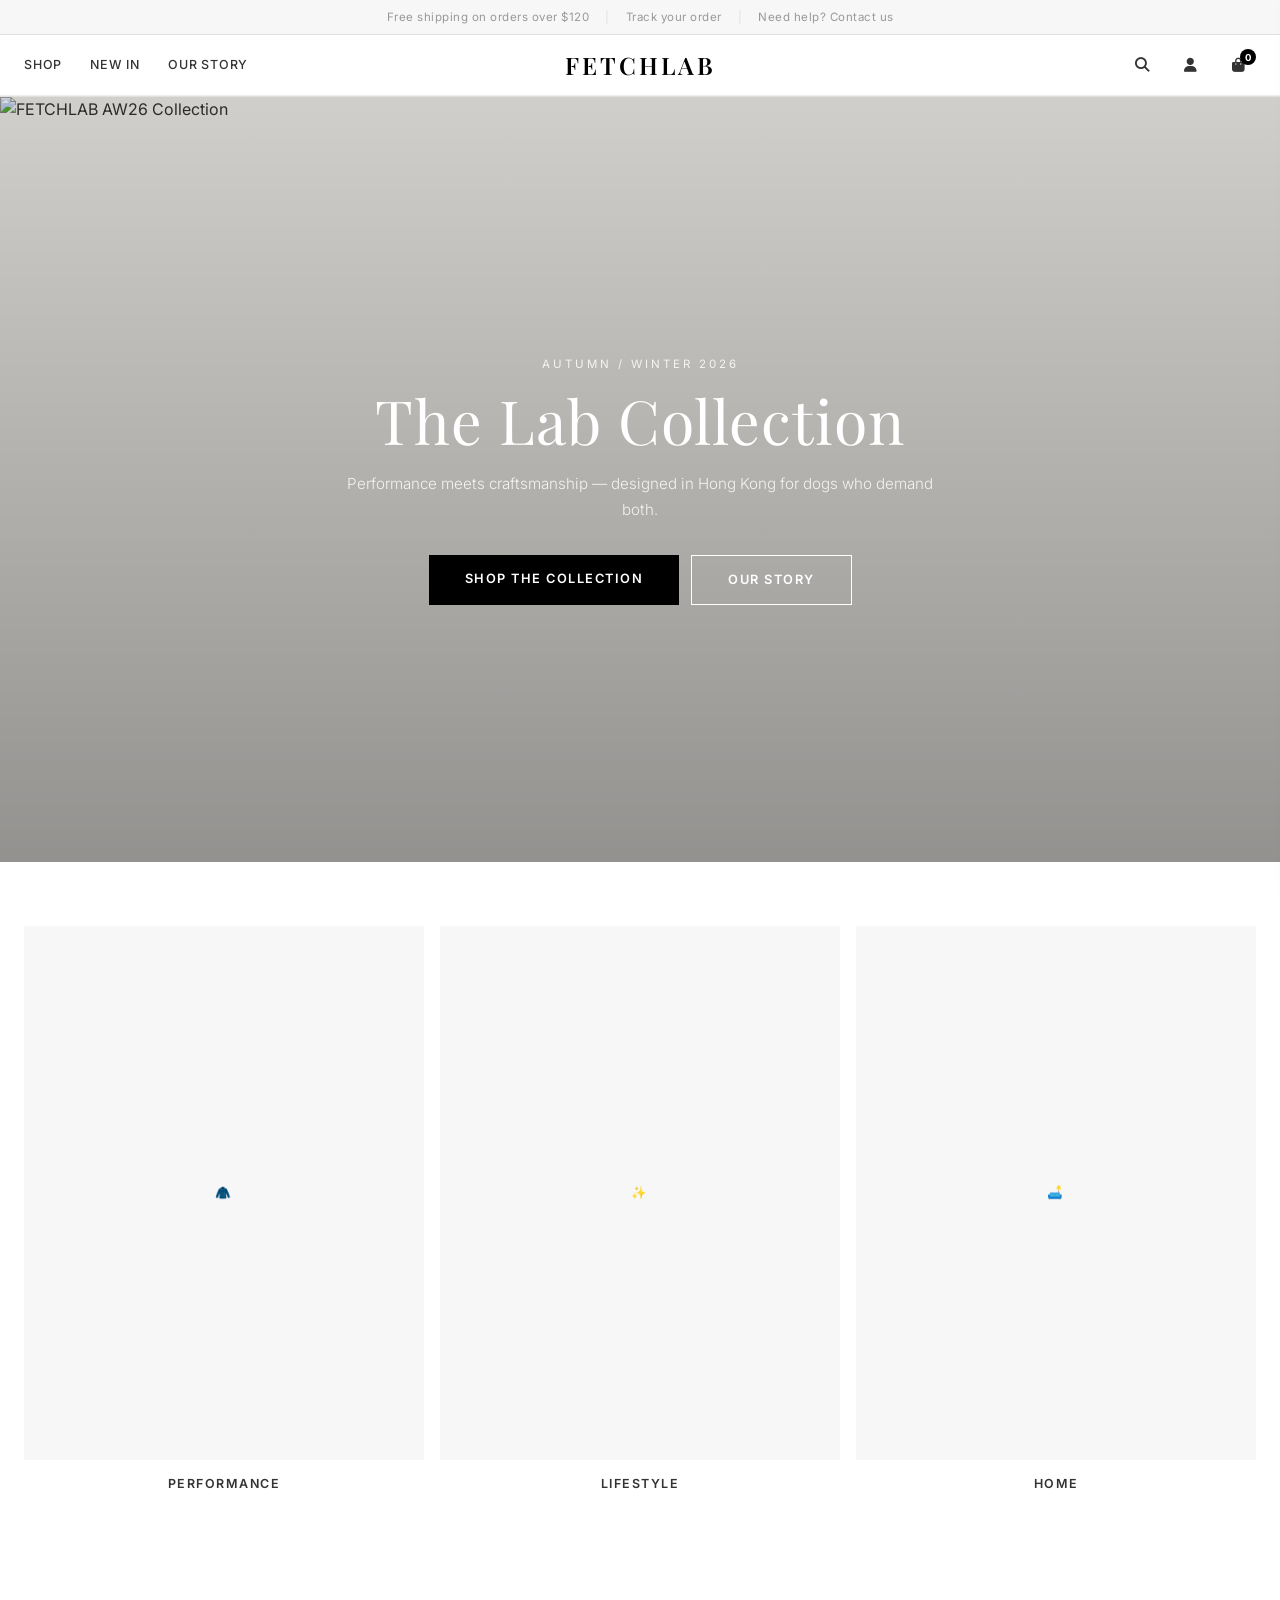
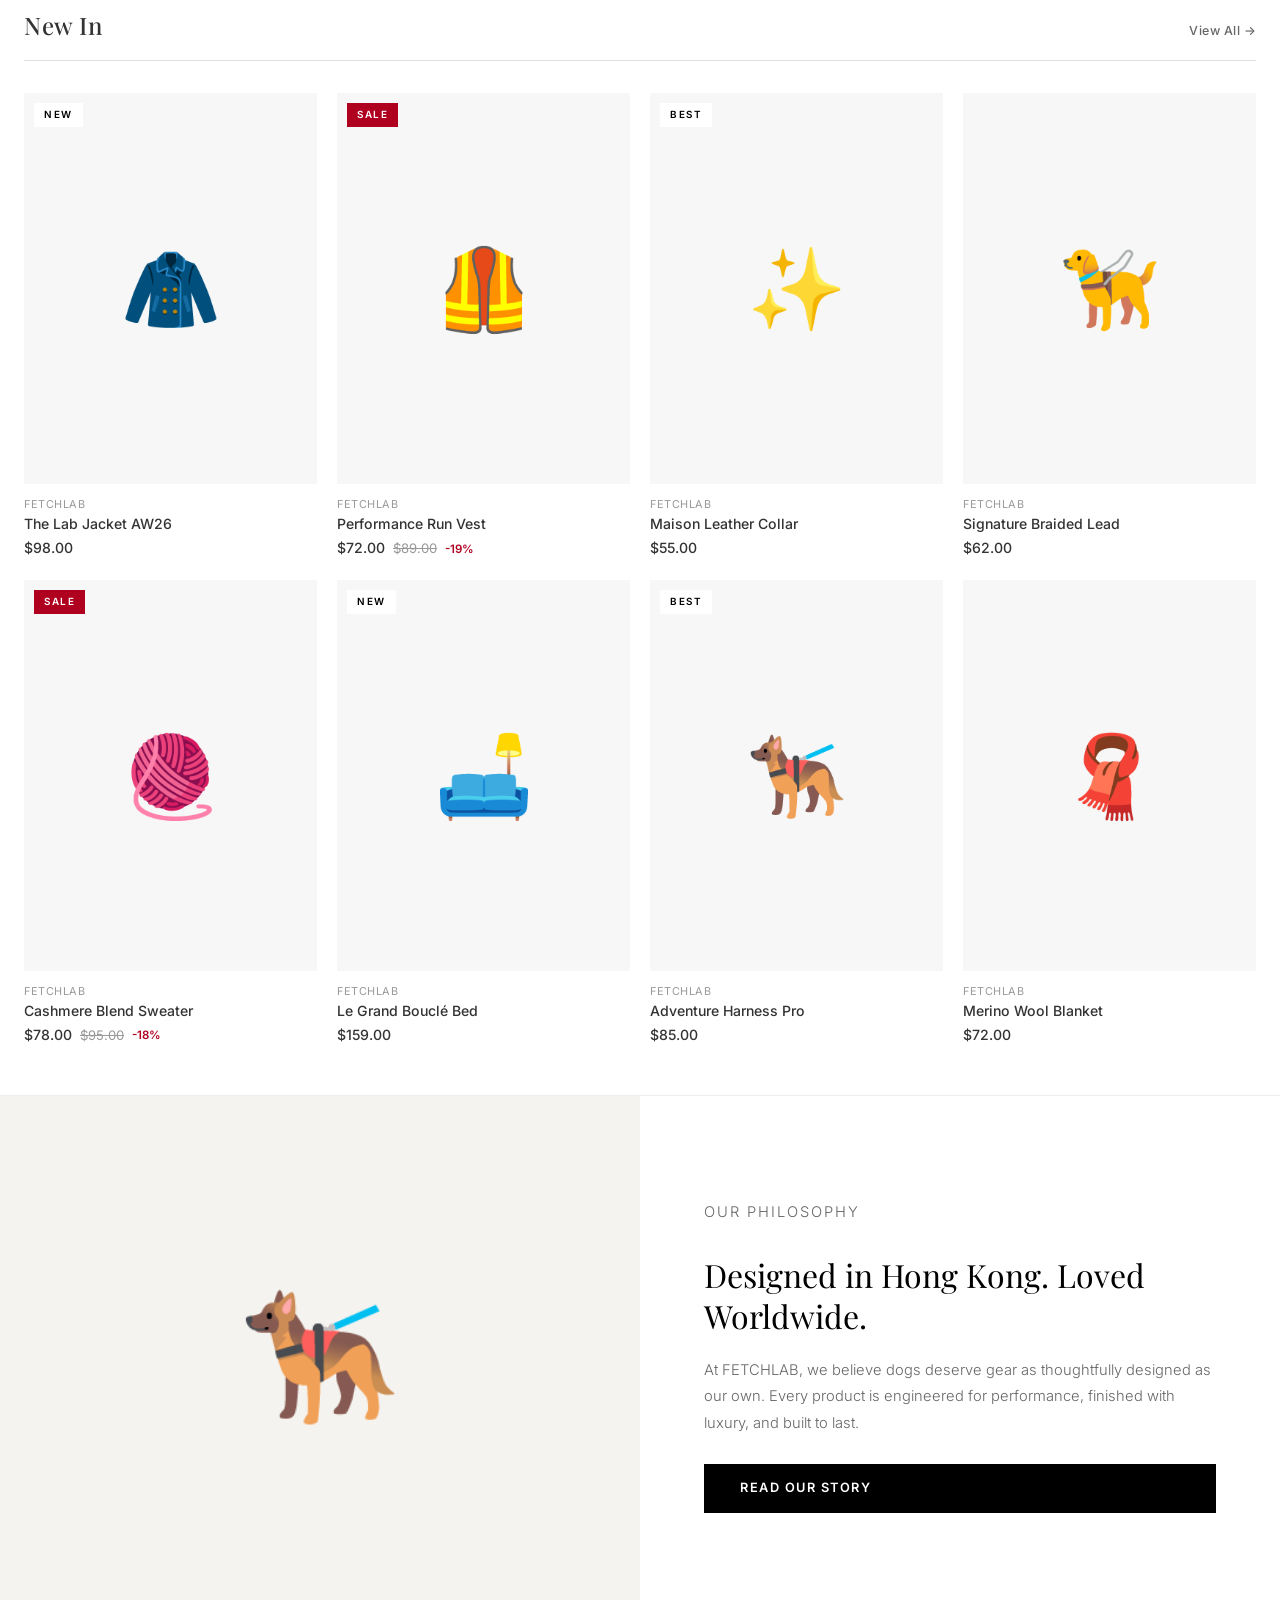
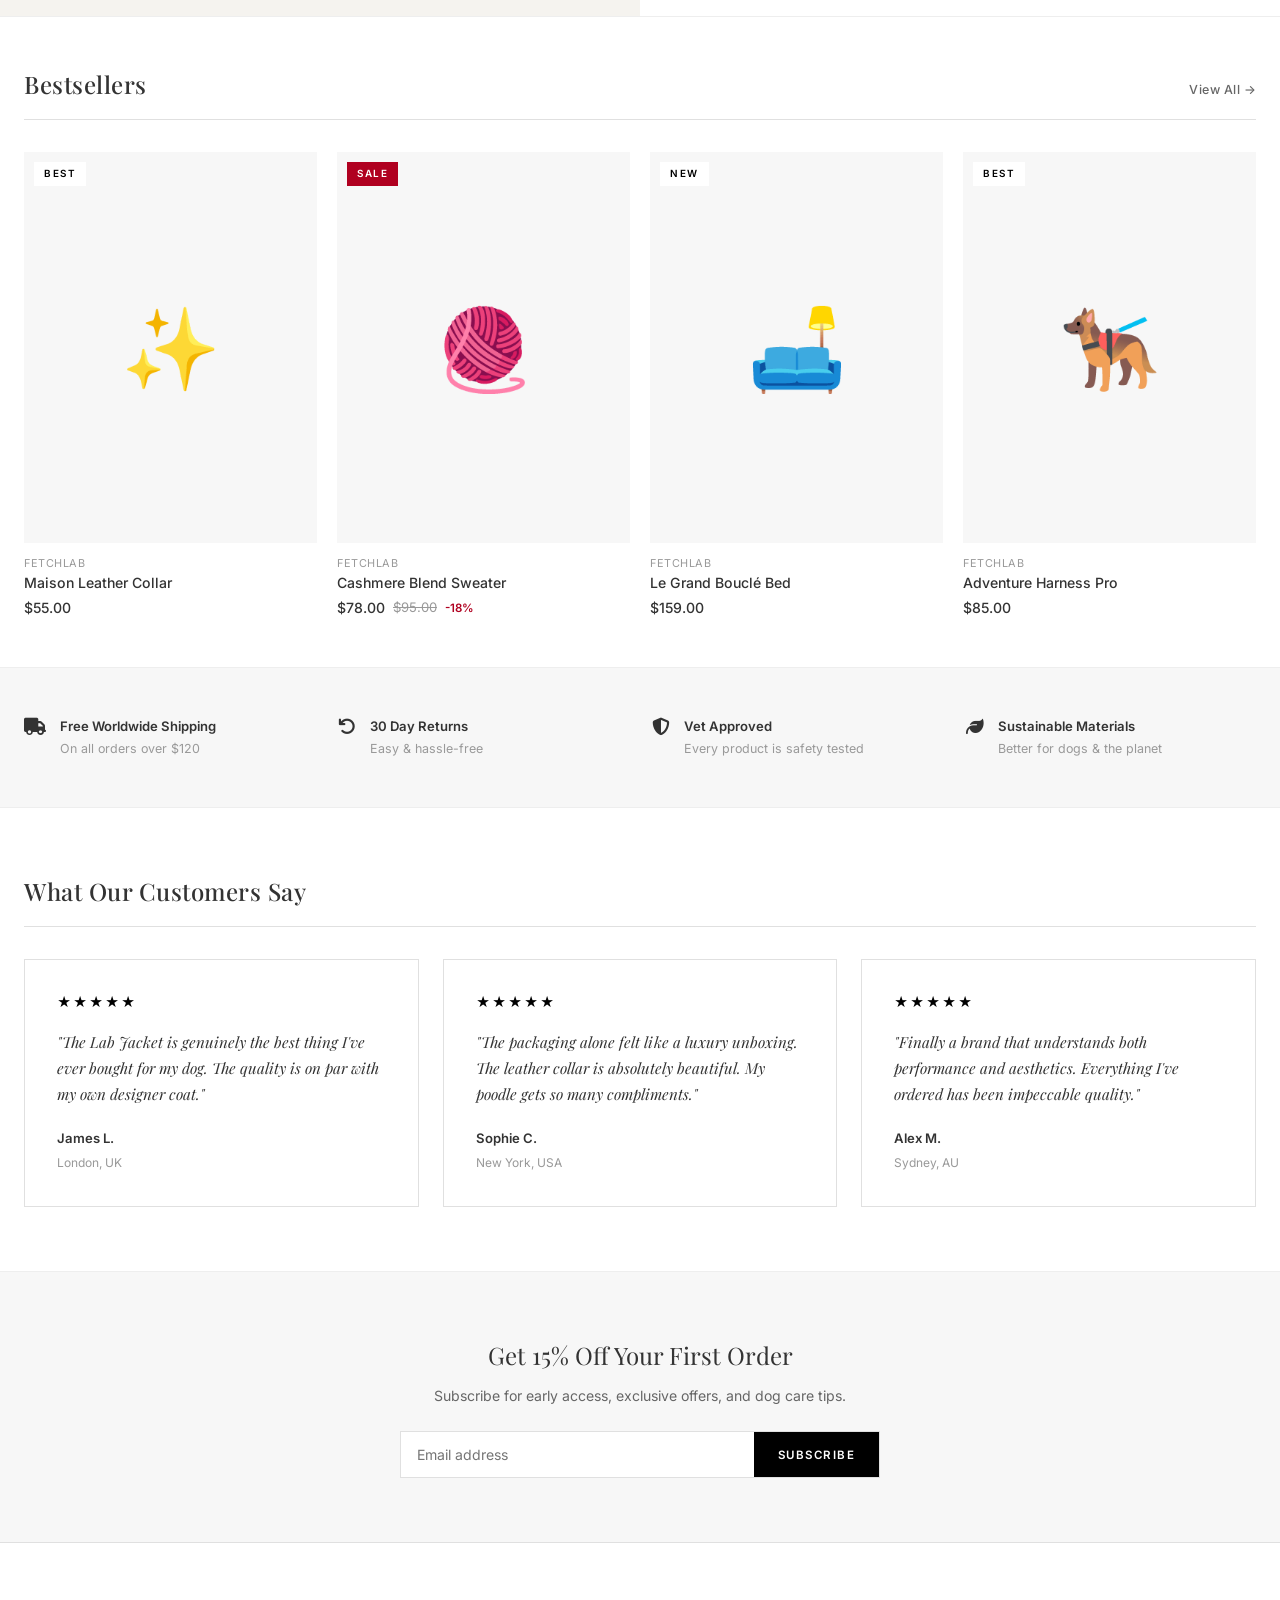
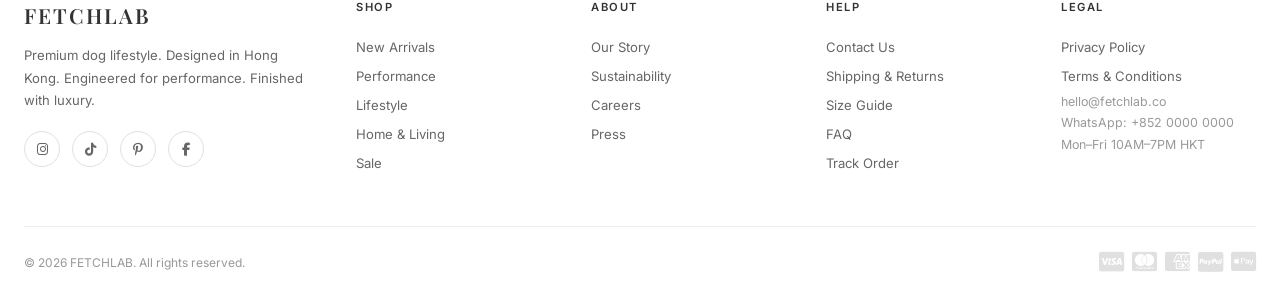
==== index.html @ aaf248c3 "Rename Index.html to index.html" ====
<!DOCTYPE html>
<html lang="en">
<head>
    <meta charset="UTF-8">
    <meta name="viewport" content="width=device-width, initial-scale=1.0">
    <title>FETCHLAB — Performance Dog Lifestyle</title>
    <meta name="description" content="Premium dog apparel and accessories. Designed in Hong Kong. Free worldwide shipping on orders over $120.">
    <link rel="stylesheet" href="css/styles.css">
    <link rel="stylesheet" href="https://cdnjs.cloudflare.com/ajax/libs/font-awesome/6.5.0/css/all.min.css">
</head>
<body>

<!-- ====== TOP BAR ====== -->
<div class="topbar">
    <div class="topbar-inner">
        <a href="pages/shipping.html">Free shipping on orders over $120</a>
        <span class="topbar-sep">|</span>
        <a href="pages/track-order.html">Track your order</a>
        <span class="topbar-sep">|</span>
        <a href="pages/contact.html">Need help? Contact us</a>
    </div>
</div>

<!-- ====== NAV ====== -->
<nav class="nav" id="nav">
    <div class="nav-inner">
        <div class="nav-left">
            <button class="nav-hamburger" id="menuToggle" aria-label="Menu">
                <span></span><span></span>
            </button>
            <div class="nav-links" id="navLinks">
                <div class="nav-dropdown">
                    <a href="pages/collection.html" class="nav-link">Shop</a>
                    <div class="dropdown-panel">
                        <div class="dropdown-grid">
                            <div class="dropdown-col">
                                <h6>Performance</h6>
                                <a href="pages/collection.html">Jackets & Coats</a>
                                <a href="pages/collection.html">Harnesses</a>
                                <a href="pages/collection.html">Run Vests</a>
                                <a href="pages/collection.html">Rain Gear</a>
                            </div>
                            <div class="dropdown-col">
                                <h6>Lifestyle</h6>
                                <a href="pages/collection.html">Collars</a>
                                <a href="pages/collection.html">Leads</a>
                                <a href="pages/collection.html">Bandanas</a>
                                <a href="pages/collection.html">Sweaters</a>
                            </div>
                            <div class="dropdown-col">
                                <h6>Home</h6>
                                <a href="pages/collection.html">Beds</a>
                                <a href="pages/collection.html">Blankets</a>
                                <a href="pages/collection.html">Bowls</a>
                                <a href="pages/collection.html">Carriers</a>
                            </div>
                        </div>
                    </div>
                </div>
                <a href="pages/collection.html" class="nav-link">New In</a>
                <a href="pages/about.html" class="nav-link">Our Story</a>
            </div>
        </div>
        <a href="index.html" class="nav-logo">FETCHLAB</a>
        <div class="nav-right">
            <button class="nav-icon" id="searchToggle" aria-label="Search">
                <i class="fas fa-search"></i>
            </button>
            <a href="pages/contact.html" class="nav-icon" aria-label="Account">
                <i class="fas fa-user"></i>
            </a>
            <button class="nav-icon" id="cartToggle" aria-label="Shopping bag">
                <i class="fas fa-shopping-bag"></i>
                <span class="cart-badge" id="cartBadge">0</span>
            </button>
        </div>
    </div>
    <!-- Search -->
    <div class="search-panel" id="searchPanel">
        <div class="search-inner">
            <input type="text" id="searchInput" placeholder="What are you looking for?" autocomplete="off">
            <button id="searchClose"><i class="fas fa-times"></i></button>
        </div>
    </div>
</nav>

<!-- Mobile Menu -->
<div class="mobile-menu" id="mobileMenu">
    <div class="mm-header">
        <span class="nav-logo">FETCHLAB</span>
        <button id="mmClose"><i class="fas fa-times"></i></button>
    </div>
    <div class="mm-body">
        <a href="pages/collection.html">Shop All</a>
        <a href="pages/collection.html">New In</a>
        <a href="pages/collection.html">Performance</a>
        <a href="pages/collection.html">Lifestyle</a>
        <a href="pages/collection.html">Home</a>
        <a href="pages/about.html">Our Story</a>
        <a href="pages/contact.html">Contact</a>
    </div>
    <div class="mm-footer">
        <a href="pages/shipping.html">Shipping & Returns</a>
        <a href="pages/faq.html">FAQ</a>
        <a href="pages/track-order.html">Track Order</a>
    </div>
</div>

<!-- ====== HERO ====== -->
<section class="hero">
    <div class="hero-img-wrap">
        <img src="images/hero/hero-main.jpg" alt="FETCHLAB AW26 Collection" class="hero-img" id="heroImg">
        <div class="hero-img-fallback" id="heroFallback">
            <span>🐕</span>
            <p>Upload your hero image to<br>images/hero/hero-main.jpg</p>
        </div>
    </div>
    <div class="hero-overlay"></div>
    <div class="hero-content">
        <p class="hero-eyebrow">Autumn / Winter 2026</p>
        <h1 class="hero-title">The Lab Collection</h1>
        <p class="hero-subtitle">Performance meets craftsmanship — designed in Hong Kong for dogs who demand both.</p>
        <div class="hero-actions">
            <a href="#products" class="btn-main">Shop the Collection</a>
            <a href="pages/about.html" class="btn-outline-w">Our Story</a>
        </div>
    </div>
</section>

<!-- ====== CATEGORY STRIP ====== -->
<section class="cat-strip">
    <div class="container">
        <div class="cat-strip-grid">
            <a href="pages/collection.html" class="cat-item">
                <div class="cat-img-wrap">
                    <img src="images/collections/outerwear.jpg" alt="Performance" class="cat-img" onerror="this.parentNode.innerHTML='<span>🧥</span>'">
                </div>
                <span>Performance</span>
            </a>
            <a href="pages/collection.html" class="cat-item">
                <div class="cat-img-wrap">
                    <img src="images/collections/lifestyle.jpg" alt="Lifestyle" class="cat-img" onerror="this.parentNode.innerHTML='<span>✨</span>'">
                </div>
                <span>Lifestyle</span>
            </a>
            <a href="pages/collection.html" class="cat-item">
                <div class="cat-img-wrap">
                    <img src="images/collections/home.jpg" alt="Home" class="cat-img" onerror="this.parentNode.innerHTML='<span>🛋️</span>'">
                </div>
                <span>Home</span>
            </a>
        </div>
    </div>
</section>

<!-- ====== PRODUCTS ====== -->
<section class="products" id="products">
    <div class="container">
        <div class="section-head">
            <h2>New In</h2>
            <a href="pages/collection.html" class="view-all">View All →</a>
        </div>
        <div class="product-grid" id="productGrid"></div>
    </div>
</section>

<!-- ====== EDITORIAL SPLIT ====== -->
<section class="editorial">
    <div class="editorial-row">
        <div class="editorial-img-col">
            <img src="images/brand/story-1.jpg" alt="FETCHLAB Story" class="editorial-photo" onerror="this.parentNode.innerHTML='<div class=ed-fallback>🐕‍🦺</div>'">
        </div>
        <div class="editorial-text-col">
            <p class="editorial-label">Our Philosophy</p>
            <h2>Designed in Hong Kong. Loved Worldwide.</h2>
            <p>At FETCHLAB, we believe dogs deserve gear as thoughtfully designed as our own. Every product is engineered for performance, finished with luxury, and built to last.</p>
            <a href="pages/about.html" class="btn-dark">Read Our Story</a>
        </div>
    </div>
</section>

<!-- ====== SECOND PRODUCT ROW ====== -->
<section class="products" id="products2">
    <div class="container">
        <div class="section-head">
            <h2>Bestsellers</h2>
            <a href="pages/collection.html" class="view-all">View All →</a>
        </div>
        <div class="product-grid" id="bestsellerGrid"></div>
    </div>
</section>

<!-- ====== FEATURES STRIP ====== -->
<section class="features-strip">
    <div class="container">
        <div class="features-grid">
            <div class="feature">
                <i class="fas fa-truck"></i>
                <div>
                    <strong>Free Worldwide Shipping</strong>
                    <p>On all orders over $120</p>
                </div>
            </div>
            <div class="feature">
                <i class="fas fa-undo"></i>
                <div>
                    <strong>30 Day Returns</strong>
                    <p>Easy & hassle-free</p>
                </div>
            </div>
            <div class="feature">
                <i class="fas fa-shield-alt"></i>
                <div>
                    <strong>Vet Approved</strong>
                    <p>Every product is safety tested</p>
                </div>
            </div>
            <div class="feature">
                <i class="fas fa-leaf"></i>
                <div>
                    <strong>Sustainable Materials</strong>
                    <p>Better for dogs & the planet</p>
                </div>
            </div>
        </div>
    </div>
</section>

<!-- ====== REVIEWS ====== -->
<section class="reviews">
    <div class="container">
        <div class="section-head">
            <h2>What Our Customers Say</h2>
        </div>
        <div class="reviews-row">
            <div class="review-card">
                <div class="review-stars">★★★★★</div>
                <p>"The Lab Jacket is genuinely the best thing I've ever bought for my dog. The quality is on par with my own designer coat."</p>
                <div class="review-author">
                    <strong>James L.</strong>
                    <span>London, UK</span>
                </div>
            </div>
            <div class="review-card">
                <div class="review-stars">★★★★★</div>
                <p>"The packaging alone felt like a luxury unboxing. The leather collar is absolutely beautiful. My poodle gets so many compliments."</p>
                <div class="review-author">
                    <strong>Sophie C.</strong>
                    <span>New York, USA</span>
                </div>
            </div>
            <div class="review-card">
                <div class="review-stars">★★★★★</div>
                <p>"Finally a brand that understands both performance and aesthetics. Everything I've ordered has been impeccable quality."</p>
                <div class="review-author">
                    <strong>Alex M.</strong>
                    <span>Sydney, AU</span>
                </div>
            </div>
        </div>
    </div>
</section>

<!-- ====== NEWSLETTER ====== -->
<section class="newsletter">
    <div class="container">
        <div class="nl-inner">
            <h2>Get 15% Off Your First Order</h2>
            <p>Subscribe for early access, exclusive offers, and dog care tips.</p>
            <form class="nl-form" id="nlForm">
                <input type="email" placeholder="Email address" required>
                <button type="submit">Subscribe</button>
            </form>
        </div>
    </div>
</section>

<!-- CORRECT footer links — all go to real pages -->
<footer class="footer">
    <div class="container">
        <div class="footer-grid">

            <div class="footer-col footer-brand-col">
                <h3 class="footer-logo-text">FETCHLAB</h3>
                <p>Premium dog lifestyle. Designed in
                Hong Kong. Engineered for performance.
                Finished with luxury.</p>
                <div class="social-row">
                    <a href="https://instagram.com/fetchlab.co"
                       target="_blank"
                       rel="noopener noreferrer"
                       aria-label="Instagram">
                        <i class="fab fa-instagram"></i>
                    </a>
                    <a href="https://tiktok.com/@fetchlab.co"
                       target="_blank"
                       rel="noopener noreferrer"
                       aria-label="TikTok">
                        <i class="fab fa-tiktok"></i>
                    </a>
                    <a href="https://pinterest.com/fetchlab.co"
                       target="_blank"
                       rel="noopener noreferrer"
                       aria-label="Pinterest">
                        <i class="fab fa-pinterest-p"></i>
                    </a>
                    <a href="https://facebook.com/fetchlab.co"
                       target="_blank"
                       rel="noopener noreferrer"
                       aria-label="Facebook">
                        <i class="fab fa-facebook-f"></i>
                    </a>
                </div>
            </div>

            <div class="footer-col">
                <h4>Shop</h4>
                <a href="pages/collection.html">
                    New Arrivals
                </a>
                <a href="pages/collection.html">
                    Performance
                </a>
                <a href="pages/collection.html">
                    Lifestyle
                </a>
                <a href="pages/collection.html">
                    Home & Living
                </a>
                <a href="pages/collection.html">
                    Sale
                </a>
            </div>

            <div class="footer-col">
                <h4>About</h4>
                <a href="pages/about.html">Our Story</a>
                <a href="pages/about.html">Sustainability</a>
                <a href="pages/contact.html">Careers</a>
                <a href="pages/contact.html">Press</a>
            </div>

            <div class="footer-col">
                <h4>Help</h4>
                <a href="pages/contact.html">Contact Us</a>
                <a href="pages/shipping.html">
                    Shipping & Returns
                </a>
                <a href="pages/size-guide.html">
                    Size Guide
                </a>
                <a href="pages/faq.html">FAQ</a>
                <a href="pages/track-order.html">
                    Track Order
                </a>
            </div>

            <div class="footer-col">
                <h4>Legal</h4>
                <a href="pages/privacy.html">
                    Privacy Policy
                </a>
                <a href="pages/terms.html">
                    Terms & Conditions
                </a>
                <p class="footer-contact-info">
                    hello@fetchlab.co<br>
                    WhatsApp: +852 0000 0000<br>
                    Mon–Fri 10AM–7PM HKT
                </p>
            </div>

        </div>

        <div class="footer-bottom">
            <span>© 2026 FETCHLAB. All rights reserved.</span>
            <div class="pay-icons">
                <i class="fab fa-cc-visa"></i>
                <i class="fab fa-cc-mastercard"></i>
                <i class="fab fa-cc-amex"></i>
                <i class="fab fa-cc-paypal"></i>
                <i class="fab fa-cc-apple-pay"></i>
            </div>
        </div>

    </div>
</footer>

<!-- CART DRAWER -->
<div class="drawer" id="cartDrawer">
    <div class="drawer-head">
        <h3>Shopping Bag</h3>
        <button id="drawerClose"><i class="fas fa-times"></i></button>
    </div>
    <div class="drawer-body" id="drawerBody"></div>
    <div class="drawer-foot">
        <div class="drawer-total"><span>Subtotal</span><span id="drawerTotal">$0.00</span></div>
        <a href="pages/checkout.html" class="btn-main drawer-checkout-btn">Checkout</a>
        <a href="pages/cart.html" class="drawer-viewbag">View bag →</a>
    </div>
</div>
<div class="overlay" id="overlay"></div>

<div id="toasts" class="toasts"></div>
<script src="js/app.js"></script>
</body>
</html>
---- css/styles.css ----
/* =================================================
   FETCHLAB — Lane Crawford / NET-A-PORTER Style
   Clean · Minimal · Luxurious · White-dominant
   ================================================= */

@import url('https://fonts.googleapis.com/css2?family=Inter:wght@300;400;500;600;700&family=Playfair+Display:ital,wght@0,400;0,500;0,600;1,400&display=swap');

:root {
    --font: 'Inter', -apple-system, BlinkMacSystemFont, sans-serif;
    --serif: 'Playfair Display', Georgia, serif;
    --black: #000000;
    --near-black: #111;
    --dark: #222;
    --text: #333;
    --text-light: #666;
    --text-muted: #999;
    --border: #e0e0e0;
    --border-light: #eee;
    --bg: #f7f7f7;
    --bg-warm: #f5f3ef;
    --white: #fff;
    --accent: #222;
    --error: #b00020;
    --success: #2e7d32;
    --ease: cubic-bezier(.25,.8,.25,1);
}

*, *::before, *::after { margin:0;padding:0;box-sizing:border-box; }
html { scroll-behavior:smooth; font-size:16px; }
body {
    font-family: var(--font);
    color: var(--text);
    background: var(--white);
    line-height: 1.6;
    -webkit-font-smoothing: antialiased;
}
a { text-decoration:none; color:inherit; transition: all .3s var(--ease); }
button { font-family:var(--font); cursor:pointer; border:none; background:none; }
img { max-width:100%; display:block; }
::selection { background:var(--black); color:var(--white); }
.container { max-width:1280px; margin:0 auto; padding:0 24px; }

/* ===== BUTTONS ===== */
.btn-main {
    display:inline-block;
    padding: 14px 36px;
    background: var(--black);
    color: var(--white);
    font-size: .8rem;
    font-weight: 600;
    letter-spacing: 1.5px;
    text-transform: uppercase;
    transition: all .3s var(--ease);
}
.btn-main:hover { background: var(--dark); }

.btn-dark {
    display:inline-block;
    padding: 14px 36px;
    background: var(--black);
    color: var(--white);
    font-size: .8rem;
    font-weight: 600;
    letter-spacing: 1.5px;
    text-transform: uppercase;
    transition: all .3s var(--ease);
}
.btn-dark:hover { background: var(--dark); }

.btn-outline-w {
    display:inline-block;
    padding: 14px 36px;
    border: 1px solid var(--white);
    color: var(--white);
    font-size: .8rem;
    font-weight: 600;
    letter-spacing: 1.5px;
    text-transform: uppercase;
    transition: all .3s var(--ease);
}
.btn-outline-w:hover { background:var(--white); color:var(--black); }

.btn-outline {
    display:inline-block;
    padding: 14px 36px;
    border: 1px solid var(--black);
    color: var(--black);
    font-size: .8rem;
    font-weight: 600;
    letter-spacing: 1.5px;
    text-transform: uppercase;
    transition: all .3s var(--ease);
}
.btn-outline:hover { background:var(--black); color:var(--white); }

/* ===== TOPBAR ===== */
.topbar {
    background: var(--bg);
    border-bottom: 1px solid var(--border);
    padding: 8px 0;
    font-size: .72rem;
    color: var(--text-muted);
    letter-spacing: .5px;
}
.topbar-inner {
    max-width:1280px;
    margin:0 auto;
    padding:0 24px;
    display:flex;
    justify-content:center;
    gap:16px;
    flex-wrap:wrap;
}
.topbar a { color:var(--text-muted); }
.topbar a:hover { color:var(--black); }
.topbar-sep { color:var(--border); }

/* ===== NAV ===== */
.nav {
    position:sticky;
    top:0;
    z-index:900;
    background:var(--white);
    border-bottom:1px solid var(--border);
    transition: all .3s var(--ease);
}
.nav.scrolled { box-shadow:0 1px 8px rgba(0,0,0,.06); }
.nav-inner {
    max-width:1280px;
    margin:0 auto;
    padding:0 24px;
    height:60px;
    display:flex;
    align-items:center;
    justify-content:space-between;
}
.nav-left {
    display: flex;
    align-items: center;
    gap: 4px;
    flex: 1;
    height: 100%;
}
.nav-left { display:flex; align-items:center; gap:4px; flex:1; }
.nav-hamburger {
    display:none;
    flex-direction:column;
    gap:5px;
    padding:8px;
    margin-right:8px;
}
.nav-hamburger span {
    width:18px;
    height:1.5px;
    background:var(--black);
    display:block;
}
.nav-links { display:flex; gap:28px; align-items: center; }
.nav-link {
    font-size:.78rem;
    font-weight:500;
    letter-spacing:.8px;
    text-transform:uppercase;
    color:var(--text);
    padding:8px 0;
    line-height: 1;
    display: flex;
    align-items: center;
    height: 100%;
}
.nav-link:hover { color:var(--black); }
.nav-logo {
    font-family:var(--serif);
    font-size:1.5rem;
    font-weight:600;
    letter-spacing:3px;
    color:var(--black);
    position:absolute;
    left:50%;
    transform:translateX(-50%);
}
.nav-right { display:flex; align-items:center; gap:12px; flex:1; justify-content:flex-end; }
.nav-icon {
    width:36px; height:36px;
    display:flex; align-items:center; justify-content:center;
    color:var(--text); font-size:.9rem;
    position:relative; border-radius:50%;
    transition: all .3s var(--ease);
}
.nav-icon:hover { color:var(--black); background:var(--bg); }
.cart-badge {
    position:absolute; top:2px; right:0;
    width:16px; height:16px;
    background:var(--black); color:var(--white);
    font-size:.6rem; font-weight:700;
    border-radius:50%;
    display:flex; align-items:center; justify-content:center;
}

/* NAV DROPDOWN */
.nav-dropdown { position:relative; display: flex;
    align-items: center;
    height: 100%;}
.dropdown-panel {
    position:absolute;
    top:calc(100% + 10px);
    left:0;
    background:var(--white);
    border:1px solid var(--border);
    padding:32px 40px;
    min-width:520px;
    opacity:0;
    visibility:hidden;
    transform:translateY(6px);
    transition:all .3s var(--ease);
    box-shadow:0 8px 32px rgba(0,0,0,.08);
    z-index:100;
}
.nav-dropdown:hover .dropdown-panel {
    opacity:1; visibility:visible; transform:translateY(0);
}
.dropdown-grid { display:grid; grid-template-columns:1fr 1fr 1fr; gap:28px; }
.dropdown-col h6 {
    font-size:.68rem; font-weight:600;
    letter-spacing:1.5px; text-transform:uppercase;
    color:var(--text-muted); margin-bottom:14px;
}
.dropdown-col a {
    display:block; font-size:.85rem;
    color:var(--text-light); padding:5px 0;
}
.dropdown-col a:hover { color:var(--black); }

/* SEARCH */
.search-panel {
    background:var(--white);
    border-top:1px solid var(--border-light);
    max-height:0; overflow:hidden;
    transition:max-height .4s var(--ease);
}
.search-panel.open { max-height:80px; }
.search-inner {
    max-width:600px; margin:0 auto;
    padding:16px 24px;
    display:flex; align-items:center; gap:12px;
}
.search-inner input {
    flex:1; border:none; outline:none;
    font-family:var(--font); font-size:1rem; color:var(--text);
    border-bottom:1px solid var(--border);
    padding:8px 0;
}
.search-inner input::placeholder { color:var(--text-muted); }
.search-inner button { color:var(--text-muted); font-size:1rem; }
.search-inner button:hover { color:var(--black); }

/* MOBILE MENU */
.mobile-menu {
    position:fixed; inset:0;
    background:var(--white);
    z-index:1100;
    transform:translateX(-100%);
    transition:transform .4s var(--ease);
    display:flex; flex-direction:column;
}
.mobile-menu.open { transform:translateX(0); }
.mm-header {
    display:flex; justify-content:space-between;
    align-items:center; padding:20px 24px;
    border-bottom:1px solid var(--border-light);
}
.mm-header button { font-size:1.2rem; color:var(--text); }
.mm-body {
    flex:1; overflow-y:auto; padding:16px 24px;
    display:flex; flex-direction:column;
}
.mm-body a {
    font-size:1rem; font-weight:500;
    padding:14px 0;
    border-bottom:1px solid var(--border-light);
    color:var(--text);
}
.mm-body a:hover { color:var(--black); }
.mm-footer {
    padding:16px 24px;
    border-top:1px solid var(--border-light);
    display:flex; flex-direction:column; gap:8px;
}
.mm-footer a { font-size:.82rem; color:var(--text-muted); }

/* ===== HERO ===== */
.hero {
    position:relative;
    height:85vh;
    min-height:500px;
    max-height:900px;
    overflow:hidden;
    display:flex;
    align-items:center;
    justify-content:center;
    background:var(--bg-warm);
}
.hero-img-wrap {
    position:absolute; inset:0;
}
.hero-img {
    width:100%; height:100%;
    object-fit:cover;
    object-position:center;
}
.hero-img-fallback {
    display:none;
    position:absolute; inset:0;
    background:var(--bg-warm);
    flex-direction:column;
    align-items:center;
    justify-content:center;
    gap:12px;
}
.hero-img-fallback span { font-size:6rem; }
.hero-img-fallback p {
    font-size:.85rem; color:var(--text-muted);
    text-align:center; line-height:1.6;
}
.hero-overlay {
    position:absolute; inset:0;
    background:linear-gradient(
        to bottom,
        rgba(0,0,0,.15) 0%,
        rgba(0,0,0,.4) 100%
    );
}
.hero-content {
    position:relative; z-index:2;
    text-align:center;
    color:var(--white);
    max-width:640px;
    padding:0 24px;
}
.hero-eyebrow {
    font-size:.72rem;
    letter-spacing:3px;
    text-transform:uppercase;
    opacity:.85;
    margin-bottom:12px;
}
.hero-title {
    font-family:var(--serif);
    font-size:clamp(2rem,5.5vw,3.8rem);
    font-weight:400;
    line-height:1.15;
    margin-bottom:16px;
    letter-spacing:1px;
}
.hero-subtitle {
    font-size:.95rem;
    font-weight:300;
    opacity:.85;
    line-height:1.7;
    margin-bottom:32px;
}
.hero-actions { display:flex; gap:12px; justify-content:center; flex-wrap:wrap; }

/* ===== CATEGORY STRIP ===== */
.cat-strip { padding:64px 0; }
.cat-strip-grid {
    display:grid;
    grid-template-columns:repeat(3,1fr);
    gap:16px;
}
.cat-item {
    text-align:center;
    display:flex;
    flex-direction:column;
    align-items:center;
    gap:14px;
}
.cat-img-wrap {
    width:100%;
    aspect-ratio:3/4;
    overflow:hidden;
    background:var(--bg);
    display:flex;
    align-items:center;
    justify-content:center;
}
.cat-img-wrap span { font-size:4rem; }
.cat-img {
    width:100%; height:100%;
    object-fit:cover;
    transition:transform .6s var(--ease);
}
.cat-item:hover .cat-img { transform:scale(1.04); }
.cat-item span:last-child {
    font-size:.78rem;
    font-weight:600;
    letter-spacing:1.5px;
    text-transform:uppercase;
    color:var(--text);
}

/* ===== SECTION HEAD ===== */
.section-head {
    display:flex;
    justify-content:space-between;
    align-items:baseline;
    margin-bottom:32px;
    padding-bottom:16px;
    border-bottom:1px solid var(--border);
}
.section-head h2 {
    font-family:var(--serif);
    font-size:1.5rem;
    font-weight:500;
    letter-spacing:.5px;
}
.view-all {
    font-size:.78rem;
    font-weight:500;
    letter-spacing:.5px;
    color:var(--text-light);
}
.view-all:hover { color:var(--black); }

/* ===== PRODUCTS ===== */
.products { padding:48px 0; }
.product-grid {
    display:grid;
    grid-template-columns:repeat(4,1fr);
    gap:20px;
}
.pcard { position:relative; }
.pcard-img {
    position:relative;
    aspect-ratio:3/4;
    overflow:hidden;
    background:var(--bg);
    margin-bottom:12px;
}
.pcard-photo {
    width:100%; height:100%;
    object-fit:cover;
    object-position:top center;
    transition:transform .6s var(--ease);
}
.pcard:hover .pcard-photo { transform:scale(1.04); }
.pcard-emoji {
    font-size:5rem;
    display:flex;
    align-items:center;
    justify-content:center;
    width:100%; height:100%;
}
.pcard-tag {
    position:absolute;
    top:10px; left:10px;
    font-size:.62rem;
    font-weight:600;
    letter-spacing:1.5px;
    text-transform:uppercase;
    padding:4px 10px;
    background:var(--white);
    color:var(--black);
}
.pcard-tag.sale { background:var(--error); color:var(--white); }
.pcard-hover {
    position:absolute;
    bottom:0; left:0; right:0;
    padding:10px;
    opacity:0;
    transform:translateY(6px);
    transition:all .3s var(--ease);
}
.pcard:hover .pcard-hover {
    opacity:1; transform:translateY(0);
}
.pcard-atc {
    width:100%;
    padding:12px;
    background:var(--white);
    color:var(--black);
    font-size:.7rem;
    font-weight:600;
    letter-spacing:1.5px;
    text-transform:uppercase;
    text-align:center;
    cursor:pointer;
    border:1px solid var(--border);
    transition:all .3s var(--ease);
}
.pcard-atc:hover { background:var(--black); color:var(--white); border-color:var(--black); }
.pcard-info {}
.pcard-brand {
    font-size:.68rem;
    color:var(--text-muted);
    letter-spacing:.5px;
    text-transform:uppercase;
    margin-bottom:2px;
}
.pcard-name {
    font-size:.88rem;
    font-weight:500;
    color:var(--text);
    margin-bottom:4px;
    line-height:1.3;
}
.pcard-price {
    display:flex; gap:8px; align-items:center;
}
.pcard-now { font-size:.88rem; font-weight:500; }
.pcard-was {
    font-size:.82rem;
    color:var(--text-muted);
    text-decoration:line-through;
}

/* ===== EDITORIAL ===== */
.editorial {
    padding:0;
    border-top:1px solid var(--border-light);
    border-bottom:1px solid var(--border-light);
}
.editorial-row {
    display:grid;
    grid-template-columns:1fr 1fr;
    min-height:520px;
}
.editorial-img-col {
    overflow:hidden;
    background:var(--bg-warm);
    display:flex;
    align-items:center;
    justify-content:center;
}
.editorial-photo {
    width:100%; height:100%;
    object-fit:cover;
}
.ed-fallback { font-size:8rem; }
.editorial-text-col {
    display:flex;
    flex-direction:column;
    justify-content:center;
    padding:64px clamp(32px,5vw,80px);
}
.editorial-label {
    font-size:.68rem;
    letter-spacing:2px;
    text-transform:uppercase;
    color:var(--text-muted);
    margin-bottom:12px;
}
.editorial-text-col h2 {
    font-family:var(--serif);
    font-size:clamp(1.4rem,3vw,2rem);
    font-weight:400;
    line-height:1.3;
    margin-bottom:20px;
    color:var(--black);
}
.editorial-text-col p {
    font-size:.92rem;
    color:var(--text-light);
    line-height:1.8;
    margin-bottom:28px;
    font-weight:300;
}

/* ===== FEATURES ===== */
.features-strip {
    padding:48px 0;
    border-top:1px solid var(--border-light);
    border-bottom:1px solid var(--border-light);
    background:var(--bg);
}
.features-grid {
    display:grid;
    grid-template-columns:repeat(4,1fr);
    gap:24px;
}
.feature {
    display:flex;
    gap:14px;
    align-items:flex-start;
}
.feature i {
    font-size:1.1rem;
    color:var(--text);
    margin-top:2px;
}
.feature strong {
    display:block;
    font-size:.82rem;
    font-weight:600;
    margin-bottom:2px;
}
.feature p {
    font-size:.78rem;
    color:var(--text-muted);
}

/* ===== REVIEWS ===== */
.reviews { padding:64px 0; }
.reviews-row {
    display:grid;
    grid-template-columns:repeat(3,1fr);
    gap:24px;
}
.review-card {
    border:1px solid var(--border);
    padding:32px;
    transition:all .3s var(--ease);
}
.review-card:hover {
    border-color:var(--black);
}
.review-stars {
    color:var(--black);
    font-size:.85rem;
    letter-spacing:2px;
    margin-bottom:16px;
}
.review-card p {
    font-family:var(--serif);
    font-style:italic;
    font-size:.95rem;
    line-height:1.7;
    color:var(--text);
    margin-bottom:20px;
}
.review-author strong {
    display:block;
    font-size:.82rem;
    font-weight:600;
}
.review-author span {
    font-size:.75rem;
    color:var(--text-muted);
}

/* ===== NEWSLETTER ===== */
.newsletter {
    padding:64px 0;
    background:var(--bg);
    border-top:1px solid var(--border-light);
}
.nl-inner { text-align:center; max-width:480px; margin:0 auto; }
.nl-inner h2 {
    font-family:var(--serif);
    font-size:1.5rem;
    font-weight:400;
    margin-bottom:10px;
}
.nl-inner p {
    font-size:.88rem;
    color:var(--text-light);
    margin-bottom:24px;
}
.nl-form {
    display:flex;
    border:1px solid var(--border);
    overflow:hidden;
}
.nl-form input {
    flex:1; padding:14px 16px;
    border:none; outline:none;
    font-family:var(--font); font-size:.88rem;
}
.nl-form button {
    padding:14px 24px;
    background:var(--black);
    color:var(--white);
    font-size:.72rem;
    font-weight:600;
    letter-spacing:1.5px;
    text-transform:uppercase;
    transition:all .3s var(--ease);
}
.nl-form button:hover { background:var(--dark); }

/* ===== FOOTER ===== */
.footer {
    border-top:1px solid var(--border);
    padding:56px 0 32px;
}
.footer-grid {
    display:grid;
    grid-template-columns:1.5fr 1fr 1fr 1fr 1fr;
    gap:40px;
    margin-bottom:48px;
}
.footer-logo-text {
    font-family:var(--serif);
    font-size:1.3rem;
    font-weight:600;
    letter-spacing:2px;
    margin-bottom:12px;
}
.footer-brand-col p {
    font-size:.82rem;
    color:var(--text-light);
    line-height:1.7;
    margin-bottom:20px;
}
.social-row {
    display: flex;
    gap: 12px;
    align-items: center;
}

.social-row a {
    width: 36px;
    height: 36px;
    min-width: 36px;
    min-height: 36px;
    border: 1px solid var(--border);
    border-radius: 50%;
    display: flex;
    align-items: center;
    justify-content: center;
    font-size: .85rem;
    color: var(--text-light);
    transition: all .3s var(--ease);
    text-decoration: none;
    line-height: 1;
    padding: 0;
    margin: 0;
    box-sizing: border-box;
    position: relative;
}

.social-row a i {
    display: flex;
    align-items: center;
    justify-content: center;
    width: 100%;
    height: 100%;
    position: absolute;
    top: 0;
    left: 0;
    right: 0;
    bottom: 0;
    margin: 0;
    padding: 0;
    line-height: 1;
}

.social-row a:hover {
    border-color: var(--black);
    color: var(--black);
    transform: translateY(-2px);
}
.social-row a:hover { border-color:var(--black); color:var(--black); }
.footer-col h4 {
    font-size:.7rem;
    font-weight:600;
    letter-spacing:1.5px;
    text-transform:uppercase;
    color:var(--text);
    margin-bottom:16px;
}
.footer-col a {
    display:block;
    font-size:.82rem;
    color:var(--text-light);
    padding:4px 0;
}
.footer-col a:hover { color:var(--black); }
.footer-contact-info {
    font-size:.78rem;
    color:var(--text-muted);
    line-height:1.7;
}
.footer-bottom {
    display:flex;
    justify-content:space-between;
    align-items:center;
    padding-top:24px;
    border-top:1px solid var(--border-light);
    flex-wrap:wrap;
    gap:12px;
}
.footer-bottom span { font-size:.75rem; color:var(--text-muted); }
.pay-icons { display:flex; gap:8px; font-size:1.4rem; color:var(--border); }

/* ===== CART DRAWER ===== */
.drawer {
    position:fixed; top:0; right:-440px;
    width:420px; height:100vh;
    background:var(--white);
    z-index:1100;
    box-shadow:-4px 0 24px rgba(0,0,0,.08);
    transition:right .4s var(--ease);
    display:flex; flex-direction:column;
}
.drawer.open { right:0; }
.drawer-head {
    display:flex; justify-content:space-between;
    align-items:center; padding:20px 24px;
    border-bottom:1px solid var(--border-light);
}
.drawer-head h3 { font-size:1rem; font-weight:600; }
.drawer-head button { font-size:1rem; color:var(--text-muted); }
.drawer-head button:hover { color:var(--black); }
.drawer-body { flex:1; overflow-y:auto; padding:16px 24px; }
.d-item {
    display:flex; gap:16px; padding:16px 0;
    border-bottom:1px solid var(--border-light);
}
.d-item-img {
    width:72px; height:90px;
    background:var(--bg); overflow:hidden;
    display:flex; align-items:center; justify-content:center;
    flex-shrink:0;
}
.d-item-img img {
    width:100%; height:100%; object-fit:cover;
}
.d-item-img span { font-size:2rem; }
.d-item-info { flex:1; }
.d-item-name { font-size:.85rem; font-weight:500; margin-bottom:3px; }
.d-item-price { font-size:.82rem; color:var(--text-light); margin-bottom:10px; }
.d-qty {
    display:flex; align-items:center; gap:10px;
}
.d-qty button {
    width:26px; height:26px;
    border:1px solid var(--border);
    display:flex; align-items:center; justify-content:center;
    font-size:.82rem; color:var(--text);
    transition:all .3s var(--ease);
}
.d-qty button:hover { border-color:var(--black); }
.d-qty span { font-size:.82rem; font-weight:600; min-width:18px; text-align:center; }
.d-item-rm {
    font-size:.72rem; color:var(--text-muted);
    text-decoration:underline; margin-top:6px;
    cursor:pointer; display:inline-block;
    transition:all .3s var(--ease);
}
.d-item-rm:hover { color:var(--error); }
.drawer-foot {
    padding:20px 24px;
    border-top:1px solid var(--border-light);
}
.drawer-total {
    display:flex; justify-content:space-between;
    font-size:.9rem; font-weight:600; margin-bottom:6px;
}
.drawer-checkout-btn {
    width:100%; text-align:center;
    display:block; margin:12px 0 8px;
}
.drawer-viewbag {
    display:block; text-align:center;
    font-size:.78rem; color:var(--text-muted);
}
.drawer-viewbag:hover { color:var(--black); }
.drawer-empty {
    text-align:center; padding:60px 20px; color:var(--text-muted);
}
.drawer-empty p { font-size:.88rem; margin-bottom:20px; }

/* OVERLAY */
.overlay {
    position:fixed; inset:0;
    background:rgba(0,0,0,.35);
    z-index:1000;
    opacity:0; visibility:hidden;
    transition:all .3s var(--ease);
}
.overlay.show { opacity:1; visibility:visible; }

/* TOAST */
.toasts {
    position:fixed; bottom:24px; right:24px;
    z-index:9999;
    display:flex; flex-direction:column; gap:8px;
}
.toast {
    background:var(--black); color:var(--white);
    padding:14px 20px;
    font-size:.82rem;
    animation:slideUp .4s var(--ease);
    box-shadow:0 4px 16px rgba(0,0,0,.12);
}
@keyframes slideUp {
    from { opacity:0; transform:translateY(8px); }
    to { opacity:1; transform:translateY(0); }
}

/* ===== PAGE TEMPLATE ===== */
.page-title-bar {
    padding:48px 0 40px;
    border-bottom:1px solid var(--border);
}
.page-title-bar h1 {
    font-family:var(--serif);
    font-size:1.8rem;
    font-weight:400;
    text-align:center;
}
.page-body { padding:48px 0 80px; }
.page-content {
    max-width:720px;
    margin:0 auto;
}
.page-content h2 {
    font-family:var(--serif);
    font-size:1.2rem;
    font-weight:500;
    margin:32px 0 12px;
}
.page-content p, .page-content li {
    font-size:.9rem;
    color:var(--text-light);
    line-height:1.8;
    margin-bottom:12px;
}
.page-content ul { padding-left:20px; list-style:disc; }

/* ===== FORMS (checkout etc) ===== */
.form-box {
    border:1px solid var(--border);
    padding:28px;
    margin-bottom:20px;
}
.form-box h3 {
    font-size:.85rem;
    font-weight:600;
    letter-spacing:.5px;
    margin-bottom:20px;
    padding-bottom:12px;
    border-bottom:1px solid var(--border-light);
}
.frow { display:grid; grid-template-columns:1fr 1fr; gap:14px; }
.fgroup { display:flex; flex-direction:column; gap:5px; margin-bottom:14px; }
.fgroup label {
    font-size:.72rem; font-weight:600;
    letter-spacing:.5px; text-transform:uppercase;
    color:var(--text-light);
}
.fgroup input, .fgroup select {
    padding:12px 14px;
    border:1px solid var(--border);
    font-family:var(--font); font-size:.88rem;
    outline:none; transition:border .3s var(--ease);
}
.fgroup input:focus, .fgroup select:focus { border-color:var(--black); }

/* SUMMARY BOX */
.summary-box {
    border:1px solid var(--border);
    padding:28px;
    position:sticky; top:80px;
}
.summary-box h3 {
    font-size:.85rem; font-weight:600;
    margin-bottom:20px;
    padding-bottom:12px;
    border-bottom:1px solid var(--border-light);
}
.s-line {
    display:flex; justify-content:space-between;
    padding:8px 0; font-size:.88rem;
}
.s-line.total {
    font-weight:600;
    padding-top:14px;
    margin-top:8px;
    border-top:1px solid var(--border);
}

/* COLLECTION PAGE GRID */
.coll-layout { display:grid; grid-template-columns:220px 1fr; gap:40px; }
.coll-sidebar { position:sticky; top:80px; }
.sidebar-group { margin-bottom:28px; }
.sidebar-group h5 {
    font-size:.68rem; font-weight:600;
    letter-spacing:1.5px; text-transform:uppercase;
    color:var(--text-muted); margin-bottom:12px;
    padding-bottom:10px;
    border-bottom:1px solid var(--border-light);
}
.sidebar-opt {
    display:flex; align-items:center; gap:8px;
    padding:6px 0; font-size:.85rem;
    color:var(--text-light); cursor:pointer;
}
.sidebar-opt:hover { color:var(--black); }
.sidebar-opt input { accent-color:var(--black); cursor:pointer; }

/* ABOUT PAGE */
.about-hero {
    position:relative;
    height:60vh; min-height:400px;
    overflow:hidden;
    display:flex; align-items:center; justify-content:center;
    background:var(--bg-warm);
}
.about-hero img {
    position:absolute; inset:0;
    width:100%; height:100%;
    object-fit:cover;
}
.about-hero-overlay {
    position:absolute; inset:0;
    background:rgba(0,0,0,.3);
}
.about-hero-text {
    position:relative; z-index:2;
    text-align:center; color:var(--white);
}
.about-hero-text h1 {
    font-family:var(--serif);
    font-size:clamp(2rem,5vw,3.5rem);
    font-weight:400;
}
.about-section {
    padding:80px 0;
}
.about-grid {
    display:grid; grid-template-columns:1fr 1fr;
    gap:64px; align-items:center;
}
.about-img {
    aspect-ratio:4/5;
    background:var(--bg);
    overflow:hidden;
}
.about-img img { width:100%; height:100%; object-fit:cover; }
.about-text h2 {
    font-family:var(--serif);
    font-size:1.6rem; font-weight:400;
    margin-bottom:20px; line-height:1.3;
}
.about-text p {
    font-size:.92rem; color:var(--text-light);
    line-height:1.8; margin-bottom:14px; font-weight:300;
}
.about-values-grid {
    display:grid; grid-template-columns:repeat(3,1fr);
    gap:24px; margin-top:48px;
}
.about-value {
    padding:32px; border:1px solid var(--border);
    transition:all .3s var(--ease);
}
.about-value:hover { border-color:var(--black); }
.about-value i { font-size:1.2rem; margin-bottom:16px; color:var(--text); }
.about-value h3 { font-size:.88rem; font-weight:600; margin-bottom:8px; }
.about-value p { font-size:.82rem; color:var(--text-light); line-height:1.7; }

/* CONTACT PAGE */
.contact-grid {
    display:grid; grid-template-columns:1fr 1fr; gap:48px;
}
.contact-info h2 {
    font-family:var(--serif);
    font-size:1.3rem; font-weight:400;
    margin-bottom:20px;
}
.contact-info p {
    font-size:.88rem; color:var(--text-light);
    line-height:1.8; margin-bottom:16px;
}
.contact-detail {
    display:flex; gap:12px; align-items:flex-start;
    padding:12px 0;
}
.contact-detail i { font-size:.9rem; color:var(--text); margin-top:3px; }
.contact-detail strong { display:block; font-size:.82rem; margin-bottom:2px; }
.contact-detail span { font-size:.82rem; color:var(--text-light); }

/* ===== RESPONSIVE ===== */
@media(max-width:1024px) {
    .product-grid { grid-template-columns:repeat(3,1fr); }
    .footer-grid { grid-template-columns:1fr 1fr 1fr; }
    .features-grid { grid-template-columns:repeat(2,1fr); }
    .coll-layout { grid-template-columns:1fr; }
    .coll-sidebar { display:none; }
    .about-grid { grid-template-columns:1fr; gap:40px; }
    .contact-grid { grid-template-columns:1fr; }
}
@media(max-width:768px) {
    .nav-links { display:none; }
    .nav-hamburger { display:flex; }
    .nav-logo { font-size:1.2rem; }
    .dropdown-panel { display:none !important; }
    .hero { height:70vh; }
    .product-grid { grid-template-columns:repeat(2,1fr); gap:12px; }
    .cat-strip-grid { gap:8px; }
    .editorial-row { grid-template-columns:1fr; }
    .editorial-img-col { min-height:300px; }
    .reviews-row { grid-template-columns:1fr; }
    .features-grid { grid-template-columns:1fr; }
    .footer-grid { grid-template-columns:1fr 1fr; gap:28px; }
    .drawer { width:100%; right:-100%; }
    .about-values-grid { grid-template-columns:1fr; }
    .frow { grid-template-columns:1fr; }
}
@media(max-width:480px) {
    .topbar-inner { font-size:.65rem; }
    .hero-title { font-size:1.8rem; }
    .hero-actions { flex-direction:column; align-items:center; }
    .footer-grid { grid-template-columns:1fr; }
    .nl-form { flex-direction:column; }
    .nl-form button { width:100%; }
}
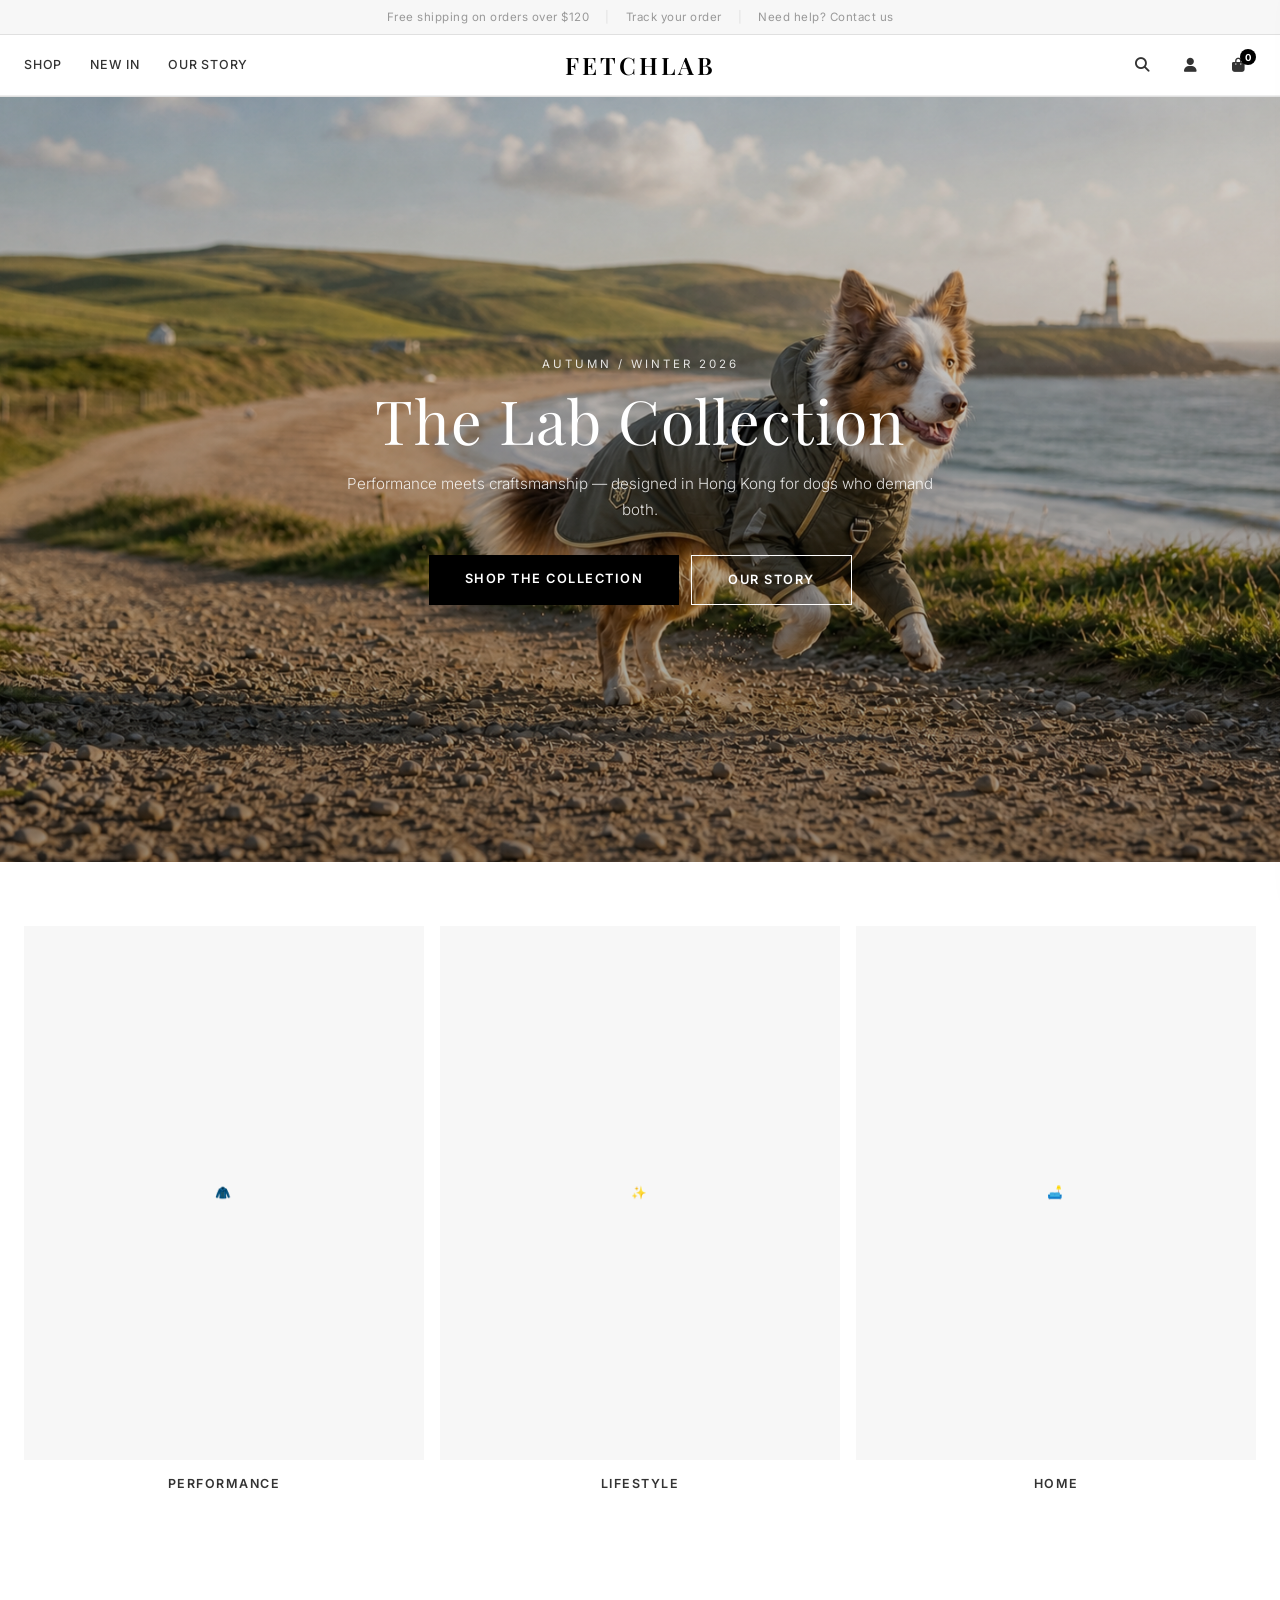
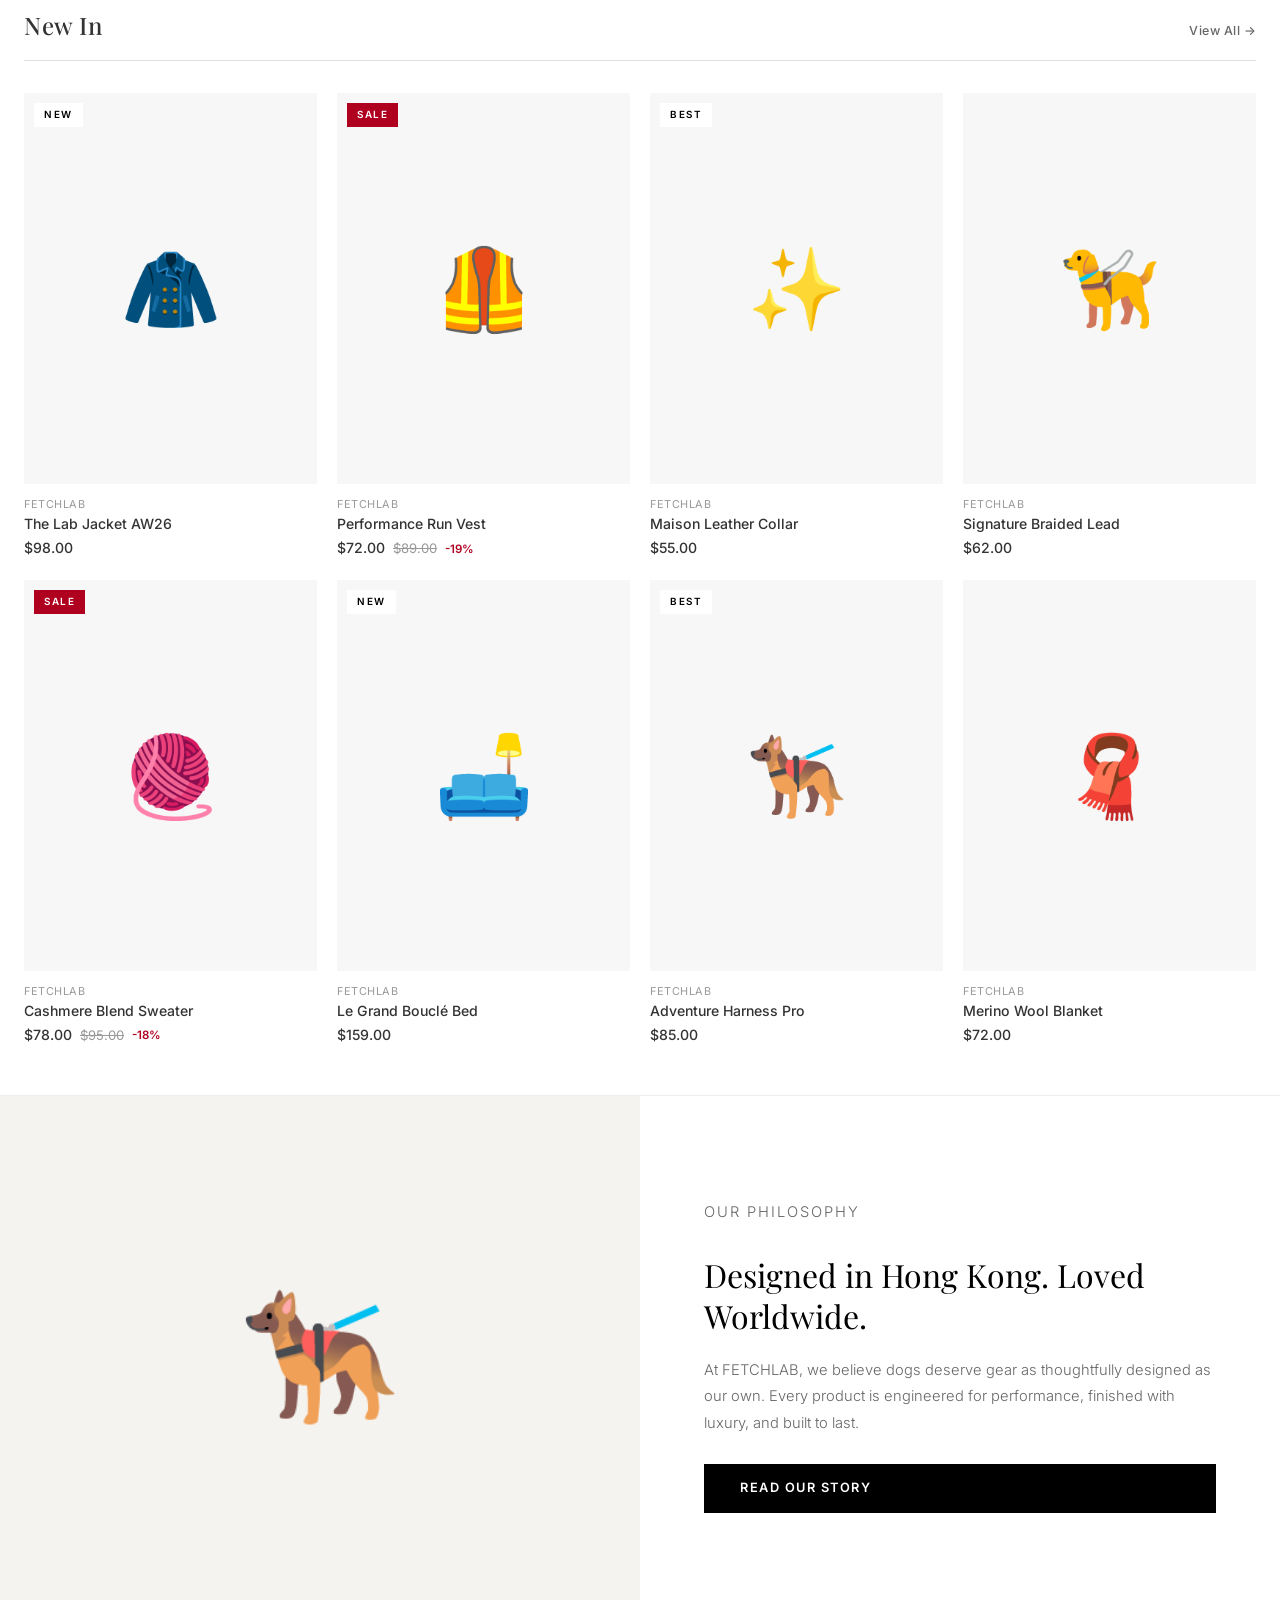
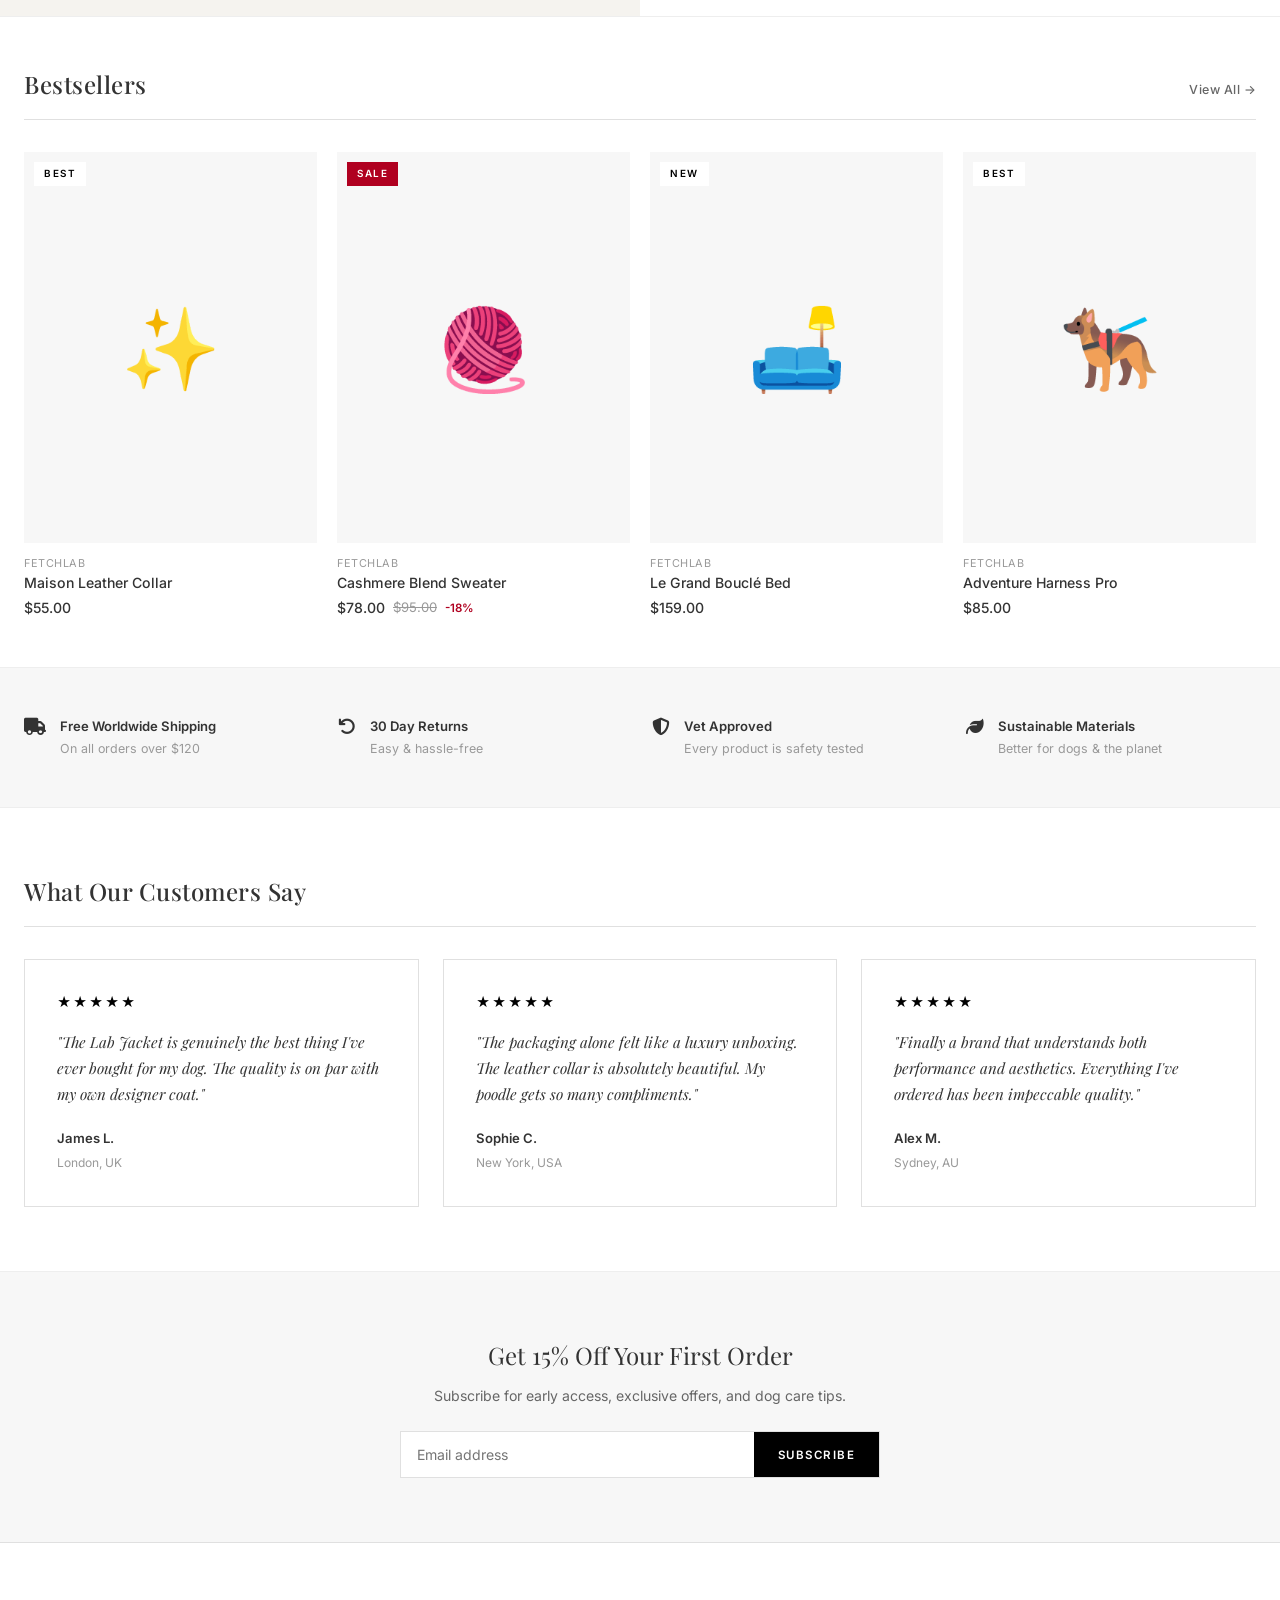
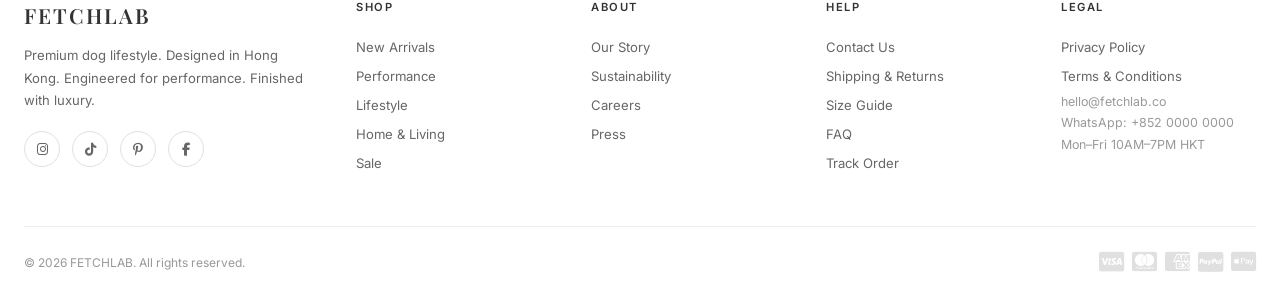
==== commit 0711fcba: "Update index.html" ====
--- a/index.html
+++ b/index.html
@@ -109,10 +109,10 @@
 <!-- ====== HERO ====== -->
 <section class="hero">
     <div class="hero-img-wrap">
-        <img src="images/hero/hero-main.jpg" alt="FETCHLAB AW26 Collection" class="hero-img" id="heroImg">
+        <img src="images/hero/hero-main.jpg.png" alt="FETCHLAB AW26 Collection" class="hero-img" id="heroImg">
         <div class="hero-img-fallback" id="heroFallback">
             <span>🐕</span>
-            <p>Upload your hero image to<br>images/hero/hero-main.jpg</p>
+            <p>Upload your hero image to<br>images/hero/hero-main.jpg.png</p>
         </div>
     </div>
     <div class="hero-overlay"></div>
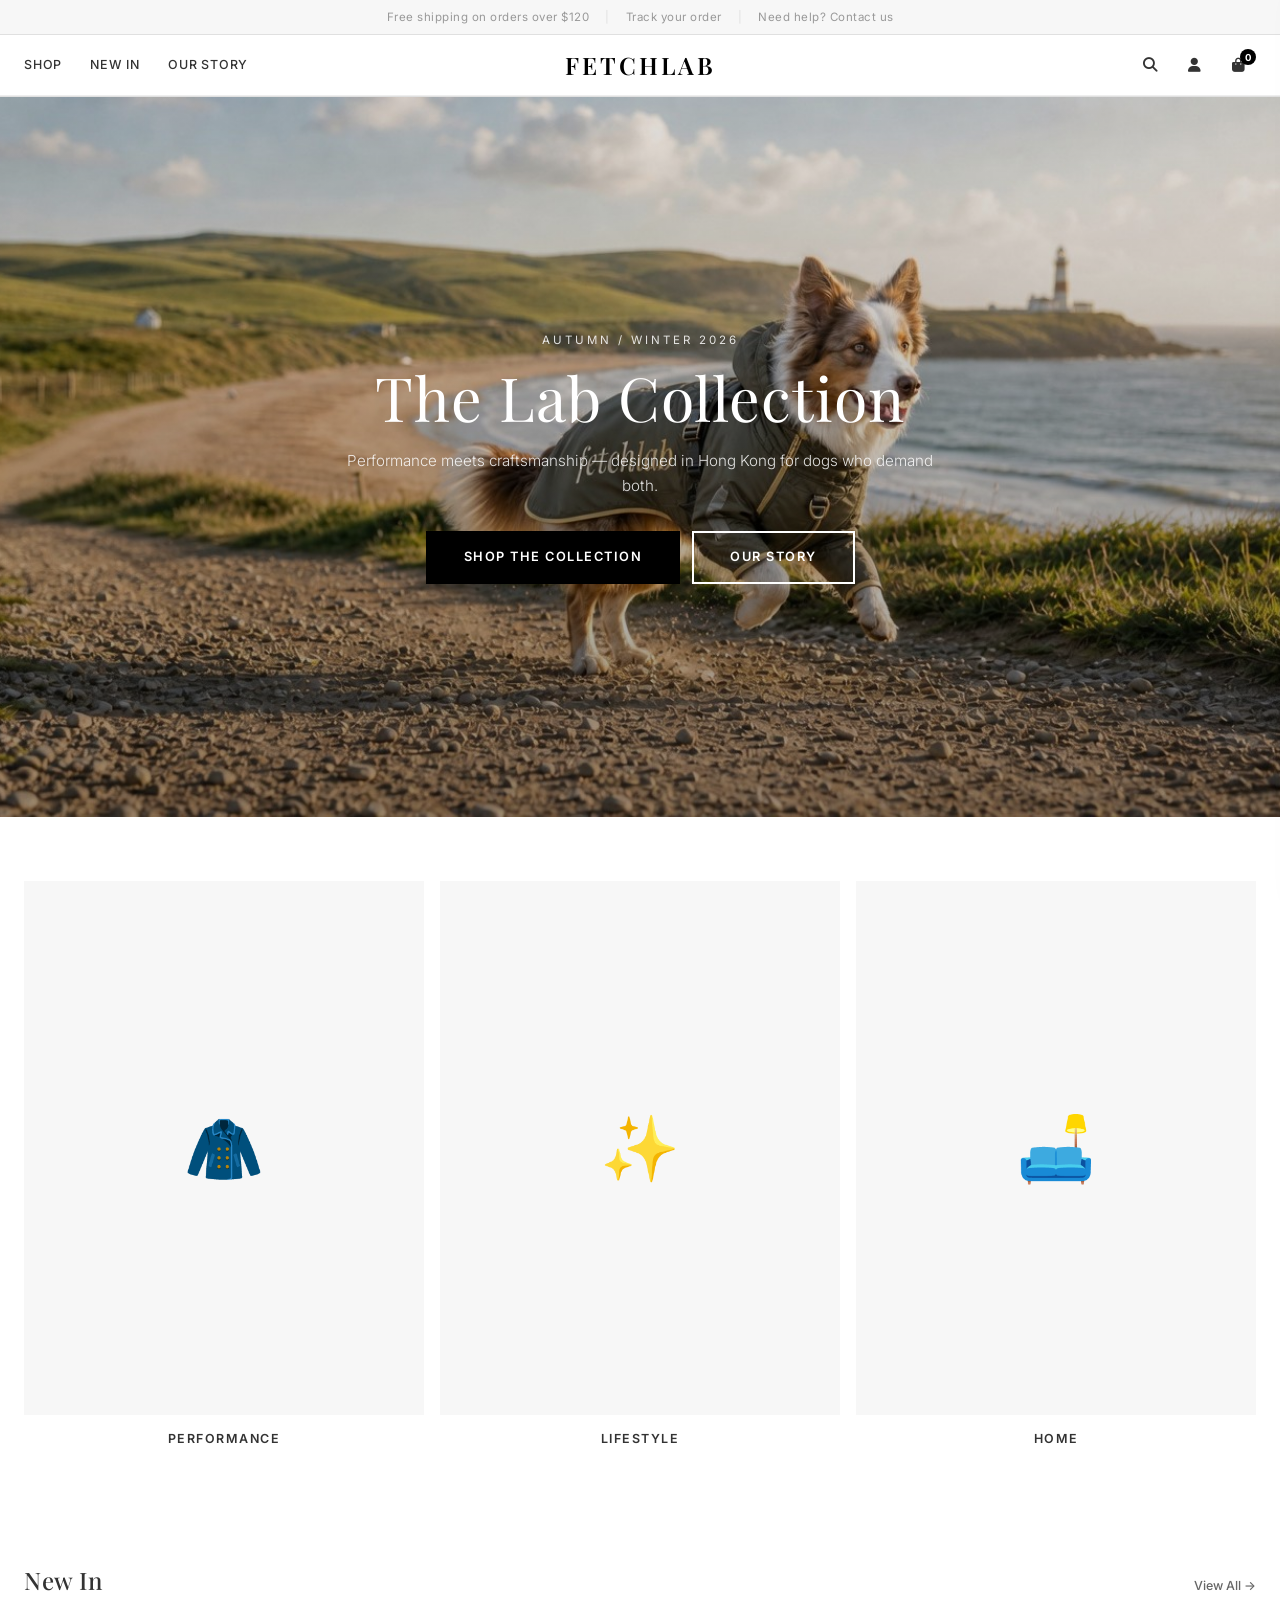
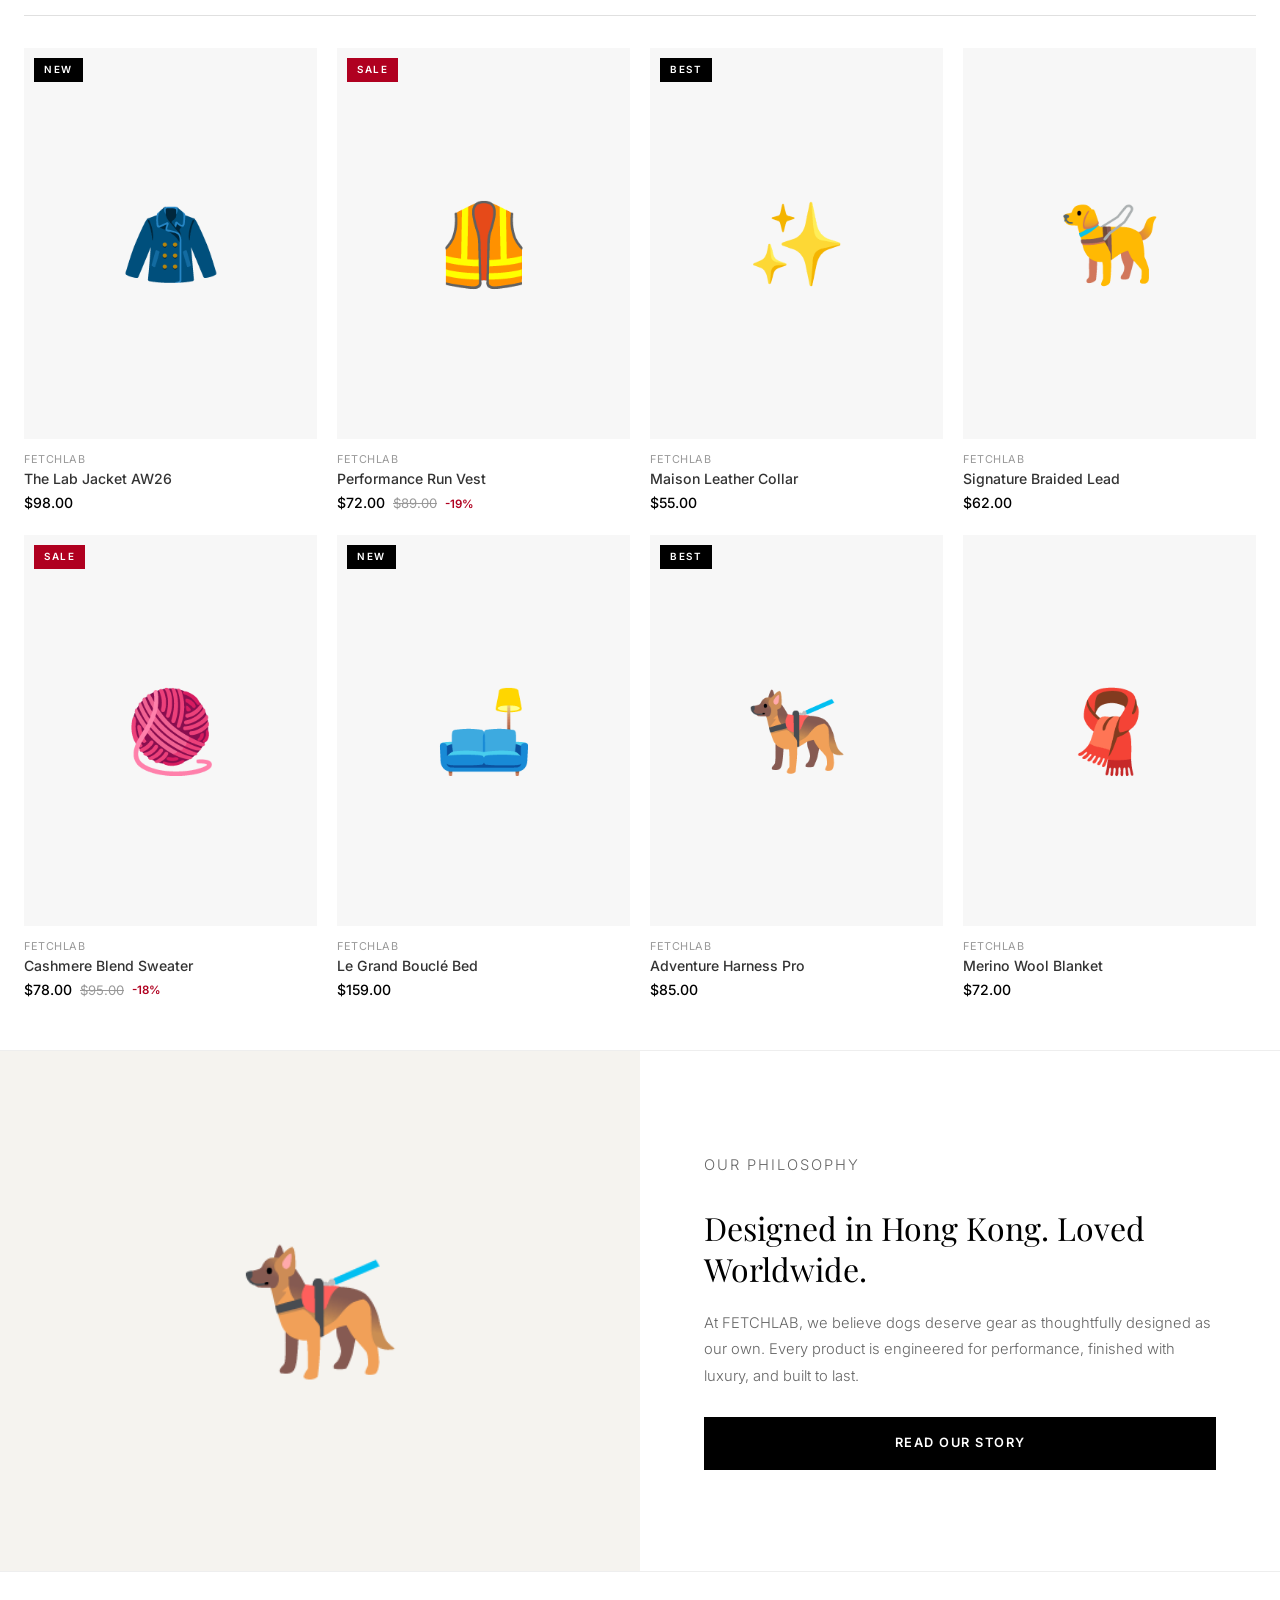
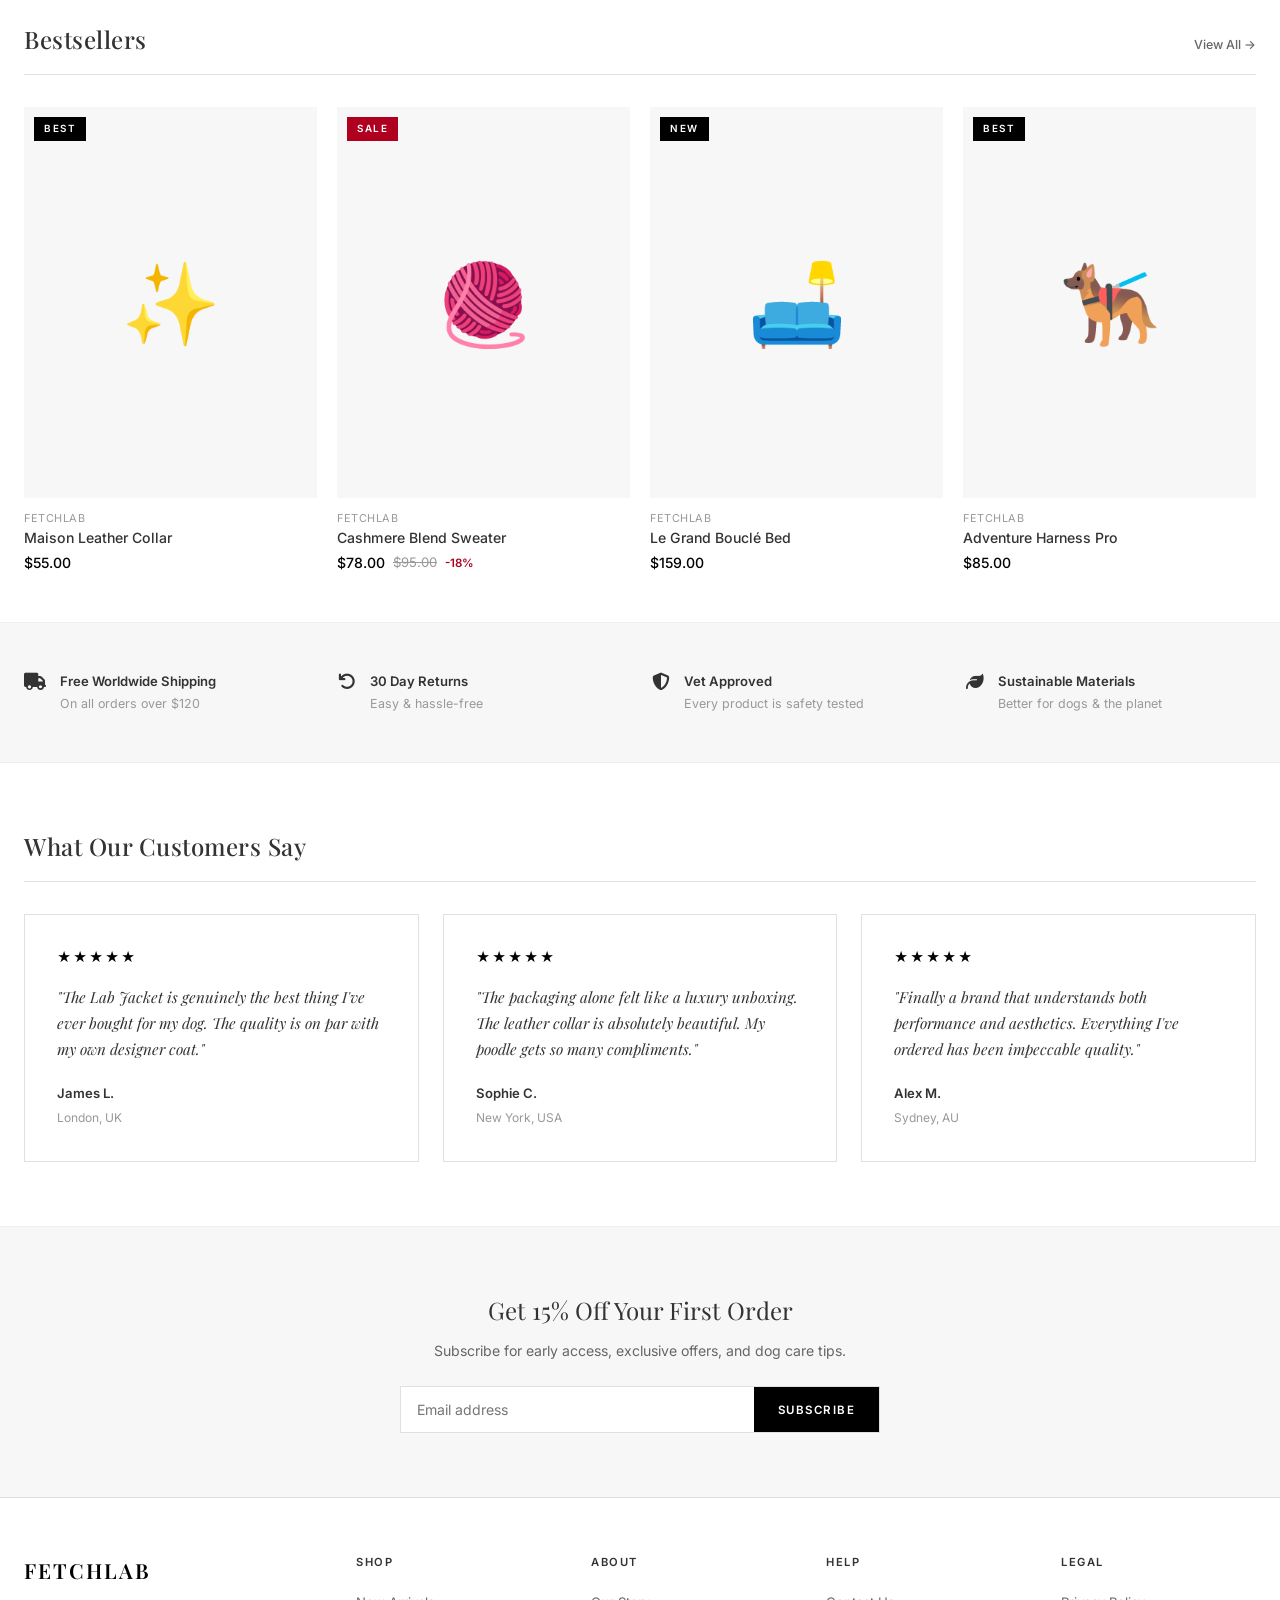
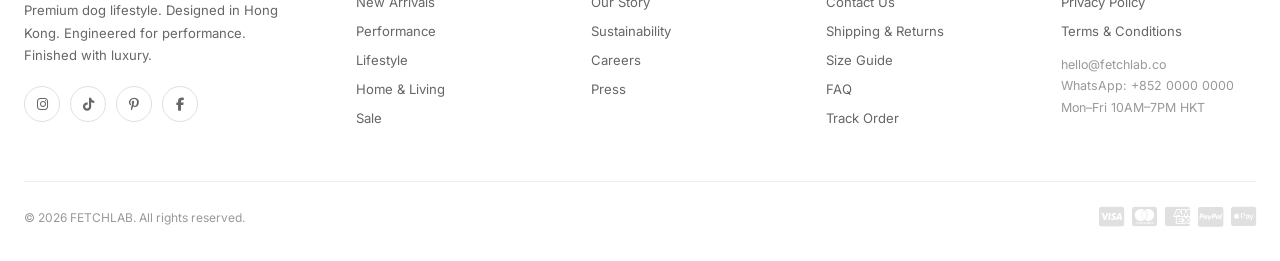
==== commit 81d6b488: "Update index.html" ====
--- a/index.html
+++ b/index.html
@@ -4,6 +4,9 @@
     <meta charset="UTF-8">
     <meta name="viewport" content="width=device-width, initial-scale=1.0">
     <title>FETCHLAB — Performance Dog Lifestyle</title>
+    <link rel="icon" type="image/x-icon" href="favicon.ico">
+    <link rel="icon" type="image/png" sizes="32x32" href="favicon.ico">
+    <link rel="apple-touch-icon" href="favicon.ico">
     <meta name="description" content="Premium dog apparel and accessories. Designed in Hong Kong. Free worldwide shipping on orders over $120.">
     <link rel="stylesheet" href="css/styles.css">
     <link rel="stylesheet" href="https://cdnjs.cloudflare.com/ajax/libs/font-awesome/6.5.0/css/all.min.css">
@@ -109,10 +112,10 @@
 <!-- ====== HERO ====== -->
 <section class="hero">
     <div class="hero-img-wrap">
-        <img src="images/hero/hero-main.jpg.png" alt="FETCHLAB AW26 Collection" class="hero-img" id="heroImg">
+        <img src="images/hero/hero-main.jpg.jpeg" alt="FETCHLAB AW26 Collection" class="hero-img" id="heroImg">
         <div class="hero-img-fallback" id="heroFallback">
             <span>🐕</span>
-            <p>Upload your hero image to<br>images/hero/hero-main.jpg.png</p>
+            <p>Upload your hero image to<br>images/hero/hero-main.jpg.jpeg</p>
         </div>
     </div>
     <div class="hero-overlay"></div>
--- a/css/styles.css
+++ b/css/styles.css
@@ -1,1109 +1,2304 @@
-/* =================================================
-   FETCHLAB — Lane Crawford / NET-A-PORTER Style
-   Clean · Minimal · Luxurious · White-dominant
-   ================================================= */
-
+/* ================================================
+   FETCHLAB — Complete Stylesheet
+   Lane Crawford / NET-A-PORTER Style
+   Clean · Minimal · Luxurious · White dominant
+   ================================================ */
+
+/* ===== GOOGLE FONTS ===== */
 @import url('https://fonts.googleapis.com/css2?family=Inter:wght@300;400;500;600;700&family=Playfair+Display:ital,wght@0,400;0,500;0,600;1,400&display=swap');
 
+/* ===== ROOT VARIABLES ===== */
 :root {
-    --font: 'Inter', -apple-system, BlinkMacSystemFont, sans-serif;
-    --serif: 'Playfair Display', Georgia, serif;
-    --black: #000000;
-    --near-black: #111;
-    --dark: #222;
-    --text: #333;
-    --text-light: #666;
-    --text-muted: #999;
-    --border: #e0e0e0;
-    --border-light: #eee;
-    --bg: #f7f7f7;
-    --bg-warm: #f5f3ef;
-    --white: #fff;
-    --accent: #222;
-    --error: #b00020;
-    --success: #2e7d32;
-    --ease: cubic-bezier(.25,.8,.25,1);
-}
-
-*, *::before, *::after { margin:0;padding:0;box-sizing:border-box; }
-html { scroll-behavior:smooth; font-size:16px; }
+    --font:         'Inter', -apple-system,
+                    BlinkMacSystemFont, sans-serif;
+    --serif:        'Playfair Display',
+                    Georgia, serif;
+    --black:        #000000;
+    --near-black:   #111111;
+    --dark:         #222222;
+    --text:         #333333;
+    --text-light:   #666666;
+    --text-muted:   #999999;
+    --border:       #e0e0e0;
+    --border-light: #eeeeee;
+    --bg:           #f7f7f7;
+    --bg-warm:      #f5f3ef;
+    --white:        #ffffff;
+    --error:        #b00020;
+    --success:      #2e7d32;
+    --ease:         cubic-bezier(.25,.8,.25,1);
+}
+
+/* ===== RESET ===== */
+*,
+*::before,
+*::after {
+    margin:     0;
+    padding:    0;
+    box-sizing: border-box;
+}
+
+html {
+    scroll-behavior: smooth;
+    font-size:       16px;
+}
+
 body {
+    font-family:              var(--font);
+    color:                    var(--text);
+    background:               var(--white);
+    line-height:              1.6;
+    -webkit-font-smoothing:   antialiased;
+    -moz-osx-font-smoothing:  grayscale;
+    overflow-x:               hidden;
+}
+
+a {
+    text-decoration: none;
+    color:           inherit;
+    transition:      all .3s var(--ease);
+}
+
+button {
     font-family: var(--font);
-    color: var(--text);
+    cursor:      pointer;
+    border:      none;
+    background:  none;
+}
+
+img {
+    max-width: 100%;
+    display:   block;
+}
+
+ul { list-style: none; }
+
+::selection {
+    background: var(--black);
+    color:      var(--white);
+}
+
+/* ===== LAYOUT ===== */
+.container {
+    max-width: 1280px;
+    margin:    0 auto;
+    padding:   0 24px;
+}
+
+/* ===== SHIMMER ANIMATION ===== */
+@keyframes shimmer {
+    0%   { background-position: -200% 0; }
+    100% { background-position:  200% 0; }
+}
+
+/* ================================================
+   BUTTONS
+   ================================================ */
+.btn-main {
+    display:         inline-block;
+    padding:         14px 36px;
+    background:      var(--black);
+    color:           var(--white);
+    font-size:       .8rem;
+    font-weight:     600;
+    letter-spacing:  1.5px;
+    text-transform:  uppercase;
+    border:          2px solid var(--black);
+    cursor:          pointer;
+    transition:      all .3s var(--ease);
+    text-align:      center;
+    font-family:     var(--font);
+}
+
+.btn-main:hover {
+    background: var(--dark);
+    border-color: var(--dark);
+}
+
+.btn-dark {
+    display:         inline-block;
+    padding:         14px 36px;
+    background:      var(--black);
+    color:           var(--white);
+    font-size:       .8rem;
+    font-weight:     600;
+    letter-spacing:  1.5px;
+    text-transform:  uppercase;
+    border:          2px solid var(--black);
+    cursor:          pointer;
+    transition:      all .3s var(--ease);
+    text-align:      center;
+    font-family:     var(--font);
+}
+
+.btn-dark:hover {
+    background:   var(--dark);
+    border-color: var(--dark);
+}
+
+.btn-outline-w {
+    display:         inline-block;
+    padding:         14px 36px;
+    border:          2px solid var(--white);
+    color:           var(--white);
+    font-size:       .8rem;
+    font-weight:     600;
+    letter-spacing:  1.5px;
+    text-transform:  uppercase;
+    cursor:          pointer;
+    transition:      all .3s var(--ease);
+    text-align:      center;
+    font-family:     var(--font);
+}
+
+.btn-outline-w:hover {
     background: var(--white);
-    line-height: 1.6;
-    -webkit-font-smoothing: antialiased;
-}
-a { text-decoration:none; color:inherit; transition: all .3s var(--ease); }
-button { font-family:var(--font); cursor:pointer; border:none; background:none; }
-img { max-width:100%; display:block; }
-::selection { background:var(--black); color:var(--white); }
-.container { max-width:1280px; margin:0 auto; padding:0 24px; }
-
-/* ===== BUTTONS ===== */
-.btn-main {
-    display:inline-block;
-    padding: 14px 36px;
+    color:      var(--black);
+}
+
+.btn-outline {
+    display:         inline-block;
+    padding:         14px 36px;
+    border:          2px solid var(--black);
+    color:           var(--black);
+    font-size:       .8rem;
+    font-weight:     600;
+    letter-spacing:  1.5px;
+    text-transform:  uppercase;
+    cursor:          pointer;
+    transition:      all .3s var(--ease);
+    text-align:      center;
+    font-family:     var(--font);
+}
+
+.btn-outline:hover {
     background: var(--black);
-    color: var(--white);
-    font-size: .8rem;
-    font-weight: 600;
+    color:      var(--white);
+}
+
+/* ================================================
+   TOP BAR
+   ================================================ */
+.topbar {
+    background:  var(--bg);
+    border-bottom: 1px solid var(--border);
+    padding:     8px 0;
+    font-size:   .72rem;
+    color:       var(--text-muted);
+    letter-spacing: .5px;
+}
+
+.topbar-inner {
+    max-width:       1280px;
+    margin:          0 auto;
+    padding:         0 24px;
+    display:         flex;
+    justify-content: center;
+    align-items:     center;
+    gap:             16px;
+    flex-wrap:       wrap;
+}
+
+.topbar a {
+    color:      var(--text-muted);
+    transition: all .3s var(--ease);
+}
+
+.topbar a:hover { color: var(--black); }
+
+.topbar-sep { color: var(--border); }
+
+/* ================================================
+   NAVIGATION
+   ================================================ */
+.nav {
+    position:      sticky;
+    top:           0;
+    z-index:       900;
+    background:    var(--white);
+    border-bottom: 1px solid var(--border);
+    transition:    all .3s var(--ease);
+}
+
+.nav.scrolled {
+    box-shadow: 0 1px 8px rgba(0,0,0,.06);
+}
+
+.nav-inner {
+    max-width:       1280px;
+    margin:          0 auto;
+    padding:         0 24px;
+    height:          60px;
+    display:         flex;
+    align-items:     center;
+    justify-content: space-between;
+    position:        relative;
+}
+
+/* NAV LEFT */
+.nav-left {
+    display:     flex;
+    align-items: center;
+    gap:         4px;
+    flex:        1;
+    height:      100%;
+}
+
+/* HAMBURGER */
+.nav-hamburger {
+    display:         none;
+    flex-direction:  column;
+    gap:             5px;
+    padding:         8px;
+    margin-right:    8px;
+    background:      none;
+    border:          none;
+    cursor:          pointer;
+}
+
+.nav-hamburger span {
+    width:      18px;
+    height:     1.5px;
+    background: var(--black);
+    display:    block;
+    transition: all .3s var(--ease);
+}
+
+/* NAV LINKS */
+.nav-links {
+    display:     flex;
+    gap:         28px;
+    align-items: center;
+    height:      100%;
+}
+
+/* DROPDOWN */
+.nav-dropdown {
+    position:    relative;
+    display:     flex;
+    align-items: center;
+    height:      100%;
+}
+
+.nav-link {
+    font-size:      .78rem;
+    font-weight:    500;
+    letter-spacing: .8px;
+    text-transform: uppercase;
+    color:          var(--text);
+    padding:        8px 0;
+    display:        flex;
+    align-items:    center;
+    height:         100%;
+    line-height:    1;
+    transition:     all .3s var(--ease);
+}
+
+.nav-link:hover { color: var(--black); }
+
+.dropdown-panel {
+    position:   absolute;
+    top:        calc(100% + 1px);
+    left:       0;
+    background: var(--white);
+    border:     1px solid var(--border);
+    padding:    32px 40px;
+    min-width:  520px;
+    opacity:    0;
+    visibility: hidden;
+    transform:  translateY(6px);
+    transition: all .3s var(--ease);
+    box-shadow: 0 8px 32px rgba(0,0,0,.08);
+    z-index:    100;
+}
+
+.nav-dropdown:hover .dropdown-panel {
+    opacity:    1;
+    visibility: visible;
+    transform:  translateY(0);
+}
+
+.dropdown-grid {
+    display:               grid;
+    grid-template-columns: 1fr 1fr 1fr;
+    gap:                   28px;
+}
+
+.dropdown-col h6 {
+    font-size:      .68rem;
+    font-weight:    600;
     letter-spacing: 1.5px;
     text-transform: uppercase;
+    color:          var(--text-muted);
+    margin-bottom:  14px;
+}
+
+.dropdown-col a {
+    display:    block;
+    font-size:  .85rem;
+    color:      var(--text-light);
+    padding:    5px 0;
     transition: all .3s var(--ease);
 }
-.btn-main:hover { background: var(--dark); }
-
-.btn-dark {
-    display:inline-block;
-    padding: 14px 36px;
-    background: var(--black);
-    color: var(--white);
-    font-size: .8rem;
-    font-weight: 600;
+
+.dropdown-col a:hover {
+    color:        var(--black);
+    padding-left: 4px;
+}
+
+/* LOGO */
+.nav-logo {
+    font-family:    var(--serif);
+    font-size:      1.5rem;
+    font-weight:    600;
+    letter-spacing: 3px;
+    color:          var(--black);
+    position:       absolute;
+    left:           50%;
+    transform:      translateX(-50%);
+    white-space:    nowrap;
+}
+
+/* NAV RIGHT */
+.nav-right {
+    display:         flex;
+    align-items:     center;
+    gap:             8px;
+    flex:            1;
+    justify-content: flex-end;
+}
+
+.nav-icon {
+    width:        36px;
+    height:       36px;
+    display:      flex;
+    align-items:  center;
+    justify-content: center;
+    color:        var(--text);
+    font-size:    .9rem;
+    position:     relative;
+    border-radius: 50%;
+    cursor:       pointer;
+    transition:   all .3s var(--ease);
+    background:   none;
+    border:       none;
+    font-family:  var(--font);
+}
+
+.nav-icon:hover {
+    color:      var(--black);
+    background: var(--bg);
+}
+
+.cart-badge {
+    position:        absolute;
+    top:             2px;
+    right:           0;
+    width:           16px;
+    height:          16px;
+    background:      var(--black);
+    color:           var(--white);
+    font-size:       .6rem;
+    font-weight:     700;
+    border-radius:   50%;
+    display:         flex;
+    align-items:     center;
+    justify-content: center;
+    pointer-events:  none;
+}
+
+/* SEARCH PANEL */
+.search-panel {
+    background:  var(--white);
+    border-top:  1px solid var(--border-light);
+    max-height:  0;
+    overflow:    hidden;
+    transition:  max-height .4s var(--ease);
+}
+
+.search-panel.open {
+    max-height: 80px;
+}
+
+.search-inner {
+    max-width:   600px;
+    margin:      0 auto;
+    padding:     16px 24px;
+    display:     flex;
+    align-items: center;
+    gap:         12px;
+}
+
+.search-inner input {
+    flex:        1;
+    border:      none;
+    outline:     none;
+    font-family: var(--font);
+    font-size:   1rem;
+    color:       var(--text);
+    border-bottom: 1px solid var(--border);
+    padding:     8px 0;
+    background:  transparent;
+}
+
+.search-inner input::placeholder {
+    color: var(--text-muted);
+}
+
+.search-inner button {
+    color:      var(--text-muted);
+    font-size:  1rem;
+    background: none;
+    border:     none;
+    cursor:     pointer;
+    transition: all .3s var(--ease);
+}
+
+.search-inner button:hover {
+    color: var(--black);
+}
+
+/* ================================================
+   MOBILE MENU
+   ================================================ */
+.mobile-menu {
+    position:   fixed;
+    inset:      0;
+    background: var(--white);
+    z-index:    1100;
+    transform:  translateX(-100%);
+    transition: transform .4s var(--ease);
+    display:    flex;
+    flex-direction: column;
+}
+
+.mobile-menu.open {
+    transform: translateX(0);
+}
+
+.mm-header {
+    display:         flex;
+    justify-content: space-between;
+    align-items:     center;
+    padding:         20px 24px;
+    border-bottom:   1px solid var(--border-light);
+}
+
+.mm-header button {
+    font-size:  1.2rem;
+    color:      var(--text);
+    background: none;
+    border:     none;
+    cursor:     pointer;
+}
+
+.mm-body {
+    flex:           1;
+    overflow-y:     auto;
+    padding:        16px 24px;
+    display:        flex;
+    flex-direction: column;
+}
+
+.mm-body a {
+    font-size:     1rem;
+    font-weight:   500;
+    padding:       14px 0;
+    border-bottom: 1px solid var(--border-light);
+    color:         var(--text);
+    display:       block;
+    transition:    all .3s var(--ease);
+}
+
+.mm-body a:hover { color: var(--black); }
+
+.mm-footer {
+    padding:        16px 24px;
+    border-top:     1px solid var(--border-light);
+    display:        flex;
+    flex-direction: column;
+    gap:            8px;
+}
+
+.mm-footer a {
+    font-size: .82rem;
+    color:     var(--text-muted);
+    transition: all .3s var(--ease);
+}
+
+.mm-footer a:hover { color: var(--black); }
+
+/* ================================================
+   HERO
+   ================================================ */
+.hero {
+    position:        relative;
+    overflow:        hidden;
+    display:         flex;
+    align-items:     center;
+    justify-content: center;
+    background:      var(--bg-warm);
+
+    /* Desktop: tall rectangle */
+    height:          80vh;
+    min-height:      480px;
+    max-height:      860px;
+}
+
+.hero-img-wrap {
+    position: absolute;
+    inset:    0;
+    width:    100%;
+    height:   100%;
+}
+
+.hero-img {
+    width:           100%;
+    height:          100%;
+    object-fit:      cover;
+
+    /* Show center of image by default */
+    /* Change this to show different part */
+    /* center top = top of image */
+    /* center center = middle of image */
+    /* center bottom = bottom of image */
+    object-position: center center;
+}
+
+.hero-img-fallback {
+    display:         none;
+    position:        absolute;
+    inset:           0;
+    background:      var(--bg-warm);
+    flex-direction:  column;
+    align-items:     center;
+    justify-content: center;
+    gap:             12px;
+}
+
+.hero-img-fallback span {
+    font-size: 6rem;
+}
+
+.hero-img-fallback p {
+    font-size:   .85rem;
+    color:       var(--text-muted);
+    text-align:  center;
+    line-height: 1.6;
+}
+
+.hero-overlay {
+    position:   absolute;
+    inset:      0;
+    background: linear-gradient(
+        to bottom,
+        rgba(0,0,0,.1) 0%,
+        rgba(0,0,0,.4) 100%
+    );
+    z-index:    1;
+}
+
+.hero-content {
+    position:   relative;
+    z-index:    2;
+    text-align: center;
+    color:      var(--white);
+    max-width:  640px;
+    padding:    0 24px;
+}
+
+.hero-eyebrow {
+    font-size:      .72rem;
+    letter-spacing: 3px;
+    text-transform: uppercase;
+    opacity:        .85;
+    margin-bottom:  12px;
+}
+
+.hero-title {
+    font-family:    var(--serif);
+    font-size:      clamp(2rem, 5.5vw, 3.8rem);
+    font-weight:    400;
+    line-height:    1.15;
+    margin-bottom:  16px;
+    letter-spacing: 1px;
+}
+
+.hero-subtitle {
+    font-size:     .95rem;
+    font-weight:   300;
+    opacity:       .85;
+    line-height:   1.7;
+    margin-bottom: 32px;
+}
+
+.hero-actions {
+    display:         flex;
+    gap:             12px;
+    justify-content: center;
+    flex-wrap:       wrap;
+}
+
+/* ================================================
+   CATEGORY STRIP
+   ================================================ */
+.cat-strip {
+    padding: 64px 0;
+}
+
+.cat-strip-grid {
+    display:               grid;
+    grid-template-columns: repeat(3, 1fr);
+    gap:                   16px;
+}
+
+.cat-item {
+    text-align:     center;
+    display:        flex;
+    flex-direction: column;
+    align-items:    center;
+    gap:            14px;
+    cursor:         pointer;
+}
+
+.cat-img-wrap {
+    width:           100%;
+    aspect-ratio:    3/4;
+    overflow:        hidden;
+    background:      var(--bg);
+    display:         flex;
+    align-items:     center;
+    justify-content: center;
+}
+
+.cat-img-wrap span {
+    font-size: 4rem;
+}
+
+.cat-img {
+    width:      100%;
+    height:     100%;
+    object-fit: cover;
+    transition: transform .6s var(--ease);
+}
+
+.cat-item:hover .cat-img {
+    transform: scale(1.04);
+}
+
+.cat-item > span:last-child {
+    font-size:      .78rem;
+    font-weight:    600;
     letter-spacing: 1.5px;
     text-transform: uppercase;
-    transition: all .3s var(--ease);
-}
-.btn-dark:hover { background: var(--dark); }
-
-.btn-outline-w {
-    display:inline-block;
-    padding: 14px 36px;
-    border: 1px solid var(--white);
-    color: var(--white);
-    font-size: .8rem;
-    font-weight: 600;
+    color:          var(--text);
+}
+
+/* ================================================
+   SECTION HEADER
+   ================================================ */
+.section-head {
+    display:         flex;
+    justify-content: space-between;
+    align-items:     baseline;
+    margin-bottom:   32px;
+    padding-bottom:  16px;
+    border-bottom:   1px solid var(--border);
+}
+
+.section-head h2 {
+    font-family:    var(--serif);
+    font-size:      1.5rem;
+    font-weight:    500;
+    letter-spacing: .5px;
+}
+
+.view-all {
+    font-size:   .78rem;
+    font-weight: 500;
+    color:       var(--text-light);
+    transition:  all .3s var(--ease);
+}
+
+.view-all:hover { color: var(--black); }
+
+/* ================================================
+   PRODUCTS SECTION
+   ================================================ */
+.products {
+    padding: 48px 0;
+}
+
+.product-grid {
+    display:               grid;
+    grid-template-columns: repeat(4, 1fr);
+    gap:                   20px;
+}
+
+/* ================================================
+   PRODUCT CARD
+   ================================================ */
+.pcard {
+    position: relative;
+}
+
+.pcard-img {
+    position:      relative;
+    aspect-ratio:  3/4;
+    overflow:      hidden;
+    background:    var(--bg);
+    margin-bottom: 12px;
+}
+
+.pcard-photo {
+    width:          100%;
+    height:         100%;
+    object-fit:     cover;
+    object-position: top center;
+    transition:     transform .6s var(--ease);
+    display:        block;
+}
+
+.pcard:hover .pcard-photo {
+    transform: scale(1.04);
+}
+
+.pcard-emoji {
+    font-size:       5rem;
+    display:         flex;
+    align-items:     center;
+    justify-content: center;
+    width:           100%;
+    height:          100%;
+    position:        absolute;
+    inset:           0;
+}
+
+.pcard-tag {
+    position:       absolute;
+    top:            10px;
+    left:           10px;
+    font-size:      .62rem;
+    font-weight:    600;
     letter-spacing: 1.5px;
     text-transform: uppercase;
+    padding:        4px 10px;
+    background:     var(--black);
+    color:          var(--white);
+    z-index:        2;
+}
+
+.pcard-tag.sale {
+    background: var(--error);
+}
+
+.pcard-hover {
+    position:  absolute;
+    bottom:    0;
+    left:      0;
+    right:     0;
+    padding:   10px;
+    opacity:   0;
+    transform: translateY(6px);
     transition: all .3s var(--ease);
-}
-.btn-outline-w:hover { background:var(--white); color:var(--black); }
-
-.btn-outline {
-    display:inline-block;
-    padding: 14px 36px;
-    border: 1px solid var(--black);
-    color: var(--black);
-    font-size: .8rem;
-    font-weight: 600;
+    z-index:   3;
+}
+
+.pcard:hover .pcard-hover {
+    opacity:   1;
+    transform: translateY(0);
+}
+
+.pcard-atc {
+    width:          100%;
+    padding:        12px;
+    background:     var(--white);
+    color:          var(--black);
+    font-size:      .7rem;
+    font-weight:    600;
     letter-spacing: 1.5px;
     text-transform: uppercase;
-    transition: all .3s var(--ease);
-}
-.btn-outline:hover { background:var(--black); color:var(--white); }
-
-/* ===== TOPBAR ===== */
-.topbar {
-    background: var(--bg);
-    border-bottom: 1px solid var(--border);
-    padding: 8px 0;
-    font-size: .72rem;
-    color: var(--text-muted);
+    text-align:     center;
+    cursor:         pointer;
+    border:         1px solid var(--border);
+    font-family:    var(--font);
+    transition:     all .3s var(--ease);
+}
+
+.pcard-atc:hover {
+    background:   var(--black);
+    color:        var(--white);
+    border-color: var(--black);
+}
+
+.pcard-atc:disabled {
+    background: #999;
+    cursor:     not-allowed;
+    border-color: #999;
+}
+
+.pcard-info {}
+
+.pcard-brand {
+    font-size:      .68rem;
+    color:          var(--text-muted);
     letter-spacing: .5px;
-}
-.topbar-inner {
-    max-width:1280px;
-    margin:0 auto;
-    padding:0 24px;
-    display:flex;
-    justify-content:center;
-    gap:16px;
-    flex-wrap:wrap;
-}
-.topbar a { color:var(--text-muted); }
-.topbar a:hover { color:var(--black); }
-.topbar-sep { color:var(--border); }
-
-/* ===== NAV ===== */
-.nav {
-    position:sticky;
-    top:0;
-    z-index:900;
-    background:var(--white);
-    border-bottom:1px solid var(--border);
-    transition: all .3s var(--ease);
-}
-.nav.scrolled { box-shadow:0 1px 8px rgba(0,0,0,.06); }
-.nav-inner {
-    max-width:1280px;
-    margin:0 auto;
-    padding:0 24px;
-    height:60px;
-    display:flex;
-    align-items:center;
-    justify-content:space-between;
-}
-.nav-left {
-    display: flex;
+    text-transform: uppercase;
+    margin-bottom:  2px;
+}
+
+.pcard-name {
+    font-size:     .88rem;
+    font-weight:   500;
+    color:         var(--text);
+    margin-bottom: 4px;
+    line-height:   1.3;
+    display:       block;
+    transition:    all .3s var(--ease);
+}
+
+.pcard-name:hover {
+    color: var(--black);
+}
+
+.pcard-price {
+    display:     flex;
+    gap:         8px;
     align-items: center;
-    gap: 4px;
-    flex: 1;
-    height: 100%;
-}
-.nav-left { display:flex; align-items:center; gap:4px; flex:1; }
-.nav-hamburger {
-    display:none;
-    flex-direction:column;
-    gap:5px;
-    padding:8px;
-    margin-right:8px;
-}
-.nav-hamburger span {
-    width:18px;
-    height:1.5px;
-    background:var(--black);
-    display:block;
-}
-.nav-links { display:flex; gap:28px; align-items: center; }
-.nav-link {
-    font-size:.78rem;
-    font-weight:500;
-    letter-spacing:.8px;
-    text-transform:uppercase;
-    color:var(--text);
-    padding:8px 0;
-    line-height: 1;
-    display: flex;
-    align-items: center;
-    height: 100%;
-}
-.nav-link:hover { color:var(--black); }
-.nav-logo {
-    font-family:var(--serif);
-    font-size:1.5rem;
-    font-weight:600;
-    letter-spacing:3px;
-    color:var(--black);
-    position:absolute;
-    left:50%;
-    transform:translateX(-50%);
-}
-.nav-right { display:flex; align-items:center; gap:12px; flex:1; justify-content:flex-end; }
-.nav-icon {
-    width:36px; height:36px;
-    display:flex; align-items:center; justify-content:center;
-    color:var(--text); font-size:.9rem;
-    position:relative; border-radius:50%;
-    transition: all .3s var(--ease);
-}
-.nav-icon:hover { color:var(--black); background:var(--bg); }
-.cart-badge {
-    position:absolute; top:2px; right:0;
-    width:16px; height:16px;
-    background:var(--black); color:var(--white);
-    font-size:.6rem; font-weight:700;
-    border-radius:50%;
-    display:flex; align-items:center; justify-content:center;
-}
-
-/* NAV DROPDOWN */
-.nav-dropdown { position:relative; display: flex;
-    align-items: center;
-    height: 100%;}
-.dropdown-panel {
-    position:absolute;
-    top:calc(100% + 10px);
-    left:0;
-    background:var(--white);
-    border:1px solid var(--border);
-    padding:32px 40px;
-    min-width:520px;
-    opacity:0;
-    visibility:hidden;
-    transform:translateY(6px);
-    transition:all .3s var(--ease);
-    box-shadow:0 8px 32px rgba(0,0,0,.08);
-    z-index:100;
-}
-.nav-dropdown:hover .dropdown-panel {
-    opacity:1; visibility:visible; transform:translateY(0);
-}
-.dropdown-grid { display:grid; grid-template-columns:1fr 1fr 1fr; gap:28px; }
-.dropdown-col h6 {
-    font-size:.68rem; font-weight:600;
-    letter-spacing:1.5px; text-transform:uppercase;
-    color:var(--text-muted); margin-bottom:14px;
-}
-.dropdown-col a {
-    display:block; font-size:.85rem;
-    color:var(--text-light); padding:5px 0;
-}
-.dropdown-col a:hover { color:var(--black); }
-
-/* SEARCH */
-.search-panel {
-    background:var(--white);
-    border-top:1px solid var(--border-light);
-    max-height:0; overflow:hidden;
-    transition:max-height .4s var(--ease);
-}
-.search-panel.open { max-height:80px; }
-.search-inner {
-    max-width:600px; margin:0 auto;
-    padding:16px 24px;
-    display:flex; align-items:center; gap:12px;
-}
-.search-inner input {
-    flex:1; border:none; outline:none;
-    font-family:var(--font); font-size:1rem; color:var(--text);
-    border-bottom:1px solid var(--border);
-    padding:8px 0;
-}
-.search-inner input::placeholder { color:var(--text-muted); }
-.search-inner button { color:var(--text-muted); font-size:1rem; }
-.search-inner button:hover { color:var(--black); }
-
-/* MOBILE MENU */
-.mobile-menu {
-    position:fixed; inset:0;
-    background:var(--white);
-    z-index:1100;
-    transform:translateX(-100%);
-    transition:transform .4s var(--ease);
-    display:flex; flex-direction:column;
-}
-.mobile-menu.open { transform:translateX(0); }
-.mm-header {
-    display:flex; justify-content:space-between;
-    align-items:center; padding:20px 24px;
-    border-bottom:1px solid var(--border-light);
-}
-.mm-header button { font-size:1.2rem; color:var(--text); }
-.mm-body {
-    flex:1; overflow-y:auto; padding:16px 24px;
-    display:flex; flex-direction:column;
-}
-.mm-body a {
-    font-size:1rem; font-weight:500;
-    padding:14px 0;
-    border-bottom:1px solid var(--border-light);
-    color:var(--text);
-}
-.mm-body a:hover { color:var(--black); }
-.mm-footer {
-    padding:16px 24px;
-    border-top:1px solid var(--border-light);
-    display:flex; flex-direction:column; gap:8px;
-}
-.mm-footer a { font-size:.82rem; color:var(--text-muted); }
-
-/* ===== HERO ===== */
-.hero {
-    position:relative;
-    height:85vh;
-    min-height:500px;
-    max-height:900px;
-    overflow:hidden;
-    display:flex;
-    align-items:center;
-    justify-content:center;
-    background:var(--bg-warm);
-}
-.hero-img-wrap {
-    position:absolute; inset:0;
-}
-.hero-img {
-    width:100%; height:100%;
-    object-fit:cover;
-    object-position:center;
-}
-.hero-img-fallback {
-    display:none;
-    position:absolute; inset:0;
-    background:var(--bg-warm);
-    flex-direction:column;
-    align-items:center;
-    justify-content:center;
-    gap:12px;
-}
-.hero-img-fallback span { font-size:6rem; }
-.hero-img-fallback p {
-    font-size:.85rem; color:var(--text-muted);
-    text-align:center; line-height:1.6;
-}
-.hero-overlay {
-    position:absolute; inset:0;
-    background:linear-gradient(
-        to bottom,
-        rgba(0,0,0,.15) 0%,
-        rgba(0,0,0,.4) 100%
-    );
-}
-.hero-content {
-    position:relative; z-index:2;
-    text-align:center;
-    color:var(--white);
-    max-width:640px;
-    padding:0 24px;
-}
-.hero-eyebrow {
-    font-size:.72rem;
-    letter-spacing:3px;
-    text-transform:uppercase;
-    opacity:.85;
-    margin-bottom:12px;
-}
-.hero-title {
-    font-family:var(--serif);
-    font-size:clamp(2rem,5.5vw,3.8rem);
-    font-weight:400;
-    line-height:1.15;
-    margin-bottom:16px;
-    letter-spacing:1px;
-}
-.hero-subtitle {
-    font-size:.95rem;
-    font-weight:300;
-    opacity:.85;
-    line-height:1.7;
-    margin-bottom:32px;
-}
-.hero-actions { display:flex; gap:12px; justify-content:center; flex-wrap:wrap; }
-
-/* ===== CATEGORY STRIP ===== */
-.cat-strip { padding:64px 0; }
-.cat-strip-grid {
-    display:grid;
-    grid-template-columns:repeat(3,1fr);
-    gap:16px;
-}
-.cat-item {
-    text-align:center;
-    display:flex;
-    flex-direction:column;
-    align-items:center;
-    gap:14px;
-}
-.cat-img-wrap {
-    width:100%;
-    aspect-ratio:3/4;
-    overflow:hidden;
-    background:var(--bg);
-    display:flex;
-    align-items:center;
-    justify-content:center;
-}
-.cat-img-wrap span { font-size:4rem; }
-.cat-img {
-    width:100%; height:100%;
-    object-fit:cover;
-    transition:transform .6s var(--ease);
-}
-.cat-item:hover .cat-img { transform:scale(1.04); }
-.cat-item span:last-child {
-    font-size:.78rem;
-    font-weight:600;
-    letter-spacing:1.5px;
-    text-transform:uppercase;
-    color:var(--text);
-}
-
-/* ===== SECTION HEAD ===== */
-.section-head {
-    display:flex;
-    justify-content:space-between;
-    align-items:baseline;
-    margin-bottom:32px;
-    padding-bottom:16px;
-    border-bottom:1px solid var(--border);
-}
-.section-head h2 {
-    font-family:var(--serif);
-    font-size:1.5rem;
-    font-weight:500;
-    letter-spacing:.5px;
-}
-.view-all {
-    font-size:.78rem;
-    font-weight:500;
-    letter-spacing:.5px;
-    color:var(--text-light);
-}
-.view-all:hover { color:var(--black); }
-
-/* ===== PRODUCTS ===== */
-.products { padding:48px 0; }
-.product-grid {
-    display:grid;
-    grid-template-columns:repeat(4,1fr);
-    gap:20px;
-}
-.pcard { position:relative; }
-.pcard-img {
-    position:relative;
-    aspect-ratio:3/4;
-    overflow:hidden;
-    background:var(--bg);
-    margin-bottom:12px;
-}
-.pcard-photo {
-    width:100%; height:100%;
-    object-fit:cover;
-    object-position:top center;
-    transition:transform .6s var(--ease);
-}
-.pcard:hover .pcard-photo { transform:scale(1.04); }
-.pcard-emoji {
-    font-size:5rem;
-    display:flex;
-    align-items:center;
-    justify-content:center;
-    width:100%; height:100%;
-}
-.pcard-tag {
-    position:absolute;
-    top:10px; left:10px;
-    font-size:.62rem;
-    font-weight:600;
-    letter-spacing:1.5px;
-    text-transform:uppercase;
-    padding:4px 10px;
-    background:var(--white);
-    color:var(--black);
-}
-.pcard-tag.sale { background:var(--error); color:var(--white); }
-.pcard-hover {
-    position:absolute;
-    bottom:0; left:0; right:0;
-    padding:10px;
-    opacity:0;
-    transform:translateY(6px);
-    transition:all .3s var(--ease);
-}
-.pcard:hover .pcard-hover {
-    opacity:1; transform:translateY(0);
-}
-.pcard-atc {
-    width:100%;
-    padding:12px;
-    background:var(--white);
-    color:var(--black);
-    font-size:.7rem;
-    font-weight:600;
-    letter-spacing:1.5px;
-    text-transform:uppercase;
-    text-align:center;
-    cursor:pointer;
-    border:1px solid var(--border);
-    transition:all .3s var(--ease);
-}
-.pcard-atc:hover { background:var(--black); color:var(--white); border-color:var(--black); }
-.pcard-info {}
-.pcard-brand {
-    font-size:.68rem;
-    color:var(--text-muted);
-    letter-spacing:.5px;
-    text-transform:uppercase;
-    margin-bottom:2px;
-}
-.pcard-name {
-    font-size:.88rem;
-    font-weight:500;
-    color:var(--text);
-    margin-bottom:4px;
-    line-height:1.3;
-}
-.pcard-price {
-    display:flex; gap:8px; align-items:center;
-}
-.pcard-now { font-size:.88rem; font-weight:500; }
+}
+
+.pcard-now {
+    font-size:   .88rem;
+    font-weight: 500;
+    color:       var(--black);
+}
+
 .pcard-was {
-    font-size:.82rem;
-    color:var(--text-muted);
-    text-decoration:line-through;
-}
-
-/* ===== EDITORIAL ===== */
+    font-size:       .82rem;
+    color:           var(--text-muted);
+    text-decoration: line-through;
+}
+
+/* ================================================
+   EDITORIAL SPLIT SECTION
+   ================================================ */
 .editorial {
-    padding:0;
-    border-top:1px solid var(--border-light);
-    border-bottom:1px solid var(--border-light);
-}
+    border-top:    1px solid var(--border-light);
+    border-bottom: 1px solid var(--border-light);
+}
+
 .editorial-row {
-    display:grid;
-    grid-template-columns:1fr 1fr;
-    min-height:520px;
-}
+    display:               grid;
+    grid-template-columns: 1fr 1fr;
+    min-height:            520px;
+}
+
 .editorial-img-col {
-    overflow:hidden;
-    background:var(--bg-warm);
-    display:flex;
-    align-items:center;
-    justify-content:center;
-}
+    overflow:        hidden;
+    background:      var(--bg-warm);
+    display:         flex;
+    align-items:     center;
+    justify-content: center;
+}
+
 .editorial-photo {
-    width:100%; height:100%;
-    object-fit:cover;
-}
-.ed-fallback { font-size:8rem; }
-.editorial-text-col {
-    display:flex;
-    flex-direction:column;
-    justify-content:center;
-    padding:64px clamp(32px,5vw,80px);
-}
-.editorial-label {
-    font-size:.68rem;
-    letter-spacing:2px;
-    text-transform:uppercase;
-    color:var(--text-muted);
-    margin-bottom:12px;
-}
-.editorial-text-col h2 {
-    font-family:var(--serif);
-    font-size:clamp(1.4rem,3vw,2rem);
-    font-weight:400;
-    line-height:1.3;
-    margin-bottom:20px;
-    color:var(--black);
-}
-.editorial-text-col p {
-    font-size:.92rem;
-    color:var(--text-light);
-    line-height:1.8;
-    margin-bottom:28px;
-    font-weight:300;
-}
-
-/* ===== FEATURES ===== */
-.features-strip {
-    padding:48px 0;
-    border-top:1px solid var(--border-light);
-    border-bottom:1px solid var(--border-light);
-    background:var(--bg);
-}
-.features-grid {
-    display:grid;
-    grid-template-columns:repeat(4,1fr);
-    gap:24px;
-}
-.feature {
-    display:flex;
-    gap:14px;
-    align-items:flex-start;
-}
-.feature i {
-    font-size:1.1rem;
-    color:var(--text);
-    margin-top:2px;
-}
-.feature strong {
-    display:block;
-    font-size:.82rem;
-    font-weight:600;
-    margin-bottom:2px;
-}
-.feature p {
-    font-size:.78rem;
-    color:var(--text-muted);
-}
-
-/* ===== REVIEWS ===== */
-.reviews { padding:64px 0; }
-.reviews-row {
-    display:grid;
-    grid-template-columns:repeat(3,1fr);
-    gap:24px;
-}
-.review-card {
-    border:1px solid var(--border);
-    padding:32px;
-    transition:all .3s var(--ease);
-}
-.review-card:hover {
-    border-color:var(--black);
-}
-.review-stars {
-    color:var(--black);
-    font-size:.85rem;
-    letter-spacing:2px;
-    margin-bottom:16px;
-}
-.review-card p {
-    font-family:var(--serif);
-    font-style:italic;
-    font-size:.95rem;
-    line-height:1.7;
-    color:var(--text);
-    margin-bottom:20px;
-}
-.review-author strong {
-    display:block;
-    font-size:.82rem;
-    font-weight:600;
-}
-.review-author span {
-    font-size:.75rem;
-    color:var(--text-muted);
-}
-
-/* ===== NEWSLETTER ===== */
-.newsletter {
-    padding:64px 0;
-    background:var(--bg);
-    border-top:1px solid var(--border-light);
-}
-.nl-inner { text-align:center; max-width:480px; margin:0 auto; }
-.nl-inner h2 {
-    font-family:var(--serif);
-    font-size:1.5rem;
-    font-weight:400;
-    margin-bottom:10px;
-}
-.nl-inner p {
-    font-size:.88rem;
-    color:var(--text-light);
-    margin-bottom:24px;
-}
-.nl-form {
-    display:flex;
-    border:1px solid var(--border);
-    overflow:hidden;
-}
-.nl-form input {
-    flex:1; padding:14px 16px;
-    border:none; outline:none;
-    font-family:var(--font); font-size:.88rem;
-}
-.nl-form button {
-    padding:14px 24px;
-    background:var(--black);
-    color:var(--white);
-    font-size:.72rem;
-    font-weight:600;
-    letter-spacing:1.5px;
-    text-transform:uppercase;
-    transition:all .3s var(--ease);
-}
-.nl-form button:hover { background:var(--dark); }
-
-/* ===== FOOTER ===== */
-.footer {
-    border-top:1px solid var(--border);
-    padding:56px 0 32px;
-}
-.footer-grid {
-    display:grid;
-    grid-template-columns:1.5fr 1fr 1fr 1fr 1fr;
-    gap:40px;
-    margin-bottom:48px;
-}
-.footer-logo-text {
-    font-family:var(--serif);
-    font-size:1.3rem;
-    font-weight:600;
-    letter-spacing:2px;
-    margin-bottom:12px;
-}
-.footer-brand-col p {
-    font-size:.82rem;
-    color:var(--text-light);
-    line-height:1.7;
-    margin-bottom:20px;
-}
-.social-row {
-    display: flex;
-    gap: 12px;
-    align-items: center;
-}
-
-.social-row a {
-    width: 36px;
-    height: 36px;
-    min-width: 36px;
-    min-height: 36px;
-    border: 1px solid var(--border);
-    border-radius: 50%;
-    display: flex;
+    width:       100%;
+    height:      100%;
+    object-fit:  cover;
+}
+
+.ed-fallback {
+    font-size: 8rem;
+    display:   flex;
     align-items: center;
     justify-content: center;
-    font-size: .85rem;
-    color: var(--text-light);
+    width:     100%;
+    height:    100%;
+}
+
+.editorial-text-col {
+    display:        flex;
+    flex-direction: column;
+    justify-content: center;
+    padding:        64px clamp(32px, 5vw, 80px);
+}
+
+.editorial-label {
+    font-size:      .68rem;
+    letter-spacing: 2px;
+    text-transform: uppercase;
+    color:          var(--text-muted);
+    margin-bottom:  12px;
+    display:        block;
+}
+
+.editorial-text-col h2 {
+    font-family:   var(--serif);
+    font-size:     clamp(1.4rem, 3vw, 2rem);
+    font-weight:   400;
+    line-height:   1.3;
+    margin-bottom: 20px;
+    color:         var(--black);
+}
+
+.editorial-text-col p {
+    font-size:     .92rem;
+    color:         var(--text-light);
+    line-height:   1.8;
+    margin-bottom: 28px;
+    font-weight:   300;
+}
+
+/* ================================================
+   FEATURES STRIP
+   ================================================ */
+.features-strip {
+    padding:       48px 0;
+    border-top:    1px solid var(--border-light);
+    border-bottom: 1px solid var(--border-light);
+    background:    var(--bg);
+}
+
+.features-grid {
+    display:               grid;
+    grid-template-columns: repeat(4, 1fr);
+    gap:                   24px;
+}
+
+.feature {
+    display:     flex;
+    gap:         14px;
+    align-items: flex-start;
+}
+
+.feature i {
+    font-size:  1.1rem;
+    color:      var(--text);
+    margin-top: 2px;
+    flex-shrink: 0;
+}
+
+.feature strong {
+    display:       block;
+    font-size:     .82rem;
+    font-weight:   600;
+    margin-bottom: 2px;
+}
+
+.feature p {
+    font-size: .78rem;
+    color:     var(--text-muted);
+}
+
+/* ================================================
+   REVIEWS
+   ================================================ */
+.reviews {
+    padding: 64px 0;
+}
+
+.reviews-row {
+    display:               grid;
+    grid-template-columns: repeat(3, 1fr);
+    gap:                   24px;
+}
+
+.review-card {
+    border:     1px solid var(--border);
+    padding:    32px;
     transition: all .3s var(--ease);
+}
+
+.review-card:hover {
+    border-color: var(--black);
+}
+
+.review-stars {
+    color:         var(--black);
+    font-size:     .85rem;
+    letter-spacing: 2px;
+    margin-bottom: 16px;
+}
+
+.review-card > p {
+    font-family:   var(--serif);
+    font-style:    italic;
+    font-size:     .95rem;
+    line-height:   1.7;
+    color:         var(--text);
+    margin-bottom: 20px;
+}
+
+.review-author strong {
+    display:     block;
+    font-size:   .82rem;
+    font-weight: 600;
+}
+
+.review-author span {
+    font-size: .75rem;
+    color:     var(--text-muted);
+}
+
+/* ================================================
+   NEWSLETTER
+   ================================================ */
+.newsletter {
+    padding:       64px 0;
+    background:    var(--bg);
+    border-top:    1px solid var(--border-light);
+}
+
+.nl-inner {
+    text-align: center;
+    max-width:  480px;
+    margin:     0 auto;
+}
+
+.nl-inner h2 {
+    font-family:   var(--serif);
+    font-size:     1.5rem;
+    font-weight:   400;
+    margin-bottom: 10px;
+}
+
+.nl-inner p {
+    font-size:     .88rem;
+    color:         var(--text-light);
+    margin-bottom: 24px;
+}
+
+.nl-form {
+    display:  flex;
+    border:   1px solid var(--border);
+    overflow: hidden;
+}
+
+.nl-form input {
+    flex:        1;
+    padding:     14px 16px;
+    border:      none;
+    outline:     none;
+    font-family: var(--font);
+    font-size:   .88rem;
+    background:  var(--white);
+    color:       var(--text);
+}
+
+.nl-form button {
+    padding:        14px 24px;
+    background:     var(--black);
+    color:          var(--white);
+    font-size:      .72rem;
+    font-weight:    600;
+    letter-spacing: 1.5px;
+    text-transform: uppercase;
+    border:         none;
+    cursor:         pointer;
+    font-family:    var(--font);
+    transition:     all .3s var(--ease);
+    white-space:    nowrap;
+}
+
+.nl-form button:hover {
+    background: var(--dark);
+}
+
+/* ================================================
+   FOOTER
+   ================================================ */
+.footer {
+    border-top: 1px solid var(--border);
+    padding:    56px 0 32px;
+    background: var(--white);
+}
+
+.footer-grid {
+    display:               grid;
+    grid-template-columns: 1.5fr 1fr 1fr 1fr 1fr;
+    gap:                   40px;
+    margin-bottom:         48px;
+}
+
+.footer-logo-text {
+    font-family:   var(--serif);
+    font-size:     1.3rem;
+    font-weight:   600;
+    letter-spacing: 2px;
+    margin-bottom: 12px;
+    color:         var(--black);
+}
+
+.footer-brand-col > p {
+    font-size:     .82rem;
+    color:         var(--text-light);
+    line-height:   1.7;
+    margin-bottom: 20px;
+    max-width:     260px;
+}
+
+/* SOCIAL ICONS */
+.social-row {
+    display:     flex;
+    gap:         10px;
+    align-items: center;
+    flex-wrap:   wrap;
+}
+
+.social-row a {
+    width:           36px;
+    height:          36px;
+    min-width:       36px;
+    min-height:      36px;
+    border:          1px solid var(--border);
+    border-radius:   50%;
+    display:         flex;
+    align-items:     center;
+    justify-content: center;
+    color:           var(--text-light);
+    font-size:       .82rem;
+    transition:      all .3s var(--ease);
     text-decoration: none;
-    line-height: 1;
-    padding: 0;
-    margin: 0;
-    box-sizing: border-box;
-    position: relative;
+    position:        relative;
+    overflow:        hidden;
 }
 
 .social-row a i {
-    display: flex;
-    align-items: center;
+    display:         flex;
+    align-items:     center;
     justify-content: center;
-    width: 100%;
-    height: 100%;
-    position: absolute;
-    top: 0;
-    left: 0;
-    right: 0;
-    bottom: 0;
-    margin: 0;
-    padding: 0;
-    line-height: 1;
+    width:           100%;
+    height:          100%;
+    position:        absolute;
+    top:             0;
+    left:            0;
+    margin:          0;
+    padding:         0;
+    line-height:     1;
+    font-size:       .82rem;
 }
 
 .social-row a:hover {
     border-color: var(--black);
+    color:        var(--black);
+    transform:    translateY(-2px);
+}
+
+.footer-col h4 {
+    font-size:      .7rem;
+    font-weight:    600;
+    letter-spacing: 1.5px;
+    text-transform: uppercase;
+    color:          var(--text);
+    margin-bottom:  16px;
+}
+
+.footer-col a {
+    display:    block;
+    font-size:  .82rem;
+    color:      var(--text-light);
+    padding:    4px 0;
+    transition: all .3s var(--ease);
+}
+
+.footer-col a:hover {
+    color:        var(--black);
+    padding-left: 4px;
+}
+
+.footer-contact-info {
+    font-size:   .78rem;
+    color:       var(--text-muted);
+    line-height: 1.7;
+    margin-top:  8px;
+}
+
+.footer-bottom {
+    display:         flex;
+    justify-content: space-between;
+    align-items:     center;
+    padding-top:     24px;
+    border-top:      1px solid var(--border-light);
+    flex-wrap:       wrap;
+    gap:             12px;
+}
+
+.footer-bottom span {
+    font-size: .75rem;
+    color:     var(--text-muted);
+}
+
+.pay-icons {
+    display:     flex;
+    gap:         8px;
+    font-size:   1.4rem;
+    color:       var(--border);
+    align-items: center;
+}
+
+/* ================================================
+   CART DRAWER
+   ================================================ */
+.drawer {
+    position:       fixed;
+    top:            0;
+    right:          -460px;
+    width:          440px;
+    height:         100vh;
+    background:     var(--white);
+    z-index:        1100;
+    box-shadow:     -4px 0 24px rgba(0,0,0,.08);
+    transition:     right .4s var(--ease);
+    display:        flex;
+    flex-direction: column;
+}
+
+.drawer.open {
+    right: 0;
+}
+
+.drawer-head {
+    display:         flex;
+    justify-content: space-between;
+    align-items:     center;
+    padding:         20px 24px;
+    border-bottom:   1px solid var(--border-light);
+    flex-shrink:     0;
+}
+
+.drawer-head h3 {
+    font-size:   1rem;
+    font-weight: 600;
+}
+
+.drawer-head button {
+    font-size:  1rem;
+    color:      var(--text-muted);
+    background: none;
+    border:     none;
+    cursor:     pointer;
+    padding:    4px;
+    transition: all .3s var(--ease);
+}
+
+.drawer-head button:hover {
     color: var(--black);
-    transform: translateY(-2px);
-}
-.social-row a:hover { border-color:var(--black); color:var(--black); }
-.footer-col h4 {
-    font-size:.7rem;
-    font-weight:600;
-    letter-spacing:1.5px;
-    text-transform:uppercase;
-    color:var(--text);
-    margin-bottom:16px;
-}
-.footer-col a {
-    display:block;
-    font-size:.82rem;
-    color:var(--text-light);
-    padding:4px 0;
-}
-.footer-col a:hover { color:var(--black); }
-.footer-contact-info {
-    font-size:.78rem;
-    color:var(--text-muted);
-    line-height:1.7;
-}
-.footer-bottom {
-    display:flex;
-    justify-content:space-between;
-    align-items:center;
-    padding-top:24px;
-    border-top:1px solid var(--border-light);
-    flex-wrap:wrap;
-    gap:12px;
-}
-.footer-bottom span { font-size:.75rem; color:var(--text-muted); }
-.pay-icons { display:flex; gap:8px; font-size:1.4rem; color:var(--border); }
-
-/* ===== CART DRAWER ===== */
-.drawer {
-    position:fixed; top:0; right:-440px;
-    width:420px; height:100vh;
-    background:var(--white);
-    z-index:1100;
-    box-shadow:-4px 0 24px rgba(0,0,0,.08);
-    transition:right .4s var(--ease);
-    display:flex; flex-direction:column;
-}
-.drawer.open { right:0; }
-.drawer-head {
-    display:flex; justify-content:space-between;
-    align-items:center; padding:20px 24px;
-    border-bottom:1px solid var(--border-light);
-}
-.drawer-head h3 { font-size:1rem; font-weight:600; }
-.drawer-head button { font-size:1rem; color:var(--text-muted); }
-.drawer-head button:hover { color:var(--black); }
-.drawer-body { flex:1; overflow-y:auto; padding:16px 24px; }
+}
+
+.drawer-body {
+    flex:       1;
+    overflow-y: auto;
+    padding:    16px 24px;
+}
+
 .d-item {
-    display:flex; gap:16px; padding:16px 0;
-    border-bottom:1px solid var(--border-light);
-}
+    display:       flex;
+    gap:           16px;
+    padding:       16px 0;
+    border-bottom: 1px solid var(--border-light);
+    align-items:   flex-start;
+}
+
 .d-item-img {
-    width:72px; height:90px;
-    background:var(--bg); overflow:hidden;
-    display:flex; align-items:center; justify-content:center;
-    flex-shrink:0;
-}
+    width:           72px;
+    height:          90px;
+    background:      var(--bg);
+    overflow:        hidden;
+    display:         flex;
+    align-items:     center;
+    justify-content: center;
+    flex-shrink:     0;
+}
+
 .d-item-img img {
-    width:100%; height:100%; object-fit:cover;
-}
-.d-item-img span { font-size:2rem; }
-.d-item-info { flex:1; }
-.d-item-name { font-size:.85rem; font-weight:500; margin-bottom:3px; }
-.d-item-price { font-size:.82rem; color:var(--text-light); margin-bottom:10px; }
+    width:       100%;
+    height:      100%;
+    object-fit:  cover;
+}
+
+.d-item-img span {
+    font-size: 2rem;
+}
+
+.d-item-info {
+    flex: 1;
+}
+
+.d-item-name {
+    font-size:     .85rem;
+    font-weight:   500;
+    margin-bottom: 3px;
+    color:         var(--black);
+}
+
+.d-item-price {
+    font-size:     .82rem;
+    color:         var(--text-light);
+    margin-bottom: 10px;
+}
+
 .d-qty {
-    display:flex; align-items:center; gap:10px;
-}
+    display:     flex;
+    align-items: center;
+    gap:         10px;
+    margin-bottom: 6px;
+}
+
 .d-qty button {
-    width:26px; height:26px;
-    border:1px solid var(--border);
-    display:flex; align-items:center; justify-content:center;
-    font-size:.82rem; color:var(--text);
-    transition:all .3s var(--ease);
-}
-.d-qty button:hover { border-color:var(--black); }
-.d-qty span { font-size:.82rem; font-weight:600; min-width:18px; text-align:center; }
+    width:           26px;
+    height:          26px;
+    border:          1px solid var(--border);
+    display:         flex;
+    align-items:     center;
+    justify-content: center;
+    font-size:       .9rem;
+    color:           var(--text);
+    cursor:          pointer;
+    background:      none;
+    transition:      all .3s var(--ease);
+    font-family:     var(--font);
+}
+
+.d-qty button:hover {
+    border-color: var(--black);
+    background:   var(--black);
+    color:        var(--white);
+}
+
+.d-qty span {
+    font-size:  .85rem;
+    font-weight: 600;
+    min-width:  20px;
+    text-align: center;
+}
+
 .d-item-rm {
-    font-size:.72rem; color:var(--text-muted);
-    text-decoration:underline; margin-top:6px;
-    cursor:pointer; display:inline-block;
-    transition:all .3s var(--ease);
-}
-.d-item-rm:hover { color:var(--error); }
+    font-size:       .72rem;
+    color:           var(--text-muted);
+    text-decoration: underline;
+    cursor:          pointer;
+    display:         inline-block;
+    transition:      all .3s var(--ease);
+    background:      none;
+    border:          none;
+    font-family:     var(--font);
+    padding:         0;
+}
+
+.d-item-rm:hover {
+    color: var(--error);
+}
+
 .drawer-foot {
-    padding:20px 24px;
-    border-top:1px solid var(--border-light);
-}
+    padding:    20px 24px 28px;
+    border-top: 1px solid var(--border-light);
+    flex-shrink: 0;
+}
+
 .drawer-total {
-    display:flex; justify-content:space-between;
-    font-size:.9rem; font-weight:600; margin-bottom:6px;
-}
+    display:         flex;
+    justify-content: space-between;
+    font-size:       .9rem;
+    font-weight:     600;
+    margin-bottom:   6px;
+}
+
 .drawer-checkout-btn {
-    width:100%; text-align:center;
-    display:block; margin:12px 0 8px;
-}
+    width:       100%;
+    text-align:  center;
+    display:     block;
+    margin:      12px 0 8px;
+    padding:     16px;
+    font-family: var(--font);
+}
+
 .drawer-viewbag {
-    display:block; text-align:center;
-    font-size:.78rem; color:var(--text-muted);
-}
-.drawer-viewbag:hover { color:var(--black); }
+    display:    block;
+    text-align: center;
+    font-size:  .78rem;
+    color:      var(--text-muted);
+    transition: all .3s var(--ease);
+}
+
+.drawer-viewbag:hover {
+    color: var(--black);
+}
+
 .drawer-empty {
-    text-align:center; padding:60px 20px; color:var(--text-muted);
-}
-.drawer-empty p { font-size:.88rem; margin-bottom:20px; }
-
-/* OVERLAY */
+    text-align: center;
+    padding:    60px 20px;
+    color:      var(--text-muted);
+}
+
+.drawer-empty p {
+    font-size: .88rem;
+}
+
+/* ================================================
+   OVERLAY
+   ================================================ */
 .overlay {
-    position:fixed; inset:0;
-    background:rgba(0,0,0,.35);
-    z-index:1000;
-    opacity:0; visibility:hidden;
-    transition:all .3s var(--ease);
-}
-.overlay.show { opacity:1; visibility:visible; }
-
-/* TOAST */
+    position:   fixed;
+    inset:      0;
+    background: rgba(0,0,0,.35);
+    z-index:    1000;
+    opacity:    0;
+    visibility: hidden;
+    transition: all .3s var(--ease);
+}
+
+.overlay.show {
+    opacity:    1;
+    visibility: visible;
+}
+
+/* ================================================
+   TOAST NOTIFICATIONS
+   ================================================ */
 .toasts {
-    position:fixed; bottom:24px; right:24px;
-    z-index:9999;
-    display:flex; flex-direction:column; gap:8px;
-}
+    position:       fixed;
+    bottom:         24px;
+    right:          24px;
+    z-index:        9999;
+    display:        flex;
+    flex-direction: column;
+    gap:            8px;
+}
+
 .toast {
-    background:var(--black); color:var(--white);
-    padding:14px 20px;
-    font-size:.82rem;
-    animation:slideUp .4s var(--ease);
-    box-shadow:0 4px 16px rgba(0,0,0,.12);
-}
-@keyframes slideUp {
-    from { opacity:0; transform:translateY(8px); }
-    to { opacity:1; transform:translateY(0); }
-}
-
-/* ===== PAGE TEMPLATE ===== */
+    background:  var(--black);
+    color:       var(--white);
+    padding:     14px 20px;
+    font-size:   .82rem;
+    box-shadow:  0 4px 16px rgba(0,0,0,.12);
+    min-width:   240px;
+    max-width:   340px;
+    animation:   toastIn .4s var(--ease);
+    font-family: var(--font);
+}
+
+.toast.err {
+    background: var(--error);
+}
+
+@keyframes toastIn {
+    from {
+        opacity:   0;
+        transform: translateY(8px);
+    }
+    to {
+        opacity:   1;
+        transform: translateY(0);
+    }
+}
+
+/* ================================================
+   PAGE TITLE BAR
+   ================================================ */
 .page-title-bar {
-    padding:48px 0 40px;
-    border-bottom:1px solid var(--border);
-}
+    padding:       48px 0 40px;
+    border-bottom: 1px solid var(--border);
+    text-align:    center;
+}
+
 .page-title-bar h1 {
-    font-family:var(--serif);
-    font-size:1.8rem;
-    font-weight:400;
-    text-align:center;
-}
-.page-body { padding:48px 0 80px; }
+    font-family: var(--serif);
+    font-size:   1.8rem;
+    font-weight: 400;
+}
+
+.page-body {
+    padding: 48px 0 80px;
+}
+
+/* ================================================
+   STATIC PAGE CONTENT
+   ================================================ */
 .page-content {
-    max-width:720px;
-    margin:0 auto;
-}
+    max-width: 720px;
+    margin:    0 auto;
+}
+
 .page-content h2 {
-    font-family:var(--serif);
-    font-size:1.2rem;
-    font-weight:500;
-    margin:32px 0 12px;
-}
-.page-content p, .page-content li {
-    font-size:.9rem;
-    color:var(--text-light);
-    line-height:1.8;
-    margin-bottom:12px;
-}
-.page-content ul { padding-left:20px; list-style:disc; }
-
-/* ===== FORMS (checkout etc) ===== */
+    font-family:   var(--serif);
+    font-size:     1.2rem;
+    font-weight:   500;
+    margin:        32px 0 12px;
+}
+
+.page-content p,
+.page-content li {
+    font-size:     .9rem;
+    color:         var(--text-light);
+    line-height:   1.8;
+    margin-bottom: 12px;
+}
+
+.page-content ul {
+    padding-left: 20px;
+    list-style:   disc;
+}
+
+.page-content a {
+    text-decoration: underline;
+    color:           var(--text);
+}
+
+.page-content a:hover {
+    color: var(--black);
+}
+
+/* ================================================
+   FORMS (checkout, contact)
+   ================================================ */
 .form-box {
-    border:1px solid var(--border);
-    padding:28px;
-    margin-bottom:20px;
-}
+    border:        1px solid var(--border);
+    padding:       28px;
+    margin-bottom: 20px;
+}
+
 .form-box h3 {
-    font-size:.85rem;
-    font-weight:600;
-    letter-spacing:.5px;
-    margin-bottom:20px;
-    padding-bottom:12px;
-    border-bottom:1px solid var(--border-light);
-}
-.frow { display:grid; grid-template-columns:1fr 1fr; gap:14px; }
-.fgroup { display:flex; flex-direction:column; gap:5px; margin-bottom:14px; }
+    font-size:     .85rem;
+    font-weight:   600;
+    letter-spacing: .5px;
+    margin-bottom: 20px;
+    padding-bottom: 12px;
+    border-bottom: 1px solid var(--border-light);
+}
+
+.frow {
+    display:               grid;
+    grid-template-columns: 1fr 1fr;
+    gap:                   14px;
+}
+
+.fgroup {
+    display:        flex;
+    flex-direction: column;
+    gap:            5px;
+    margin-bottom:  14px;
+}
+
 .fgroup label {
-    font-size:.72rem; font-weight:600;
-    letter-spacing:.5px; text-transform:uppercase;
-    color:var(--text-light);
-}
-.fgroup input, .fgroup select {
-    padding:12px 14px;
-    border:1px solid var(--border);
-    font-family:var(--font); font-size:.88rem;
-    outline:none; transition:border .3s var(--ease);
-}
-.fgroup input:focus, .fgroup select:focus { border-color:var(--black); }
-
-/* SUMMARY BOX */
+    font-size:      .72rem;
+    font-weight:    600;
+    letter-spacing: .5px;
+    text-transform: uppercase;
+    color:          var(--text-light);
+}
+
+.fgroup input,
+.fgroup select,
+.fgroup textarea {
+    padding:     12px 14px;
+    border:      1px solid var(--border);
+    font-family: var(--font);
+    font-size:   .88rem;
+    outline:     none;
+    transition:  border .3s var(--ease);
+    background:  var(--white);
+    color:       var(--text);
+}
+
+.fgroup input:focus,
+.fgroup select:focus,
+.fgroup textarea:focus {
+    border-color: var(--black);
+}
+
+/* ORDER SUMMARY BOX */
 .summary-box {
-    border:1px solid var(--border);
-    padding:28px;
-    position:sticky; top:80px;
-}
+    border:     1px solid var(--border);
+    padding:    28px;
+    position:   sticky;
+    top:        80px;
+}
+
 .summary-box h3 {
-    font-size:.85rem; font-weight:600;
-    margin-bottom:20px;
-    padding-bottom:12px;
-    border-bottom:1px solid var(--border-light);
-}
+    font-size:     .85rem;
+    font-weight:   600;
+    margin-bottom: 20px;
+    padding-bottom: 12px;
+    border-bottom: 1px solid var(--border-light);
+}
+
 .s-line {
-    display:flex; justify-content:space-between;
-    padding:8px 0; font-size:.88rem;
-}
+    display:         flex;
+    justify-content: space-between;
+    padding:         8px 0;
+    font-size:       .88rem;
+}
+
 .s-line.total {
-    font-weight:600;
-    padding-top:14px;
-    margin-top:8px;
-    border-top:1px solid var(--border);
-}
-
-/* COLLECTION PAGE GRID */
-.coll-layout { display:grid; grid-template-columns:220px 1fr; gap:40px; }
-.coll-sidebar { position:sticky; top:80px; }
-.sidebar-group { margin-bottom:28px; }
+    font-weight:   600;
+    padding-top:   14px;
+    margin-top:    8px;
+    border-top:    1px solid var(--border);
+    font-size:     1rem;
+}
+
+/* ================================================
+   COLLECTION PAGE LAYOUT
+   ================================================ */
+.coll-layout {
+    display:               grid;
+    grid-template-columns: 220px 1fr;
+    gap:                   40px;
+    align-items:           start;
+}
+
+.coll-sidebar {
+    position: sticky;
+    top:      90px;
+}
+
+.sidebar-group {
+    margin-bottom: 28px;
+}
+
 .sidebar-group h5 {
-    font-size:.68rem; font-weight:600;
-    letter-spacing:1.5px; text-transform:uppercase;
-    color:var(--text-muted); margin-bottom:12px;
-    padding-bottom:10px;
-    border-bottom:1px solid var(--border-light);
-}
+    font-size:      .68rem;
+    font-weight:    600;
+    letter-spacing: 1.5px;
+    text-transform: uppercase;
+    color:          var(--text-muted);
+    margin-bottom:  12px;
+    padding-bottom: 10px;
+    border-bottom:  1px solid var(--border-light);
+}
+
+/* RADIO BUTTONS IN SIDEBAR */
 .sidebar-opt {
-    display:flex; align-items:center; gap:8px;
-    padding:6px 0; font-size:.85rem;
-    color:var(--text-light); cursor:pointer;
-}
-.sidebar-opt:hover { color:var(--black); }
-.sidebar-opt input { accent-color:var(--black); cursor:pointer; }
-
-/* ABOUT PAGE */
-.about-hero {
-    position:relative;
-    height:60vh; min-height:400px;
-    overflow:hidden;
-    display:flex; align-items:center; justify-content:center;
-    background:var(--bg-warm);
-}
-.about-hero img {
-    position:absolute; inset:0;
-    width:100%; height:100%;
-    object-fit:cover;
-}
-.about-hero-overlay {
-    position:absolute; inset:0;
-    background:rgba(0,0,0,.3);
-}
-.about-hero-text {
-    position:relative; z-index:2;
-    text-align:center; color:var(--white);
-}
-.about-hero-text h1 {
-    font-family:var(--serif);
-    font-size:clamp(2rem,5vw,3.5rem);
-    font-weight:400;
-}
+    display:     flex;
+    align-items: center;
+    gap:         10px;
+    padding:     9px 0;
+    font-size:   .85rem;
+    color:       var(--text-light);
+    cursor:      pointer;
+    transition:  color .3s var(--ease);
+    border:      none;
+    background:  none;
+    width:       100%;
+    text-align:  left;
+}
+
+.sidebar-opt:hover {
+    color: var(--black);
+}
+
+.sidebar-opt input[type="radio"] {
+    width:      16px;
+    height:     16px;
+    min-width:  16px;
+    min-height: 16px;
+    cursor:     pointer;
+    accent-color: var(--black);
+    margin:     0;
+    padding:    0;
+    flex-shrink: 0;
+}
+
+.sidebar-opt span {
+    line-height: 1;
+}
+
+.sidebar-opt:has(input:checked) span {
+    color:       var(--black);
+    font-weight: 600;
+}
+
+/* ================================================
+   ABOUT PAGE
+   ================================================ */
 .about-section {
-    padding:80px 0;
-}
+    padding: 80px 0;
+}
+
 .about-grid {
-    display:grid; grid-template-columns:1fr 1fr;
-    gap:64px; align-items:center;
-}
+    display:               grid;
+    grid-template-columns: 1fr 1fr;
+    gap:                   64px;
+    align-items:           center;
+}
+
 .about-img {
-    aspect-ratio:4/5;
-    background:var(--bg);
-    overflow:hidden;
-}
-.about-img img { width:100%; height:100%; object-fit:cover; }
+    aspect-ratio: 4/5;
+    background:   var(--bg);
+    overflow:     hidden;
+}
+
+.about-img img {
+    width:       100%;
+    height:      100%;
+    object-fit:  cover;
+}
+
 .about-text h2 {
-    font-family:var(--serif);
-    font-size:1.6rem; font-weight:400;
-    margin-bottom:20px; line-height:1.3;
-}
+    font-family:   var(--serif);
+    font-size:     1.6rem;
+    font-weight:   400;
+    margin-bottom: 20px;
+    line-height:   1.3;
+}
+
 .about-text p {
-    font-size:.92rem; color:var(--text-light);
-    line-height:1.8; margin-bottom:14px; font-weight:300;
-}
+    font-size:     .92rem;
+    color:         var(--text-light);
+    line-height:   1.8;
+    margin-bottom: 14px;
+    font-weight:   300;
+}
+
 .about-values-grid {
-    display:grid; grid-template-columns:repeat(3,1fr);
-    gap:24px; margin-top:48px;
-}
+    display:               grid;
+    grid-template-columns: repeat(3, 1fr);
+    gap:                   24px;
+    margin-top:            48px;
+}
+
 .about-value {
-    padding:32px; border:1px solid var(--border);
-    transition:all .3s var(--ease);
-}
-.about-value:hover { border-color:var(--black); }
-.about-value i { font-size:1.2rem; margin-bottom:16px; color:var(--text); }
-.about-value h3 { font-size:.88rem; font-weight:600; margin-bottom:8px; }
-.about-value p { font-size:.82rem; color:var(--text-light); line-height:1.7; }
-
-/* CONTACT PAGE */
+    padding:    32px;
+    border:     1px solid var(--border);
+    transition: all .3s var(--ease);
+}
+
+.about-value:hover {
+    border-color: var(--black);
+}
+
+.about-value i {
+    font-size:     1.2rem;
+    margin-bottom: 16px;
+    color:         var(--text);
+    display:       block;
+}
+
+.about-value h3 {
+    font-size:     .88rem;
+    font-weight:   600;
+    margin-bottom: 8px;
+}
+
+.about-value p {
+    font-size:   .82rem;
+    color:       var(--text-light);
+    line-height: 1.7;
+}
+
+/* ================================================
+   CONTACT PAGE
+   ================================================ */
 .contact-grid {
-    display:grid; grid-template-columns:1fr 1fr; gap:48px;
-}
+    display:               grid;
+    grid-template-columns: 1fr 1fr;
+    gap:                   48px;
+}
+
 .contact-info h2 {
-    font-family:var(--serif);
-    font-size:1.3rem; font-weight:400;
-    margin-bottom:20px;
-}
-.contact-info p {
-    font-size:.88rem; color:var(--text-light);
-    line-height:1.8; margin-bottom:16px;
-}
+    font-family:   var(--serif);
+    font-size:     1.3rem;
+    font-weight:   400;
+    margin-bottom: 20px;
+}
+
+.contact-info > p {
+    font-size:     .88rem;
+    color:         var(--text-light);
+    line-height:   1.8;
+    margin-bottom: 16px;
+}
+
 .contact-detail {
-    display:flex; gap:12px; align-items:flex-start;
-    padding:12px 0;
-}
-.contact-detail i { font-size:.9rem; color:var(--text); margin-top:3px; }
-.contact-detail strong { display:block; font-size:.82rem; margin-bottom:2px; }
-.contact-detail span { font-size:.82rem; color:var(--text-light); }
-
-/* ===== RESPONSIVE ===== */
-@media(max-width:1024px) {
-    .product-grid { grid-template-columns:repeat(3,1fr); }
-    .footer-grid { grid-template-columns:1fr 1fr 1fr; }
-    .features-grid { grid-template-columns:repeat(2,1fr); }
-    .coll-layout { grid-template-columns:1fr; }
-    .coll-sidebar { display:none; }
-    .about-grid { grid-template-columns:1fr; gap:40px; }
-    .contact-grid { grid-template-columns:1fr; }
-}
-@media(max-width:768px) {
-    .nav-links { display:none; }
-    .nav-hamburger { display:flex; }
-    .nav-logo { font-size:1.2rem; }
-    .dropdown-panel { display:none !important; }
-    .hero { height:70vh; }
-    .product-grid { grid-template-columns:repeat(2,1fr); gap:12px; }
-    .cat-strip-grid { gap:8px; }
-    .editorial-row { grid-template-columns:1fr; }
-    .editorial-img-col { min-height:300px; }
-    .reviews-row { grid-template-columns:1fr; }
-    .features-grid { grid-template-columns:1fr; }
-    .footer-grid { grid-template-columns:1fr 1fr; gap:28px; }
-    .drawer { width:100%; right:-100%; }
-    .about-values-grid { grid-template-columns:1fr; }
-    .frow { grid-template-columns:1fr; }
-}
-@media(max-width:480px) {
-    .topbar-inner { font-size:.65rem; }
-    .hero-title { font-size:1.8rem; }
-    .hero-actions { flex-direction:column; align-items:center; }
-    .footer-grid { grid-template-columns:1fr; }
-    .nl-form { flex-direction:column; }
-    .nl-form button { width:100%; }
-}
+    display:     flex;
+    gap:         12px;
+    align-items: flex-start;
+    padding:     12px 0;
+}
+
+.contact-detail i {
+    font-size:  .9rem;
+    color:      var(--text);
+    margin-top: 3px;
+    flex-shrink: 0;
+}
+
+.contact-detail strong {
+    display:       block;
+    font-size:     .82rem;
+    margin-bottom: 2px;
+}
+
+.contact-detail span {
+    font-size: .82rem;
+    color:     var(--text-light);
+}
+
+/* ================================================
+   LOADING SPINNER
+   ================================================ */
+.fl-spinner {
+    width:        28px;
+    height:       28px;
+    border:       2px solid var(--border);
+    border-top:   2px solid var(--black);
+    border-radius: 50%;
+    animation:    spin .8s linear infinite;
+    display:      inline-block;
+}
+
+@keyframes spin {
+    to { transform: rotate(360deg); }
+}
+
+/* ================================================
+   RESPONSIVE — TABLET (max 1024px)
+   ================================================ */
+@media (max-width: 1024px) {
+    .product-grid {
+        grid-template-columns: repeat(3, 1fr);
+    }
+
+    .footer-grid {
+        grid-template-columns: 1fr 1fr 1fr;
+        gap: 28px;
+    }
+
+    .features-grid {
+        grid-template-columns: repeat(2, 1fr);
+    }
+
+    .coll-layout {
+        grid-template-columns: 1fr;
+    }
+
+    .coll-sidebar {
+        display: none;
+    }
+
+    .about-grid {
+        grid-template-columns: 1fr;
+        gap: 40px;
+    }
+
+    .contact-grid {
+        grid-template-columns: 1fr;
+    }
+
+    .editorial-row {
+        grid-template-columns: 1fr;
+    }
+
+    .editorial-img-col {
+        min-height: 300px;
+    }
+}
+
+/* ================================================
+   RESPONSIVE — MOBILE (max 768px)
+   ================================================ */
+@media (max-width: 768px) {
+
+    /* NAV */
+    .nav-links {
+        display: none;
+    }
+
+    .nav-hamburger {
+        display: flex;
+    }
+
+    .nav-logo {
+        font-size:  1.1rem;
+        letter-spacing: 2px;
+    }
+
+    .nav-inner {
+        height:  52px;
+        padding: 0 16px;
+    }
+
+    .nav-right {
+        gap: 4px;
+    }
+
+    .nav-icon {
+        width:    32px;
+        height:   32px;
+        font-size: .82rem;
+    }
+
+    .cart-badge {
+        width:     14px;
+        height:    14px;
+        font-size: .55rem;
+        top:       1px;
+        right:     -1px;
+    }
+
+    .dropdown-panel {
+        display: none !important;
+    }
+
+    /* HERO — show as square on mobile */
+    .hero {
+        height:     auto;
+        min-height: auto;
+        max-height: none;
+        aspect-ratio: 1 / 1;
+    }
+
+    .hero-img {
+        object-position: center center;
+    }
+
+    .hero-title {
+        font-size: 1.6rem;
+        letter-spacing: .5px;
+        margin-bottom: 10px;
+    }
+
+    .hero-eyebrow {
+        font-size: .62rem;
+        letter-spacing: 2px;
+        margin-bottom: 8px;
+    }
+
+    .hero-subtitle {
+        font-size: .82rem;
+        margin-bottom: 20px;
+        line-height: 1.6;
+    }
+
+    .hero-actions {
+        flex-direction: column;
+        align-items:    center;
+        gap: 8px;
+    }
+
+    .hero-actions .btn-main,
+    .hero-actions .btn-outline-w {
+        padding:  12px 28px;
+        font-size: .72rem;
+        width: 80%;
+        text-align: center;
+    }
+
+    .hero-content {
+        padding: 0 20px;
+    }
+
+    /* CATEGORY STRIP */
+    .cat-strip {
+        padding: 40px 0;
+    }
+
+    .cat-strip-grid {
+        gap: 8px;
+    }
+
+    .cat-item > span:last-child {
+        font-size: .68rem;
+        letter-spacing: 1px;
+    }
+
+    /* PRODUCTS */
+    .product-grid {
+        grid-template-columns: repeat(2, 1fr);
+        gap: 12px;
+    }
+
+    .pcard-img {
+        aspect-ratio: 3/4;
+    }
+
+    .pcard-brand {
+        font-size: .6rem;
+    }
+
+    .pcard-name {
+        font-size: .78rem;
+    }
+
+    .pcard-now {
+        font-size: .78rem;
+    }
+
+    .pcard-was {
+        font-size: .72rem;
+    }
+
+    /* EDITORIAL */
+    .editorial-row {
+        grid-template-columns: 1fr;
+    }
+
+    .editorial-img-col {
+        min-height: 280px;
+    }
+
+    .editorial-text-col {
+        padding: 32px 24px;
+    }
+
+    .editorial-text-col h2 {
+        font-size: 1.3rem;
+    }
+
+    .editorial-text-col p {
+        font-size: .85rem;
+    }
+
+    /* REVIEWS */
+    .reviews-row {
+        grid-template-columns: 1fr;
+        gap: 16px;
+    }
+
+    .review-card {
+        padding: 24px;
+    }
+
+    /* FEATURES */
+    .features-grid {
+        grid-template-columns: 1fr;
+        gap: 16px;
+    }
+
+    /* NEWSLETTER */
+    .nl-inner h2 {
+        font-size: 1.2rem;
+    }
+
+    /* FOOTER */
+    .footer-grid {
+        grid-template-columns: 1fr 1fr;
+        gap: 24px;
+    }
+
+    .footer-logo-text {
+        font-size: 1.1rem;
+    }
+
+    /* CART DRAWER */
+    .drawer {
+        width: 100%;
+        right: -100%;
+    }
+
+    /* ABOUT */
+    .about-values-grid {
+        grid-template-columns: 1fr;
+    }
+
+    .about-grid {
+        grid-template-columns: 1fr;
+        gap: 32px;
+    }
+
+    /* FORMS */
+    .frow {
+        grid-template-columns: 1fr;
+    }
+
+    /* SECTION HEADS */
+    .section-head {
+        flex-direction: column;
+        gap: 8px;
+        text-align: center;
+        align-items: center;
+    }
+
+    .section-head h2 {
+        font-size: 1.2rem;
+    }
+
+    /* TOPBAR */
+    .topbar-inner {
+        gap: 6px;
+        font-size: .6rem;
+    }
+
+    .topbar-sep {
+        display: none;
+    }
+
+    .topbar-inner > a:not(:first-child) {
+        display: none;
+    }
+
+    /* PAGE TITLE */
+    .page-title-bar {
+        padding: 32px 0 28px;
+    }
+
+    .page-title-bar h1 {
+        font-size: 1.4rem;
+    }
+
+    /* CONTACT */
+    .contact-grid {
+        grid-template-columns: 1fr;
+    }
+}
+
+/* ================================================
+   RESPONSIVE — SMALL MOBILE (max 480px)
+   ================================================ */
+@media (max-width: 480px) {
+
+    /* HERO — slightly taller on tiny screens */
+    .hero {
+        aspect-ratio: 4 / 5;
+    }
+
+    .hero-title {
+        font-size: 1.4rem;
+    }
+
+    .hero-subtitle {
+        font-size: .78rem;
+    }
+
+    .hero-actions .btn-main,
+    .hero-actions .btn-outline-w {
+        width: 90%;
+        padding: 12px 20px;
+        font-size: .68rem;
+    }
+
+    /* NAV */
+    .nav-inner {
+        height: 48px;
+        padding: 0 12px;
+    }
+
+    .nav-logo {
+        font-size: 1rem;
+        letter-spacing: 1.5px;
+    }
+
+    .nav-right {
+        gap: 2px;
+    }
+
+    .nav-icon {
+        width: 30px;
+        height: 30px;
+        font-size: .78rem;
+    }
+
+    .cart-badge {
+        width: 13px;
+        height: 13px;
+        font-size: .5rem;
+        top: 0px;
+        right: -2px;
+    }
+
+    /* FOOTER */
+    .footer-grid {
+        grid-template-columns: 1fr;
+    }
+
+    /* NEWSLETTER */
+    .nl-form {
+        flex-direction: column;
+    }
+
+    .nl-form button {
+        width: 100%;
+    }
+
+    .nl-inner h2 {
+        font-size: 1.1rem;
+    }
+
+    /* PRODUCTS — show add to bag always */
+    .pcard-hover {
+        opacity:   1;
+        transform: none;
+        position:  relative;
+        padding:   8px 0 0;
+    }
+
+    .pcard-atc {
+        padding: 10px;
+        font-size: .65rem;
+    }
+
+    /* FEATURES */
+    .features-grid {
+        grid-template-columns: 1fr;
+        gap: 12px;
+    }
+
+    .feature {
+        gap: 10px;
+    }
+
+    /* CATEGORY STRIP */
+    .cat-strip {
+        padding: 28px 0;
+    }
+
+    .cat-item > span:last-child {
+        font-size: .62rem;
+        letter-spacing: .5px;
+    }
+
+    /* TOPBAR — hide on very small screens */
+    .topbar {
+        display: none;
+    }
+}
+
+/* ================================================
+   FORCE FIX SOCIAL ICONS (safety override)
+   ================================================ */
+.footer .social-row,
+.footer-brand-col .social-row {
+    display:     flex;
+    gap:         10px;
+    align-items: center;
+    flex-wrap:   wrap;
+}
+
+.footer .social-row a,
+.footer-brand-col .social-row a {
+    width:           36px    !important;
+    height:          36px    !important;
+    min-width:       36px    !important;
+    min-height:      36px    !important;
+    border-radius:   50%     !important;
+    border:          1px solid var(--border) !important;
+    display:         flex    !important;
+    align-items:     center  !important;
+    justify-content: center  !important;
+    padding:         0       !important;
+    margin:          0       !important;
+    position:        relative !important;
+    overflow:        hidden  !important;
+    color:           var(--text-light) !important;
+    font-size:       .82rem  !important;
+}
+
+.footer .social-row a i,
+.footer-brand-col .social-row a i {
+    position:  absolute     !important;
+    top:       50%          !important;
+    left:      50%          !important;
+    transform: translate(-50%, -50%) !important;
+    margin:    0            !important;
+    padding:   0            !important;
+    line-height: 1          !important;
+    font-size: .82rem       !important;
+}
+
+.footer .social-row a:hover,
+.footer-brand-col .social-row a:hover {
+    border-color: var(--black) !important;
+    color:        var(--black) !important;
+}
+
+Fixed hero image and mobile layout
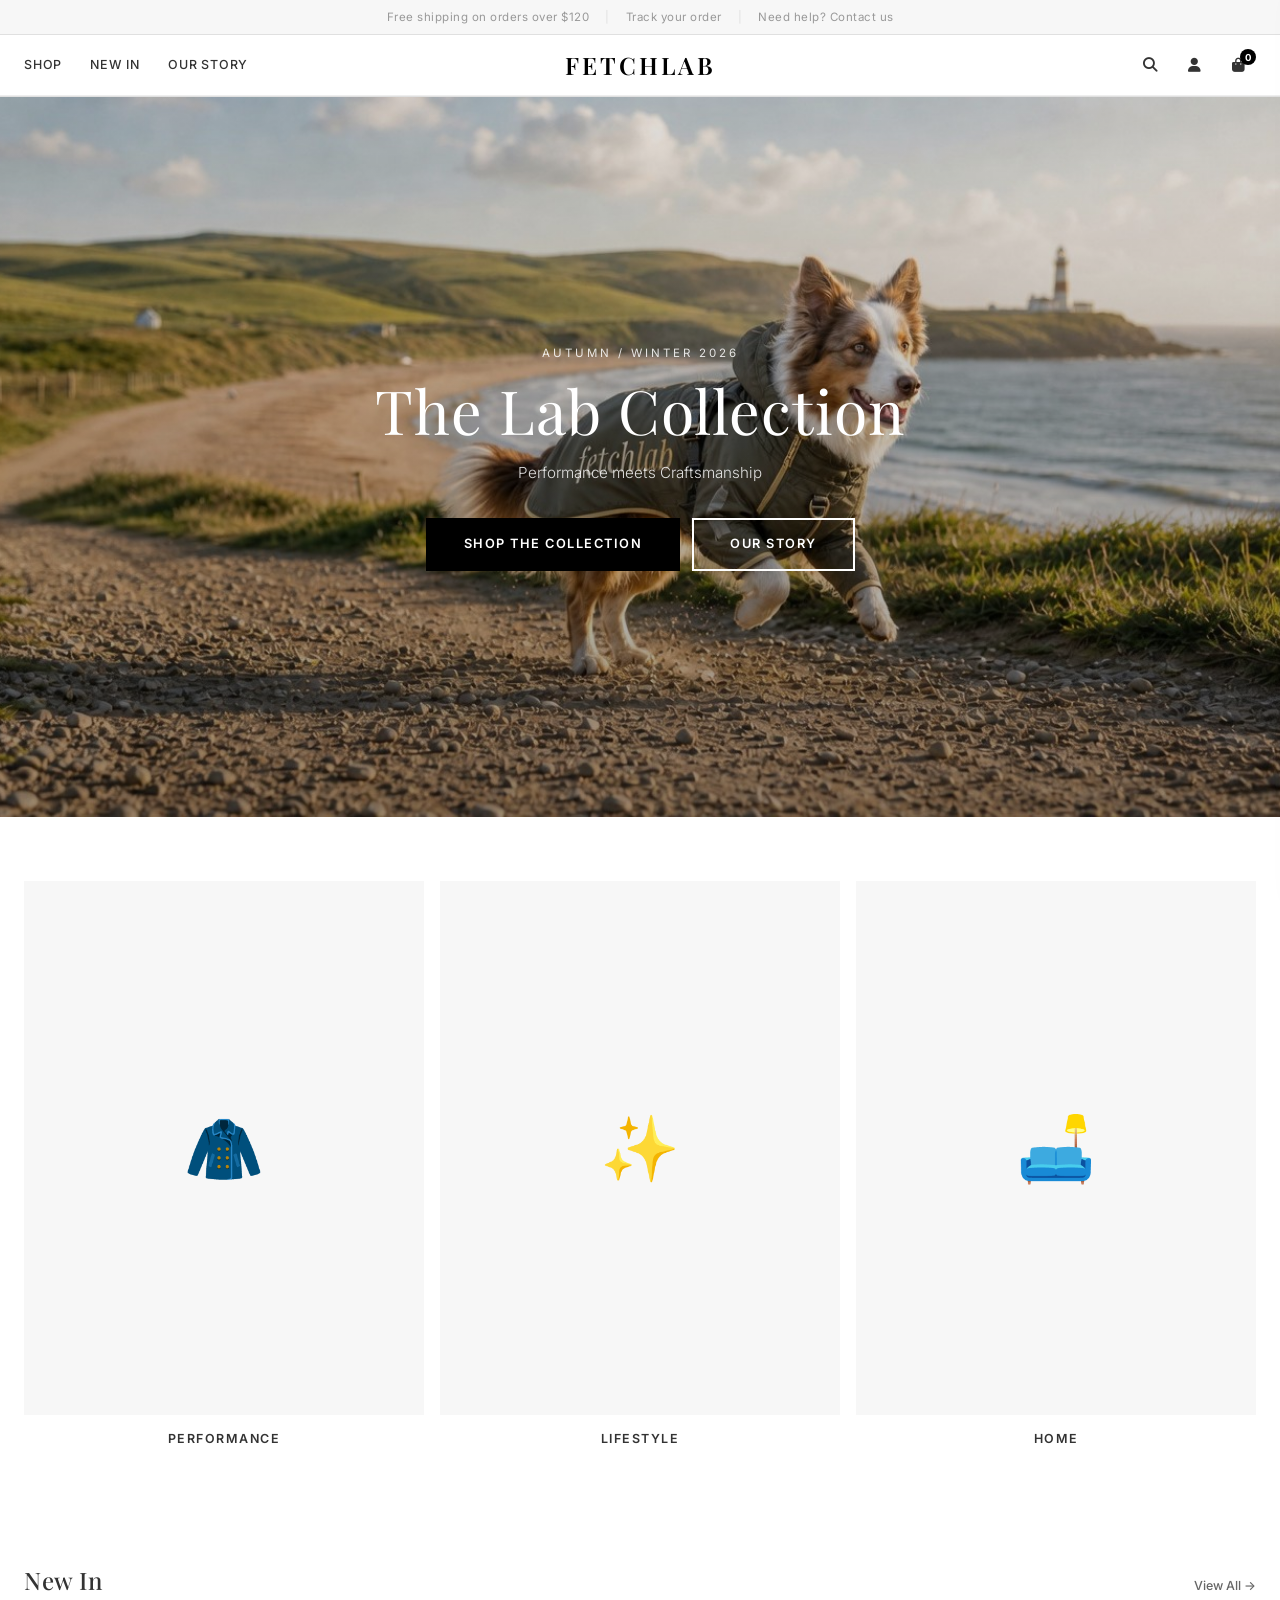
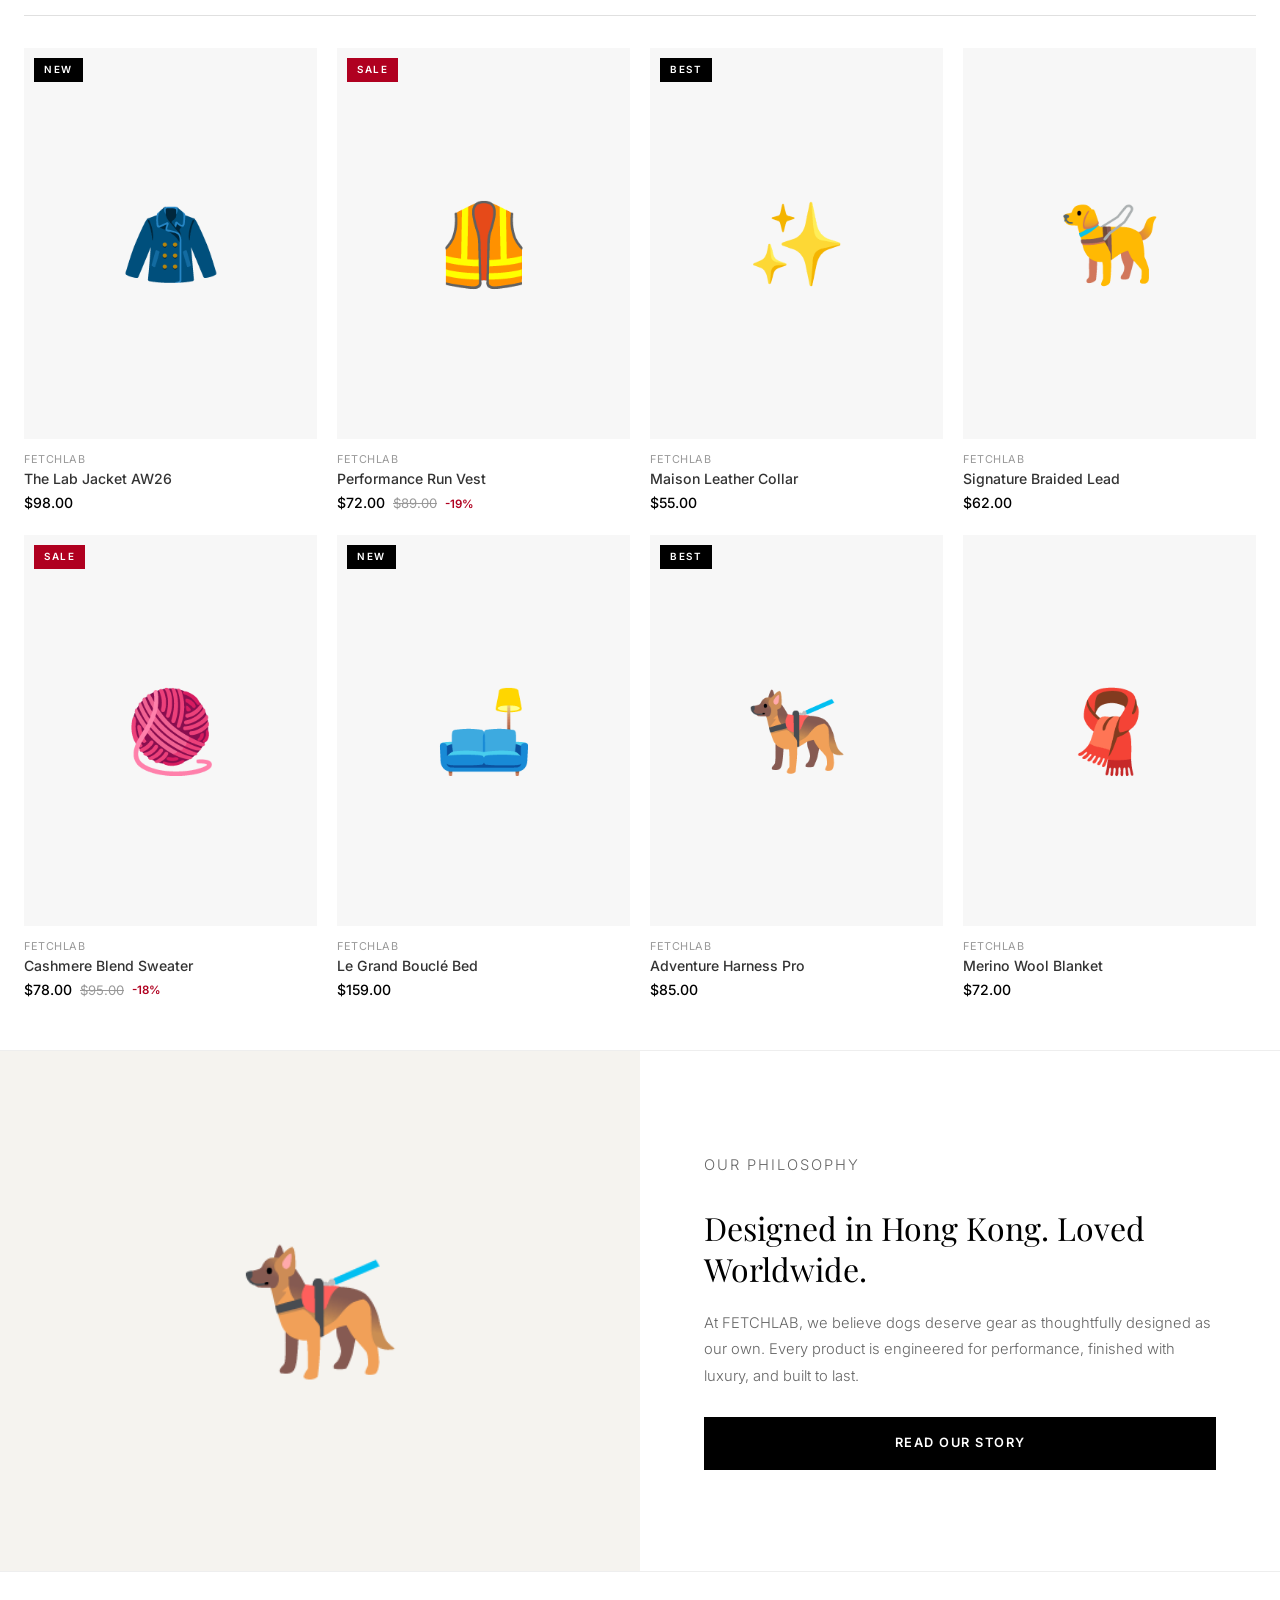
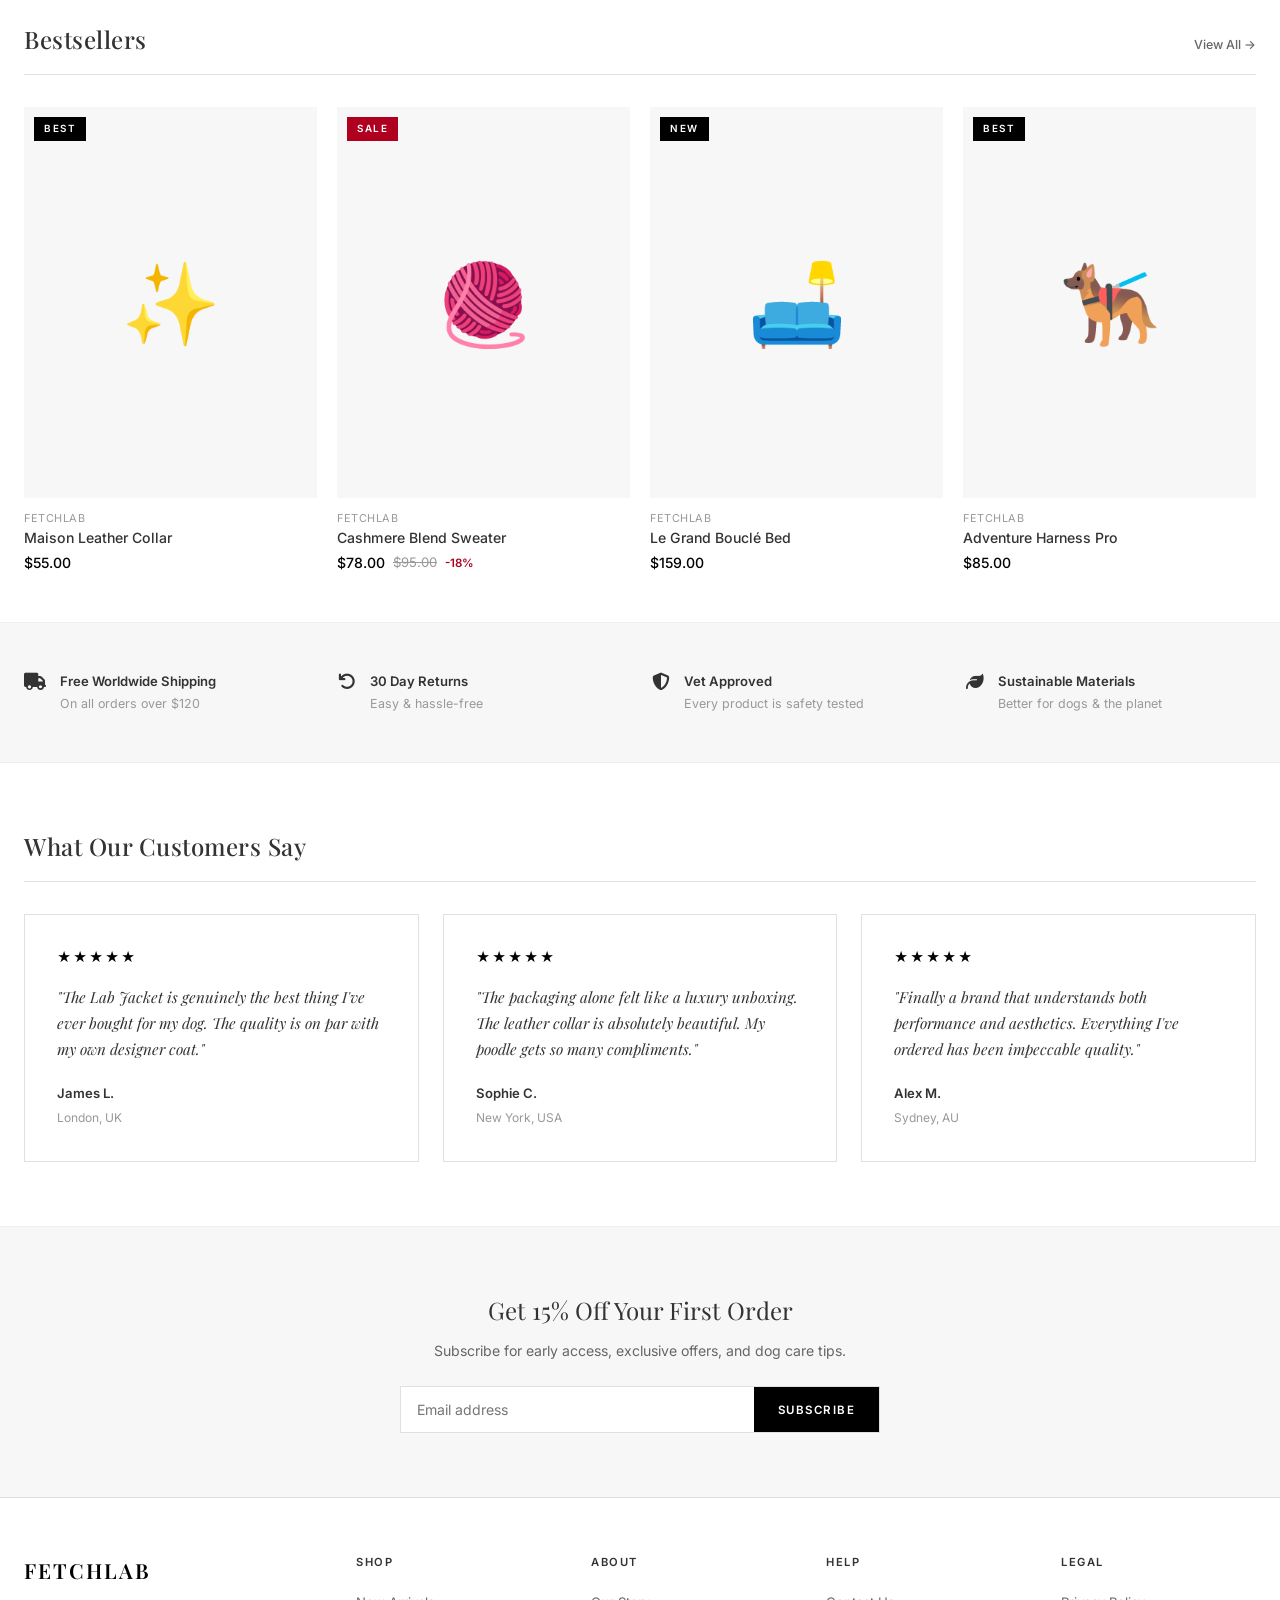
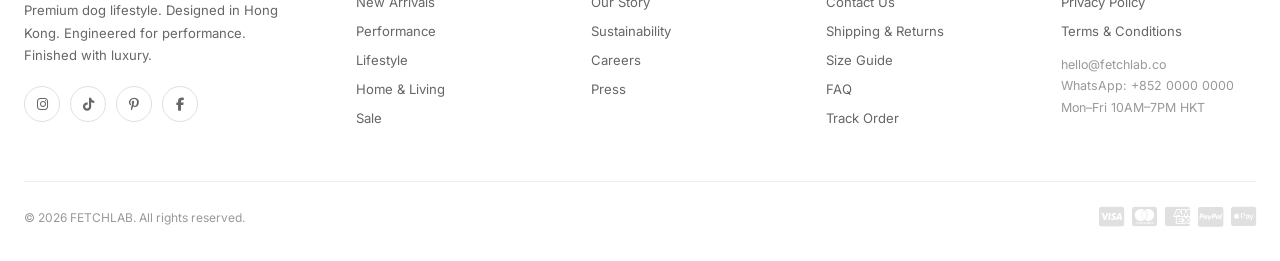
==== commit 817ad79b: "Update index.html" ====
--- a/index.html
+++ b/index.html
@@ -122,7 +122,7 @@
     <div class="hero-content">
         <p class="hero-eyebrow">Autumn / Winter 2026</p>
         <h1 class="hero-title">The Lab Collection</h1>
-        <p class="hero-subtitle">Performance meets craftsmanship — designed in Hong Kong for dogs who demand both.</p>
+        <p class="hero-subtitle">Performance meets Craftsmanship </p>
         <div class="hero-actions">
             <a href="#products" class="btn-main">Shop the Collection</a>
             <a href="pages/about.html" class="btn-outline-w">Our Story</a>
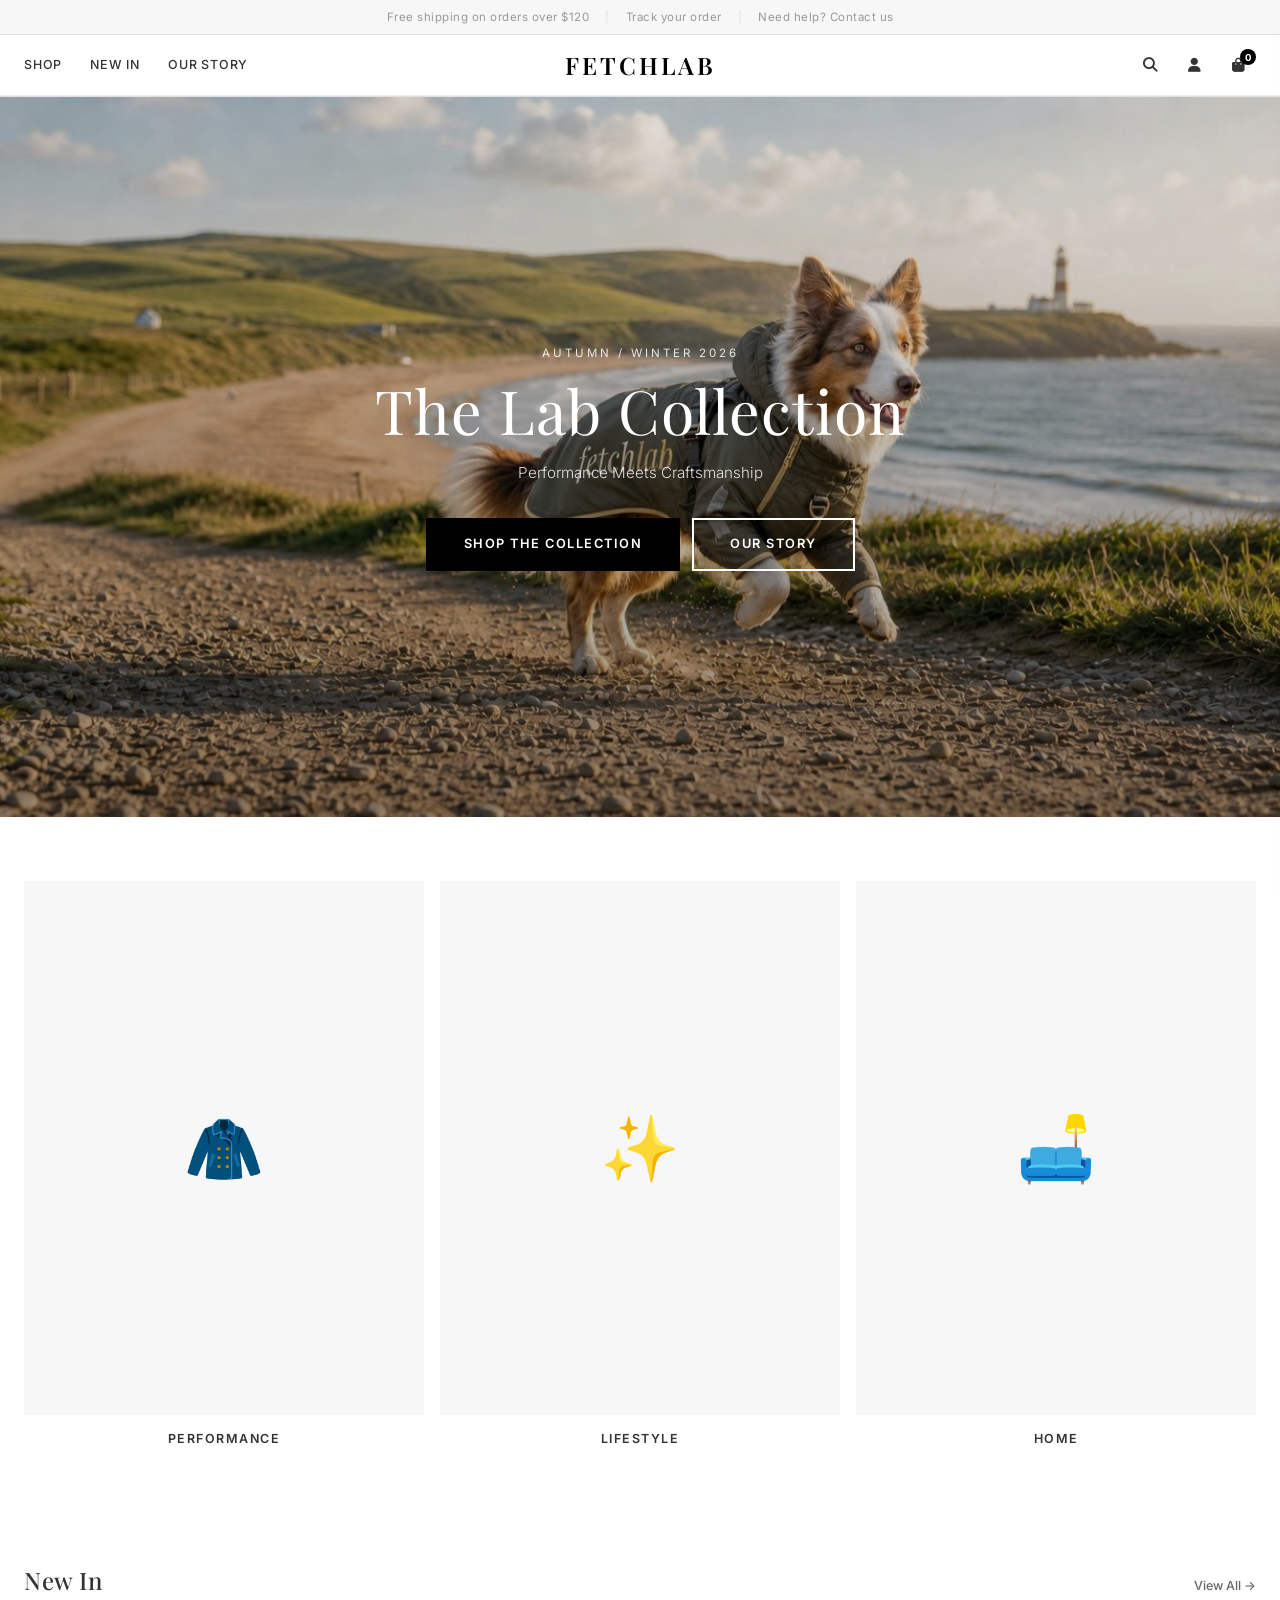
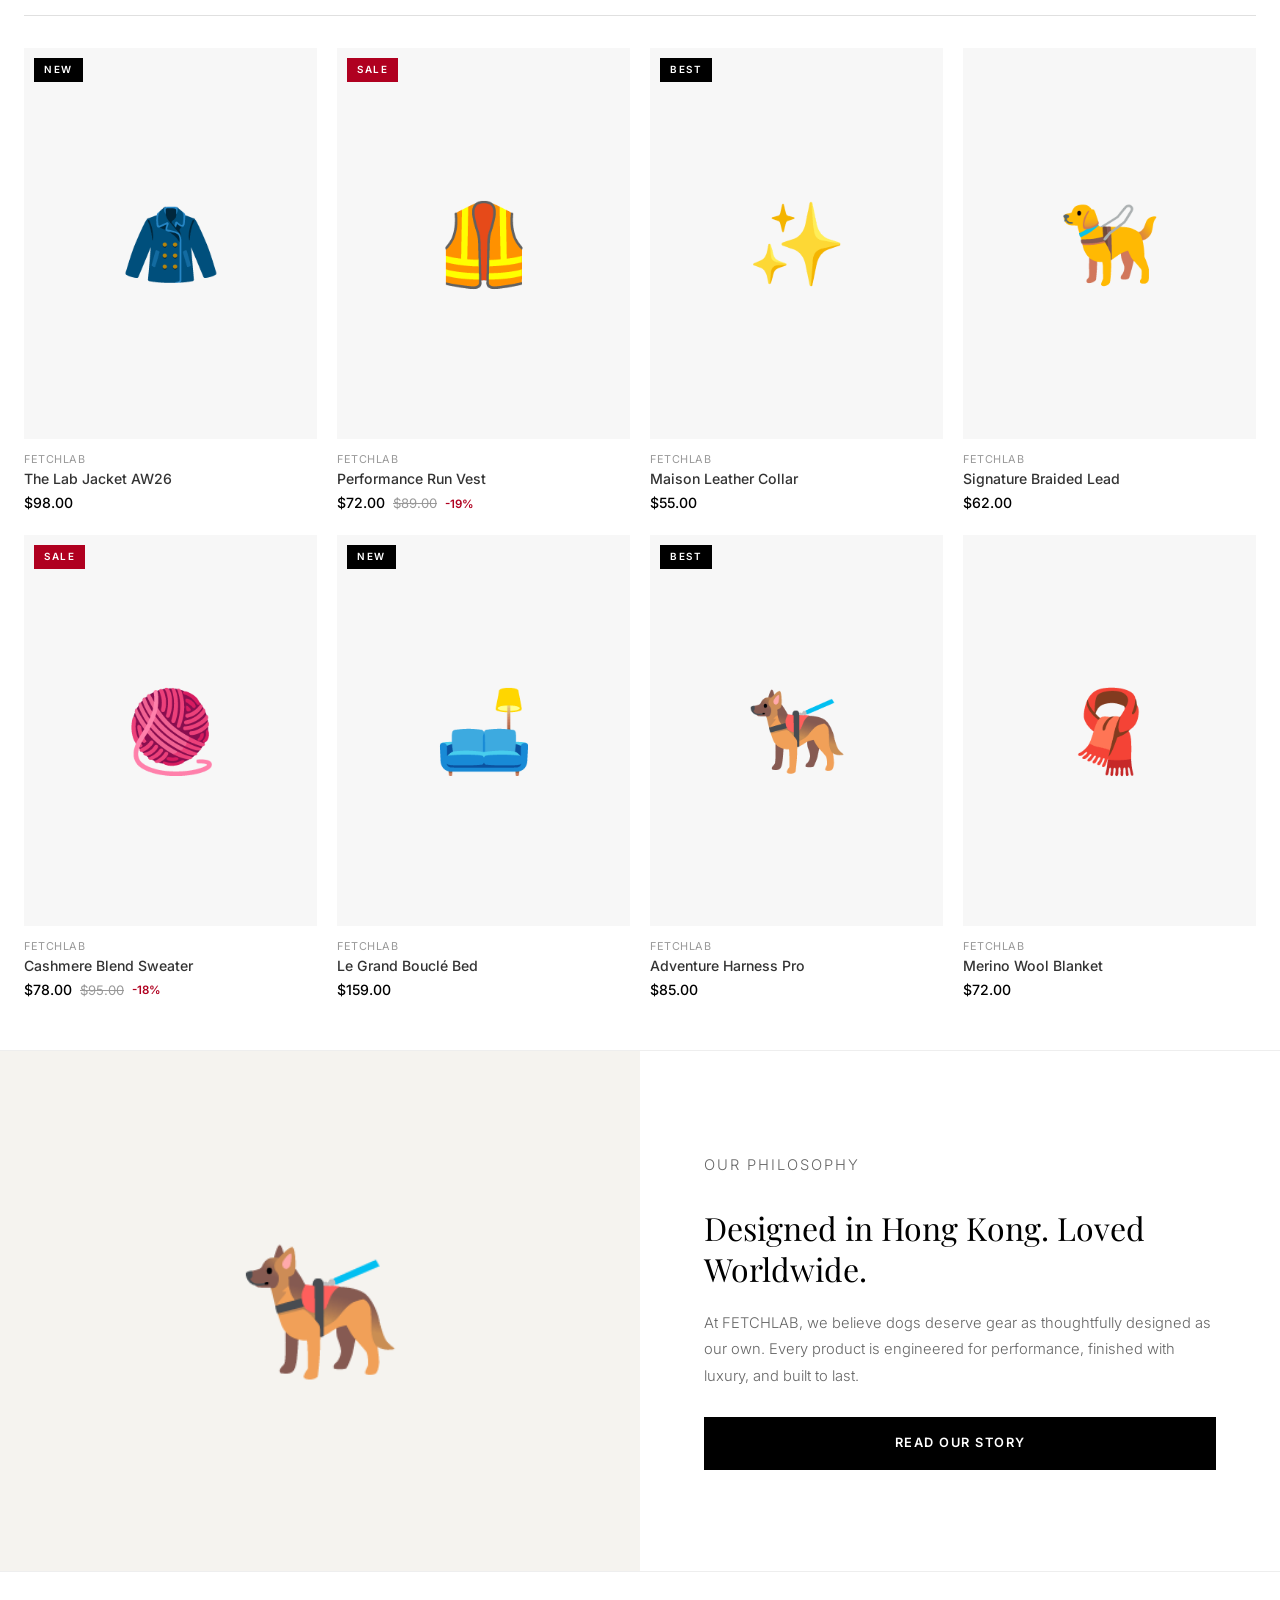
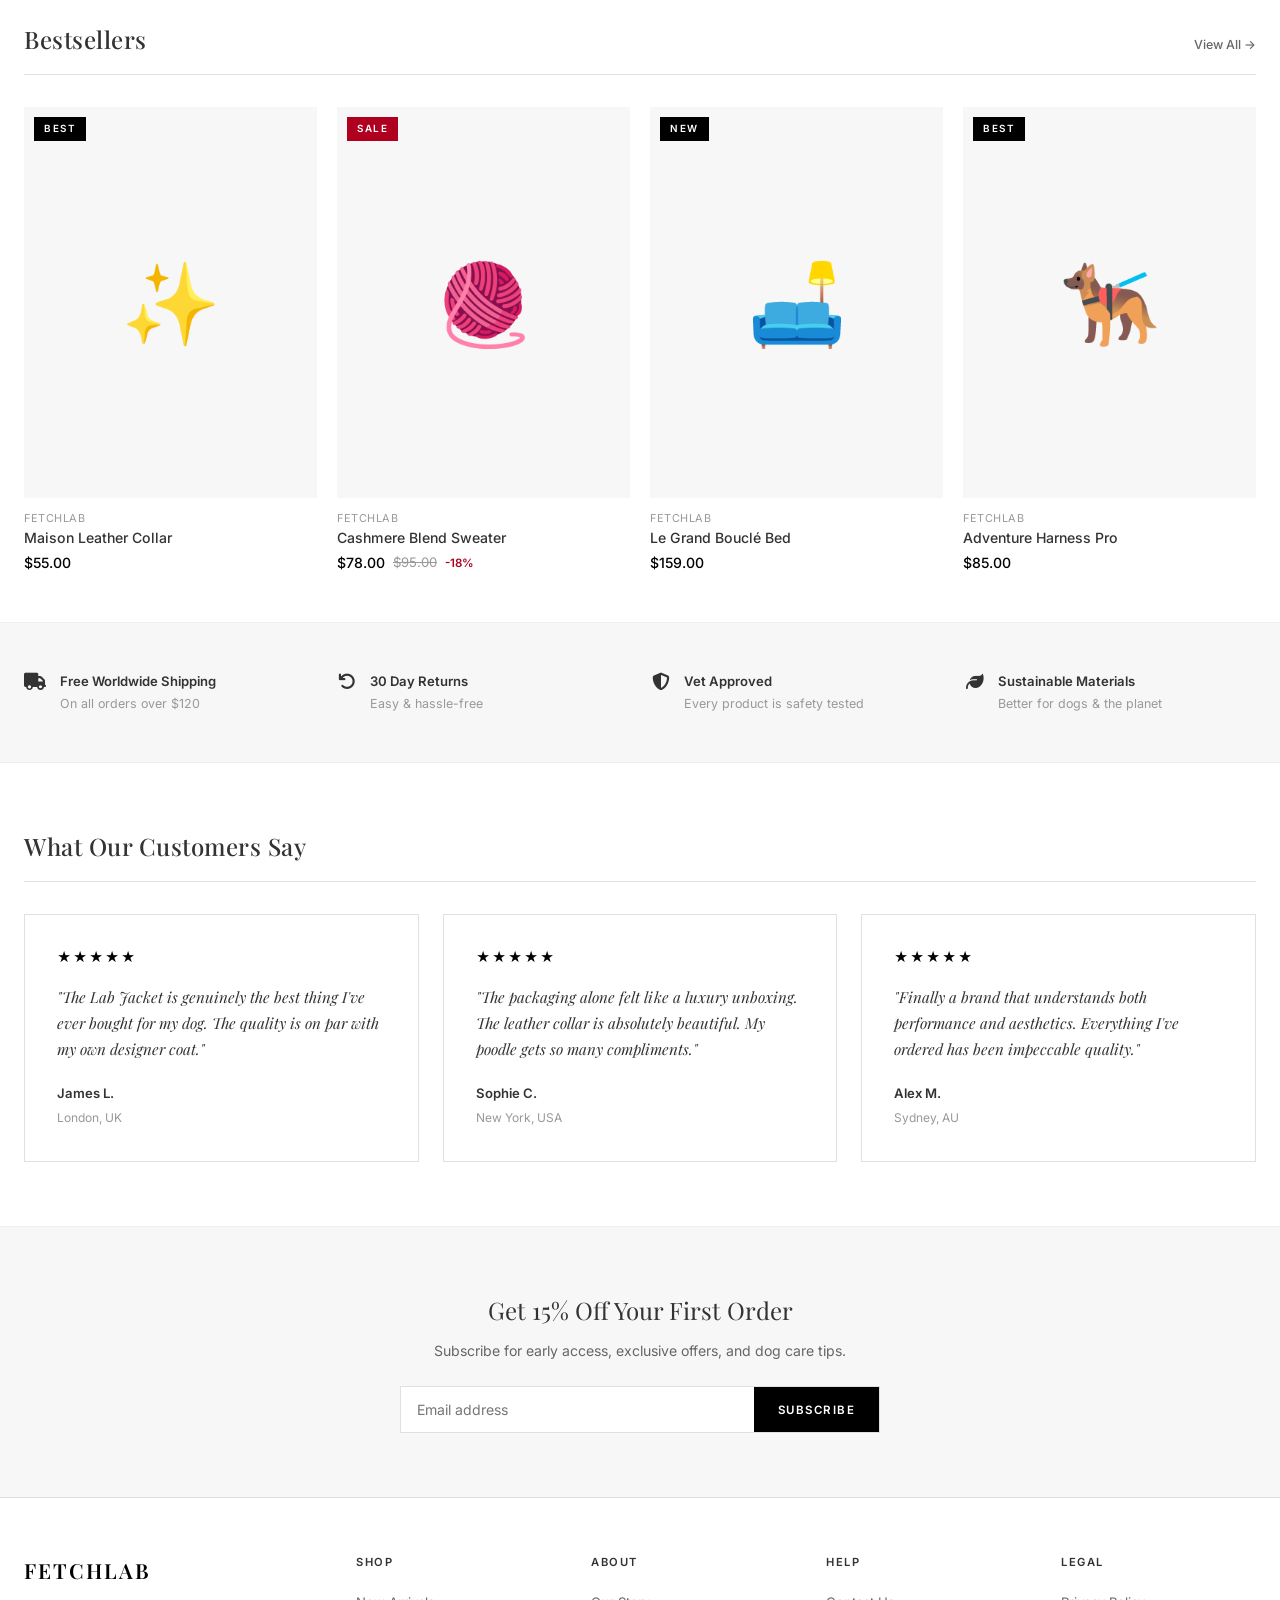
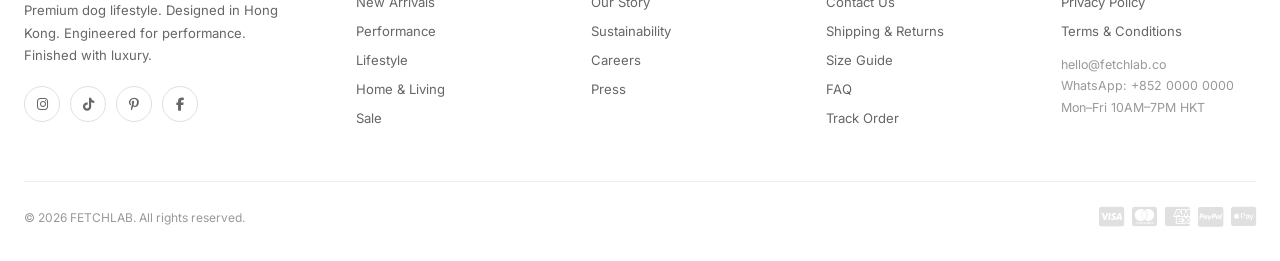
==== commit fe2d7703: "Update index.html" ====
--- a/index.html
+++ b/index.html
@@ -122,7 +122,7 @@
     <div class="hero-content">
         <p class="hero-eyebrow">Autumn / Winter 2026</p>
         <h1 class="hero-title">The Lab Collection</h1>
-        <p class="hero-subtitle">Performance meets Craftsmanship </p>
+        <p class="hero-subtitle">Performance Meets Craftsmanship </p>
         <div class="hero-actions">
             <a href="#products" class="btn-main">Shop the Collection</a>
             <a href="pages/about.html" class="btn-outline-w">Our Story</a>
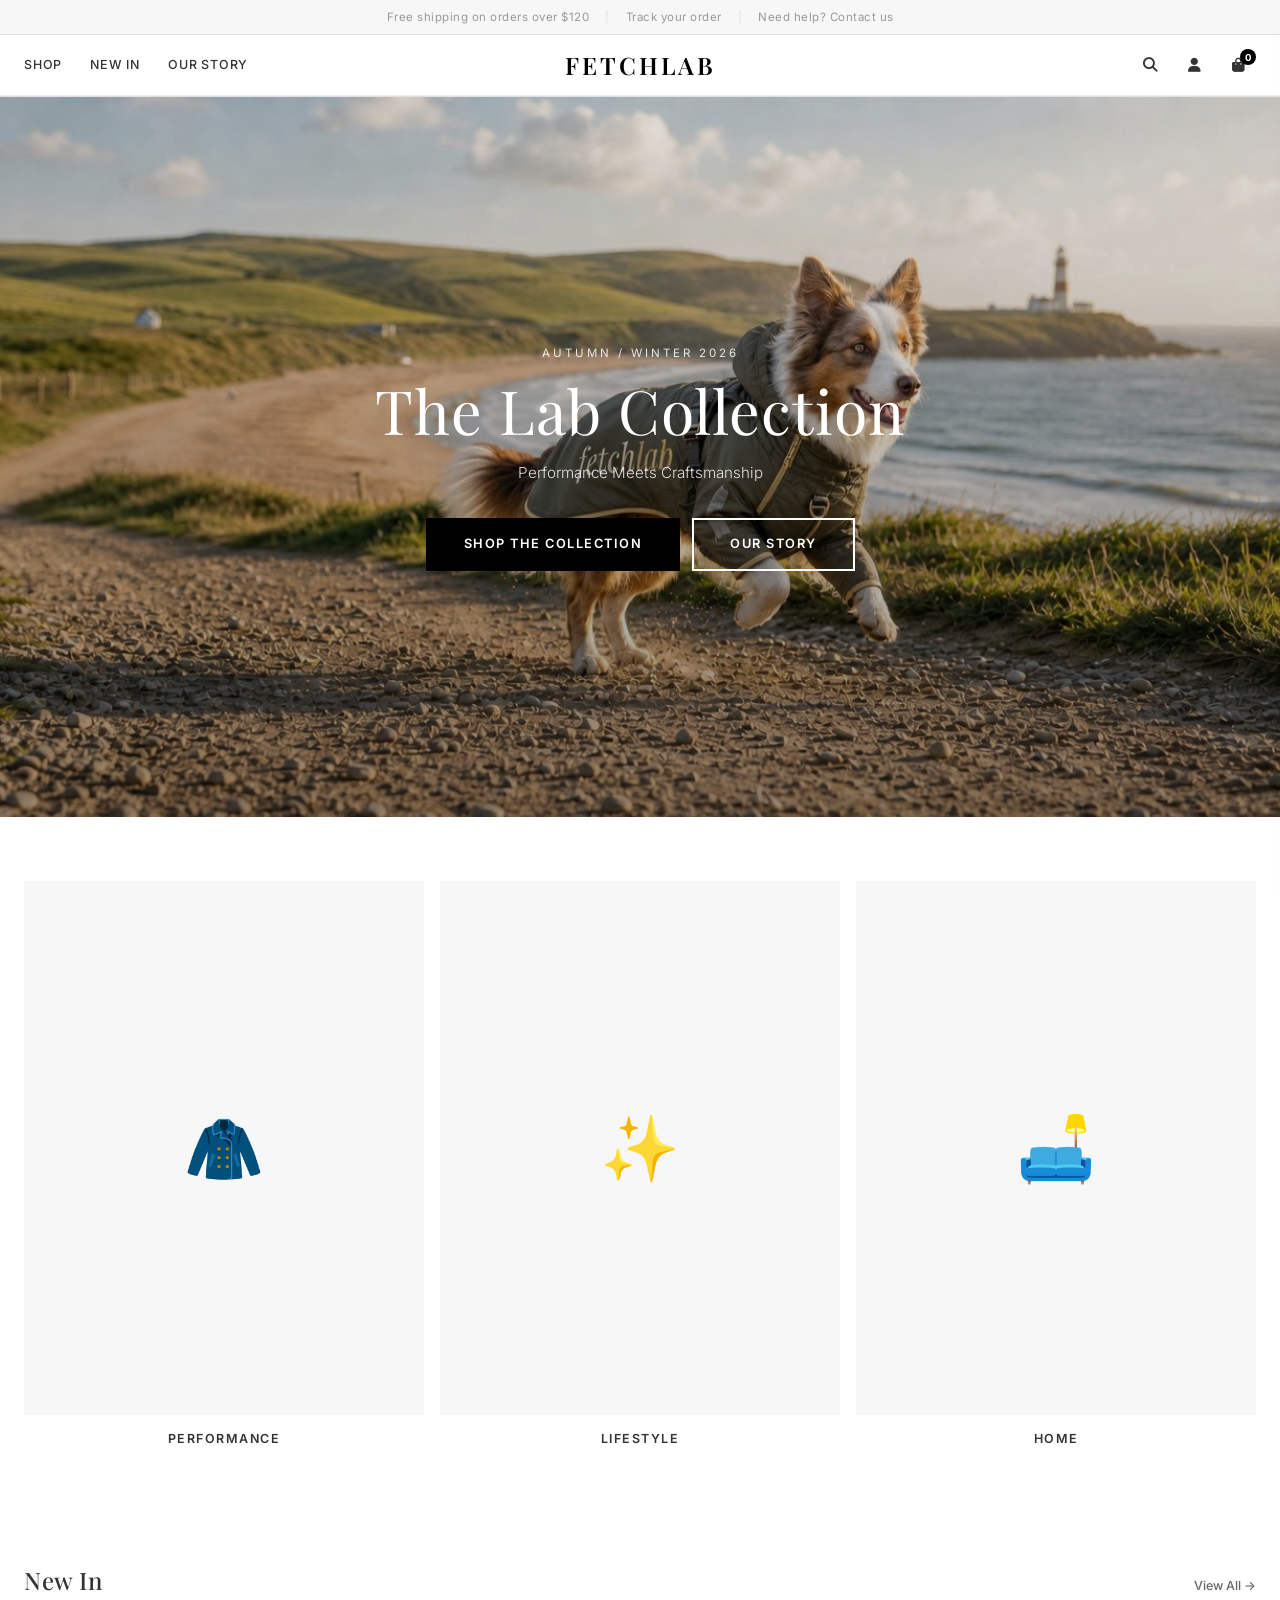
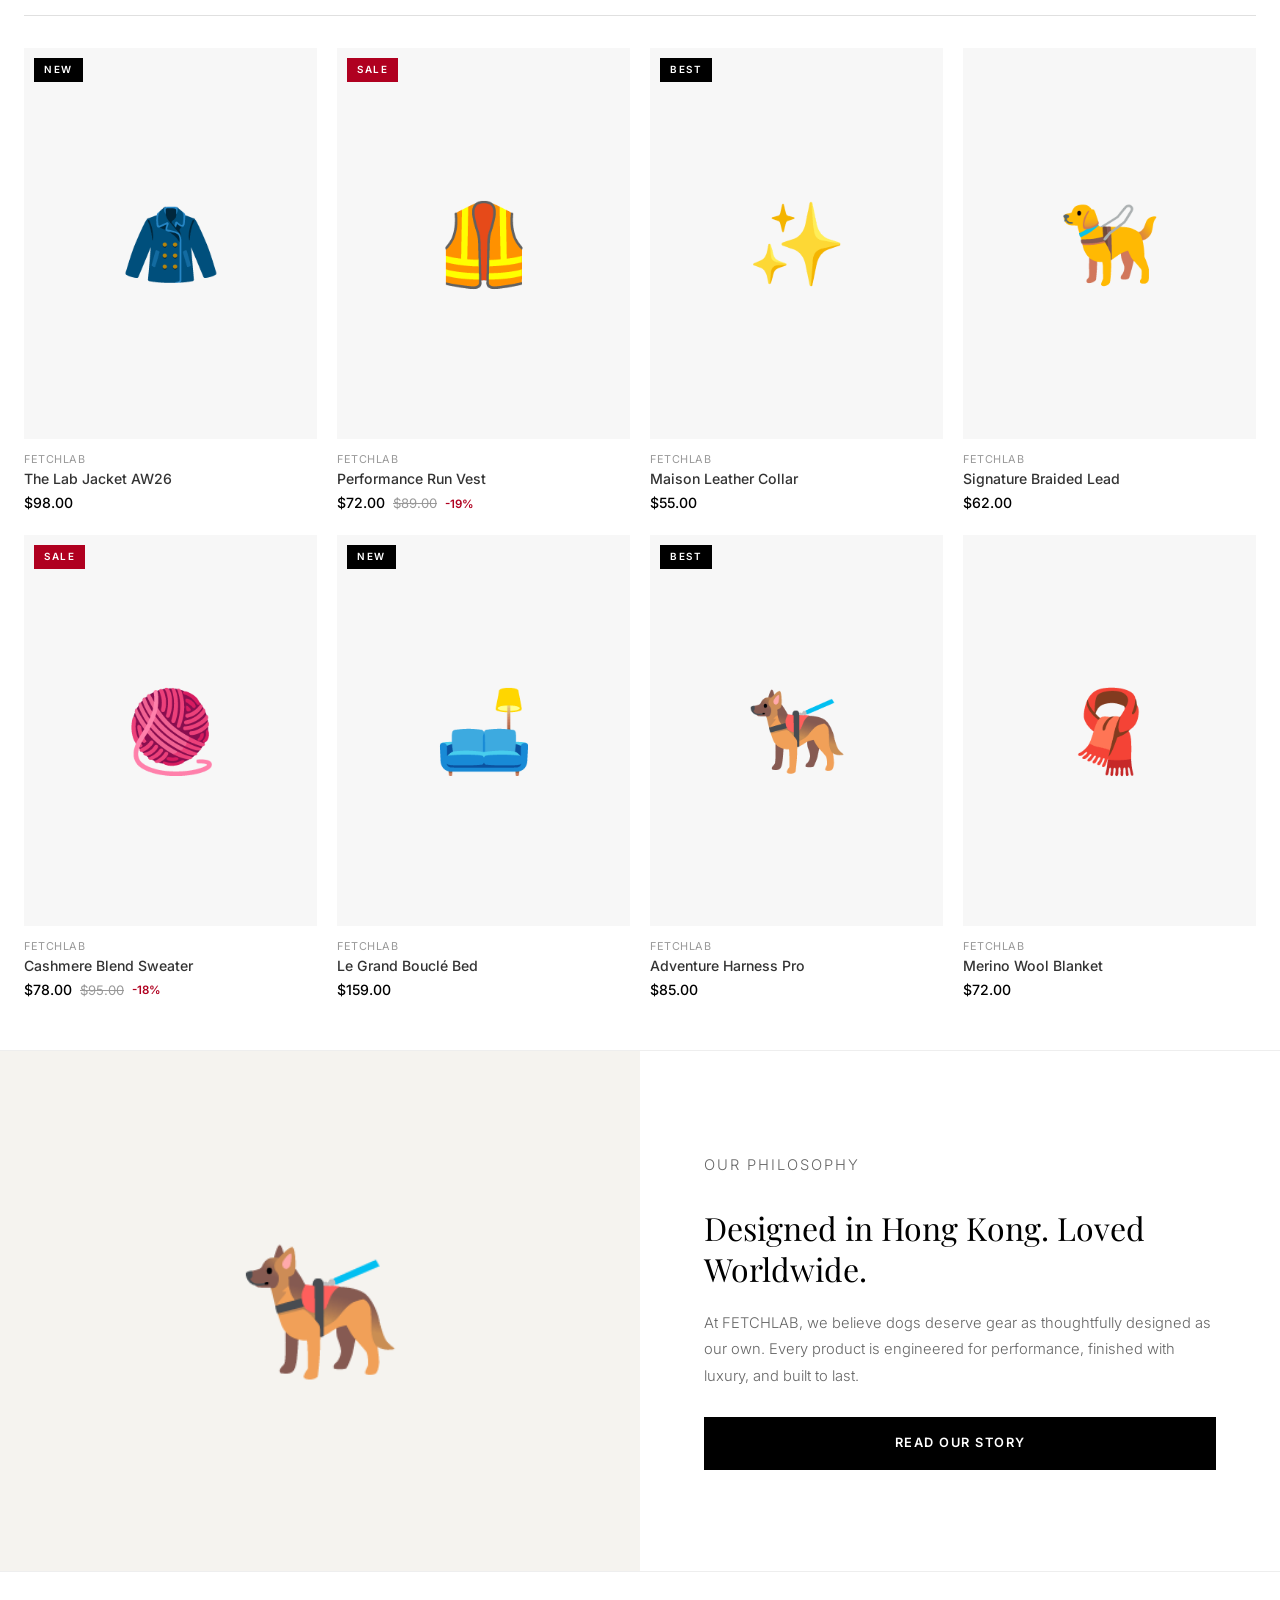
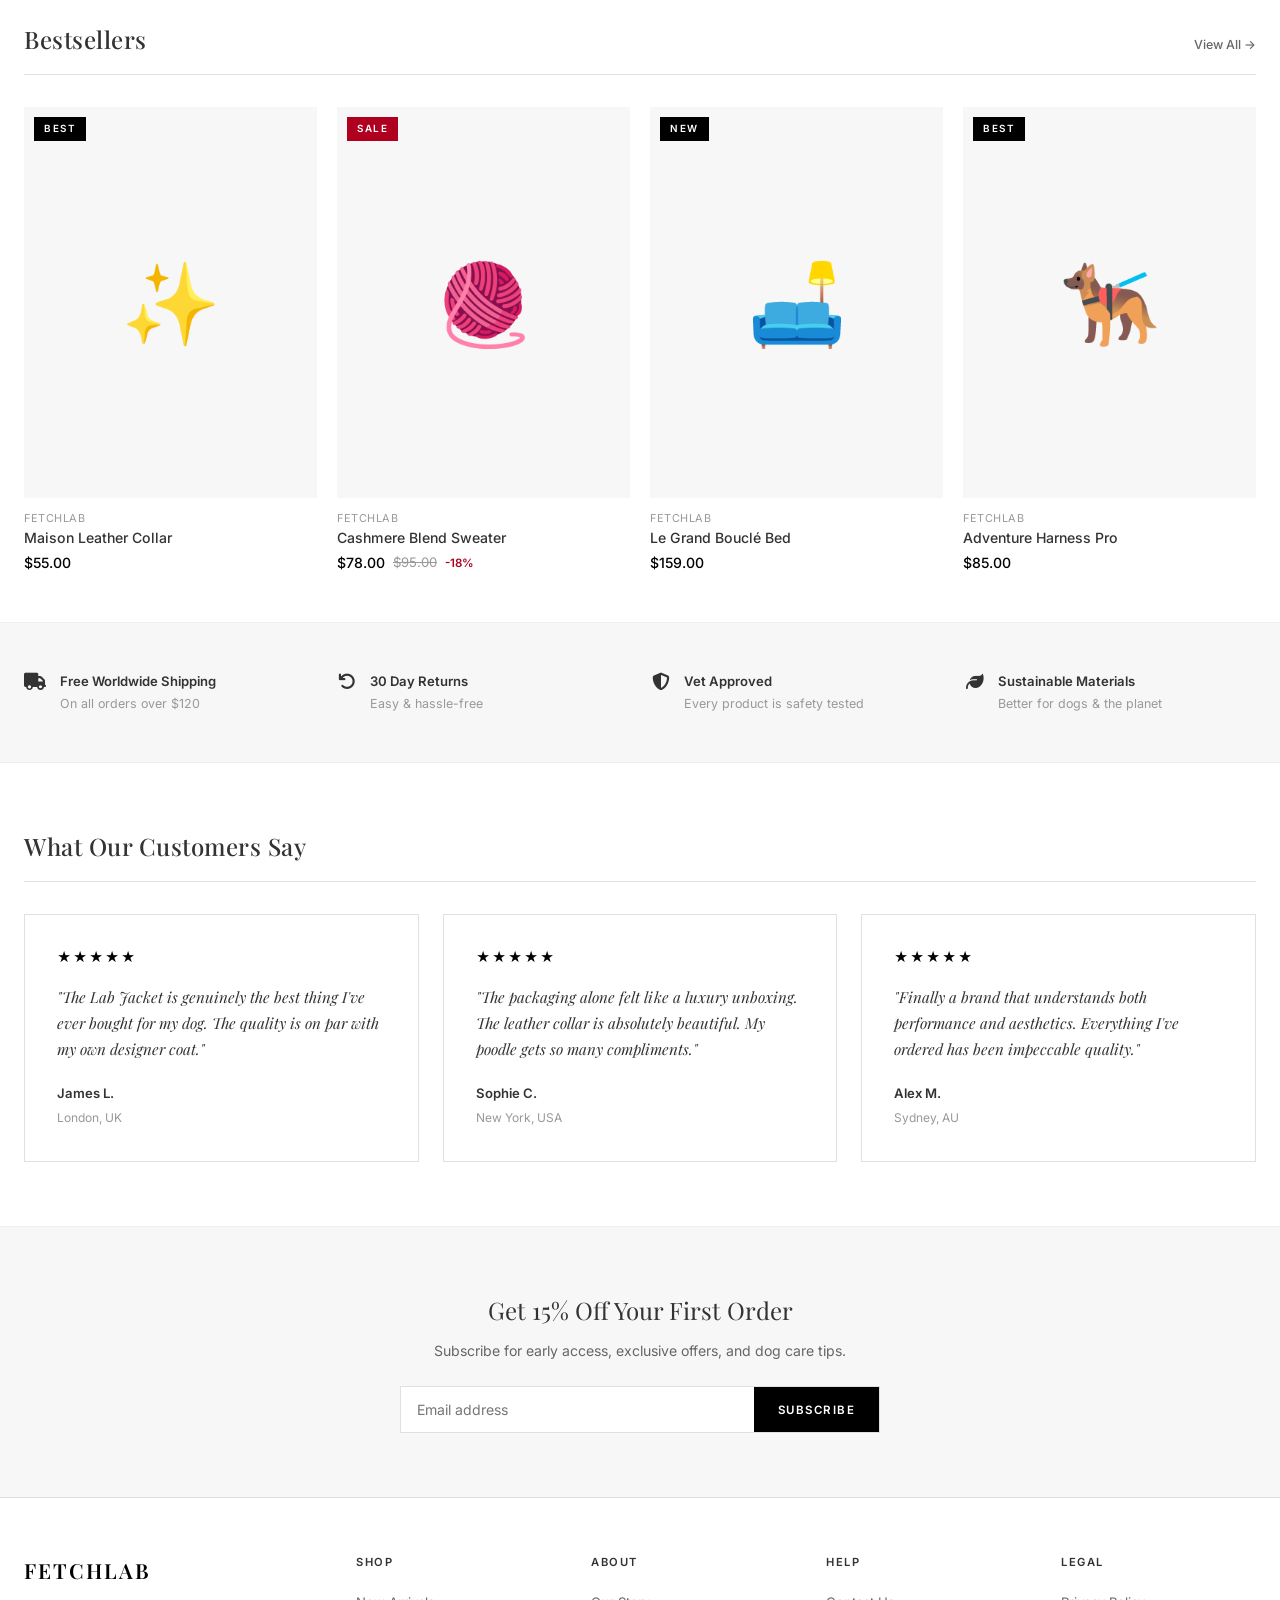
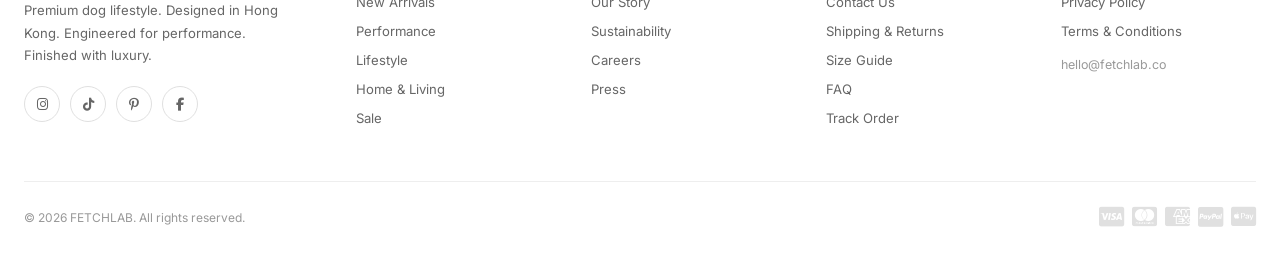
==== commit 048edb60: "Update index.html" ====
--- a/index.html
+++ b/index.html
@@ -368,8 +368,6 @@
                 </a>
                 <p class="footer-contact-info">
                     hello@fetchlab.co<br>
-                    WhatsApp: +852 0000 0000<br>
-                    Mon–Fri 10AM–7PM HKT
                 </p>
             </div>
 
